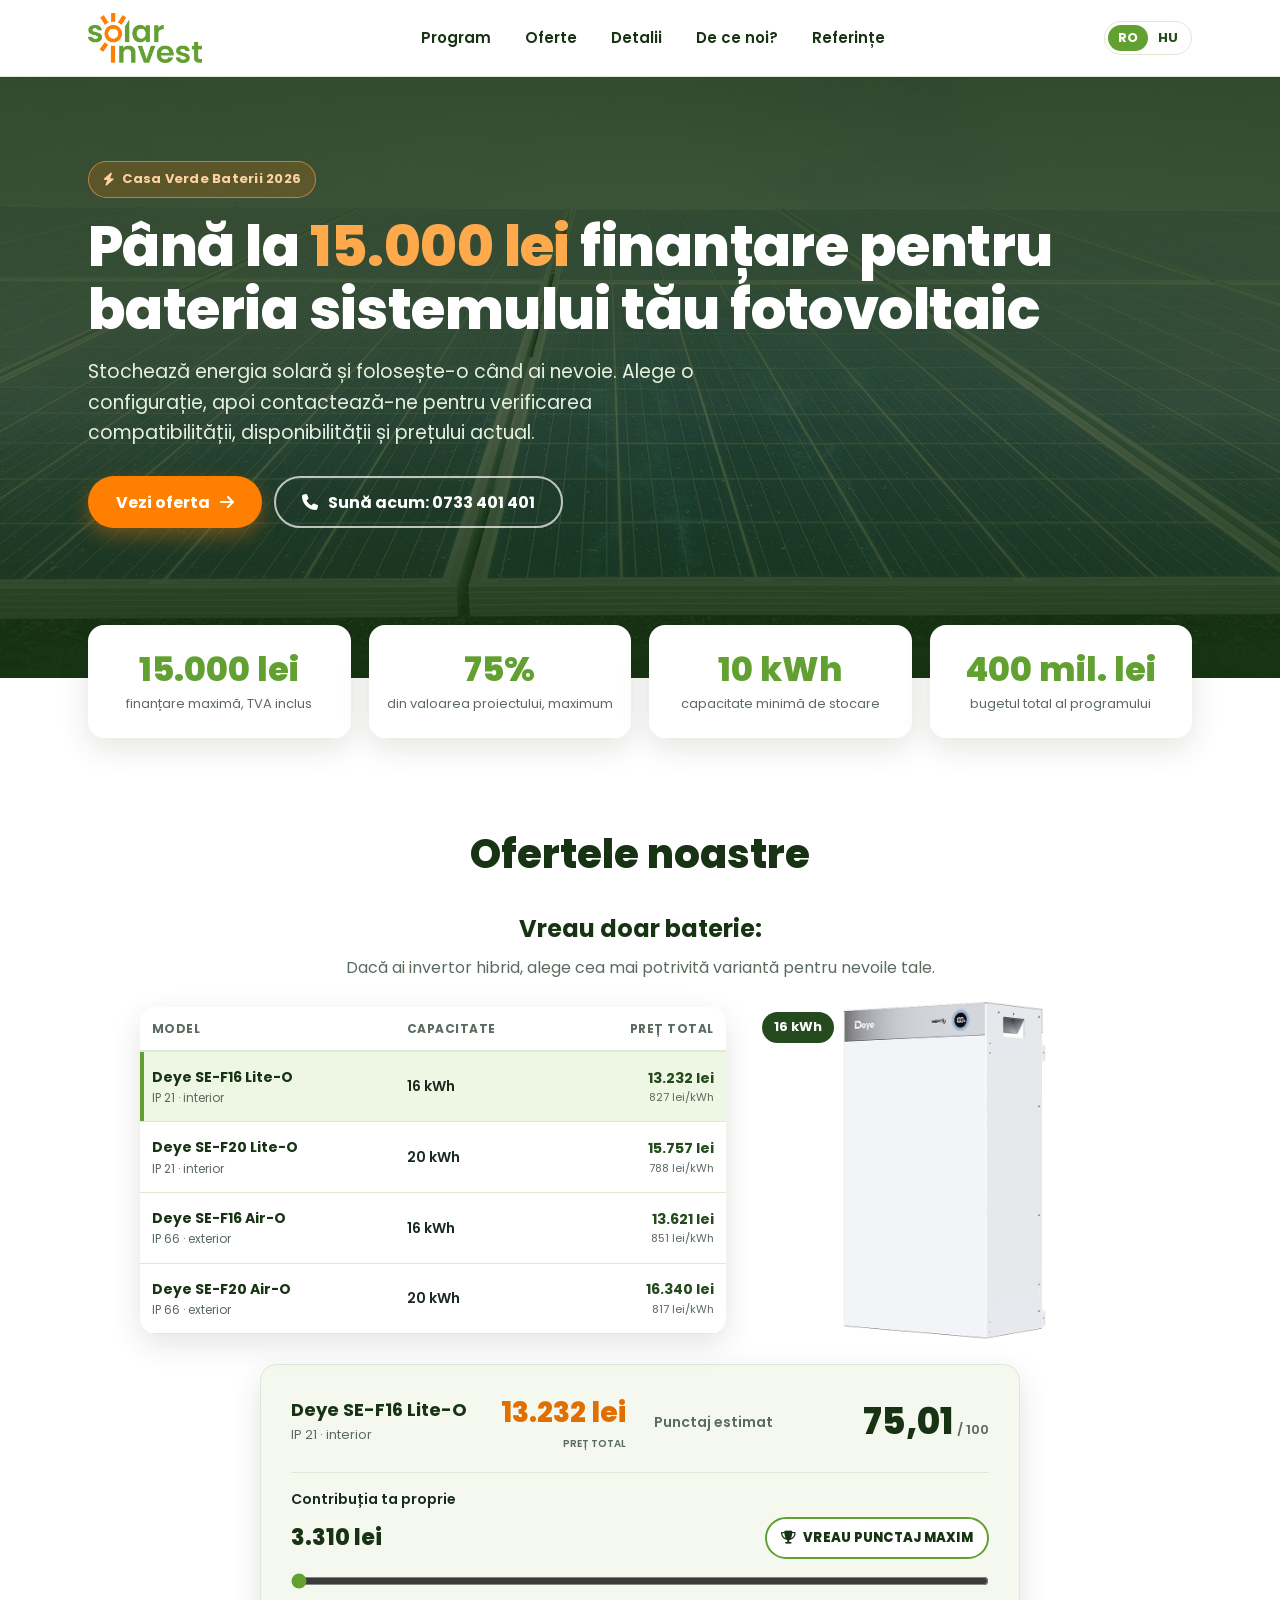
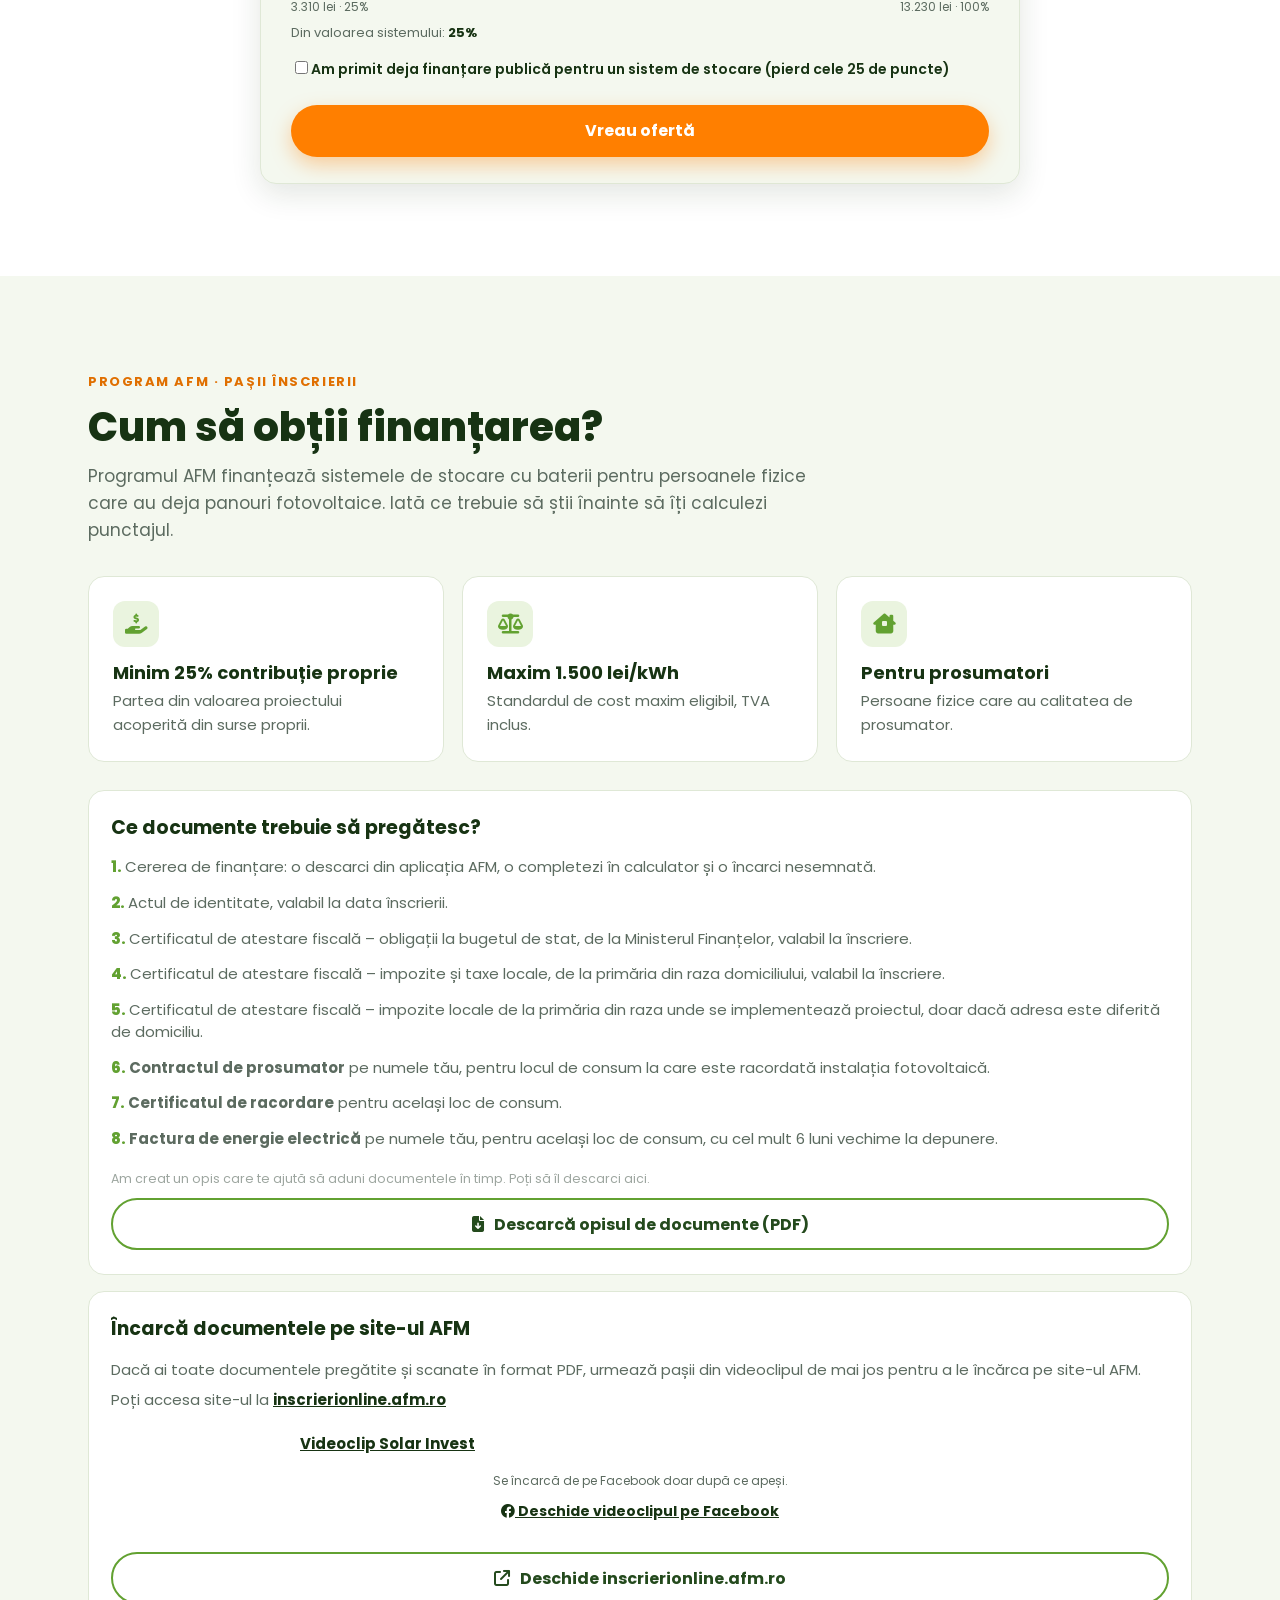
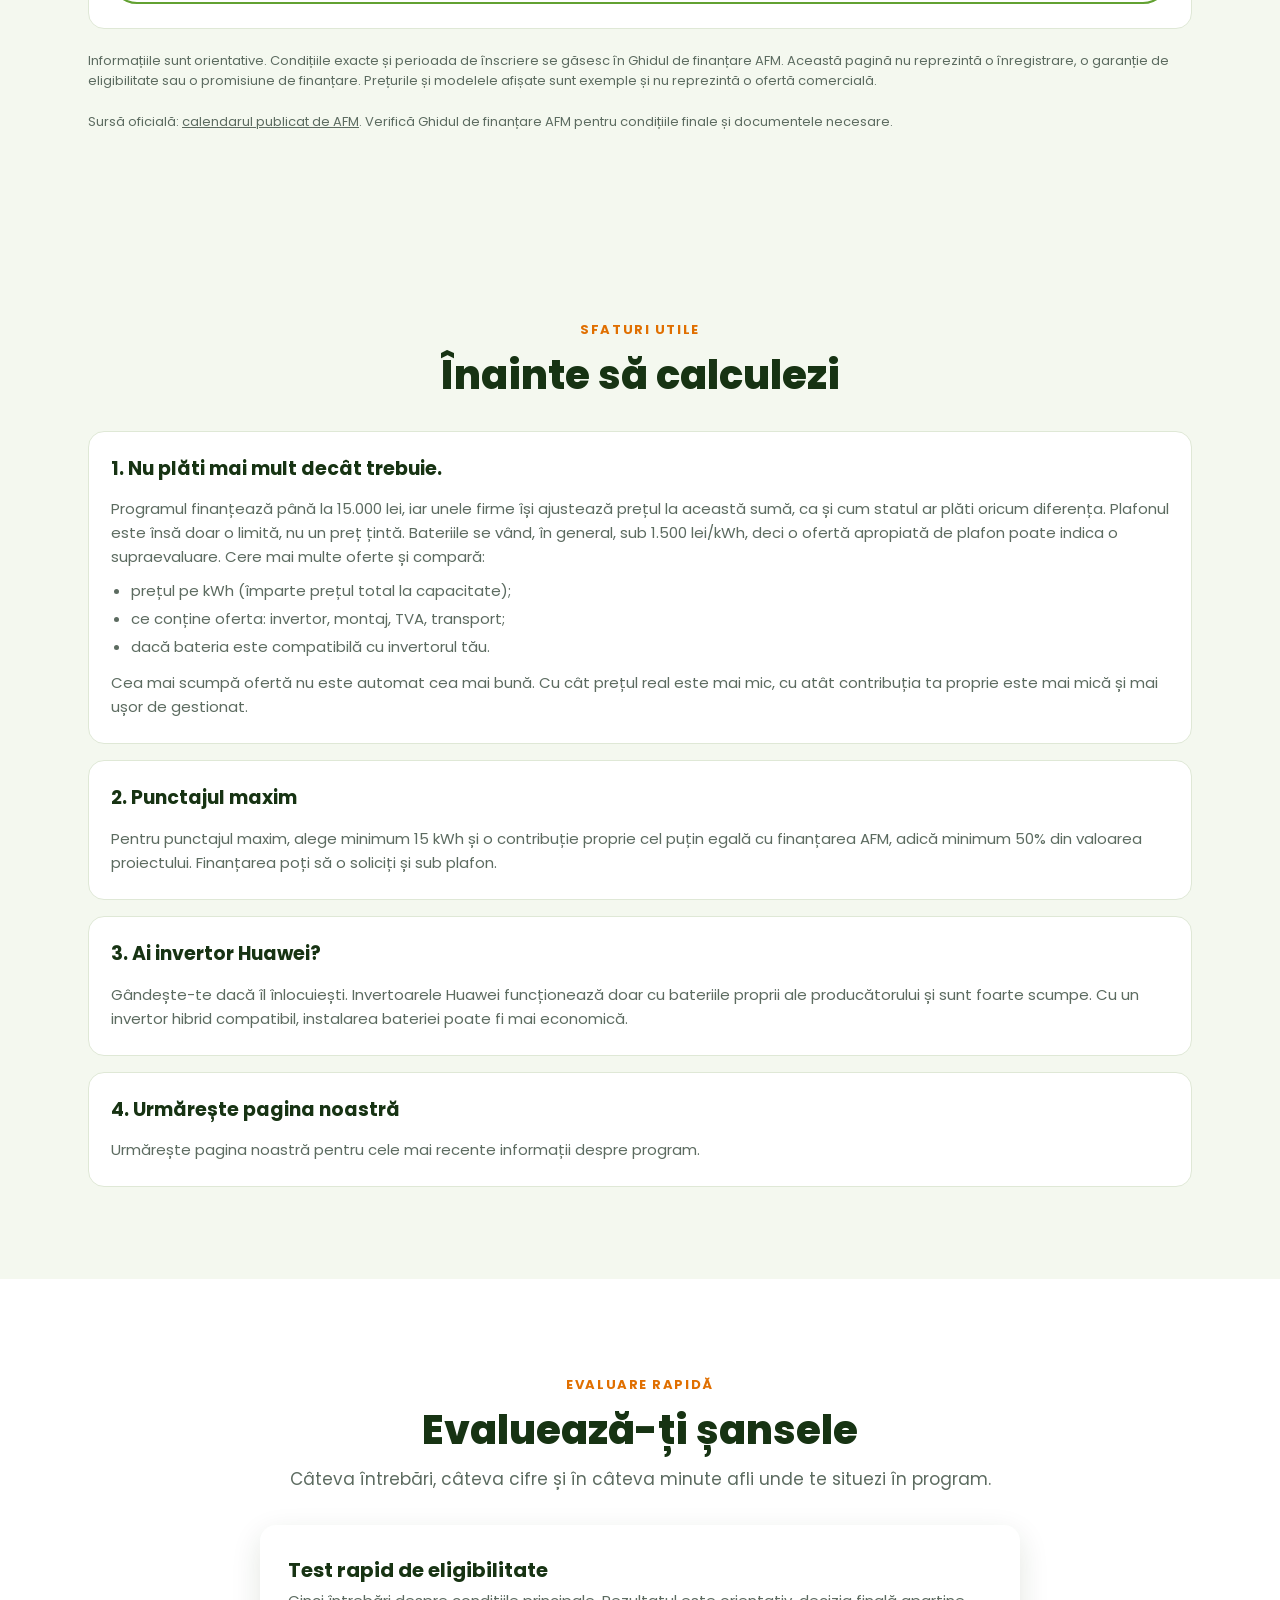
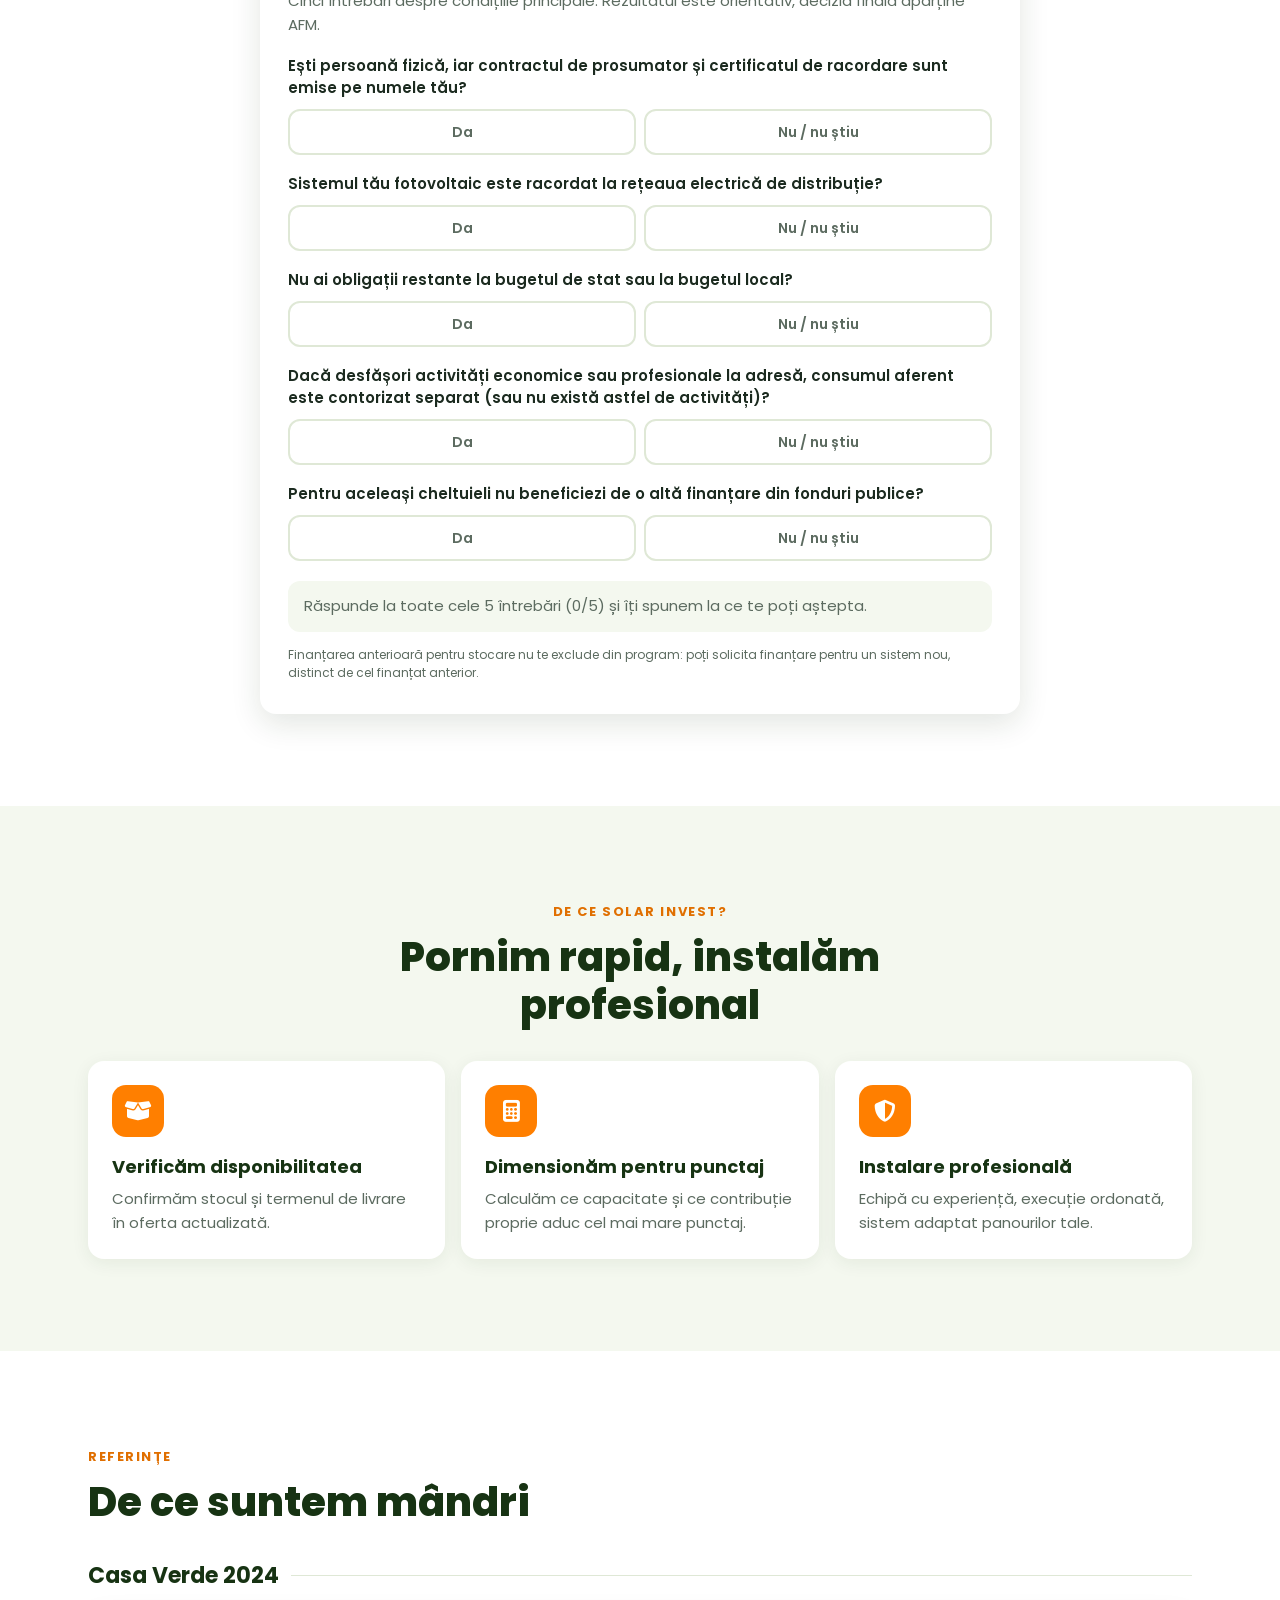
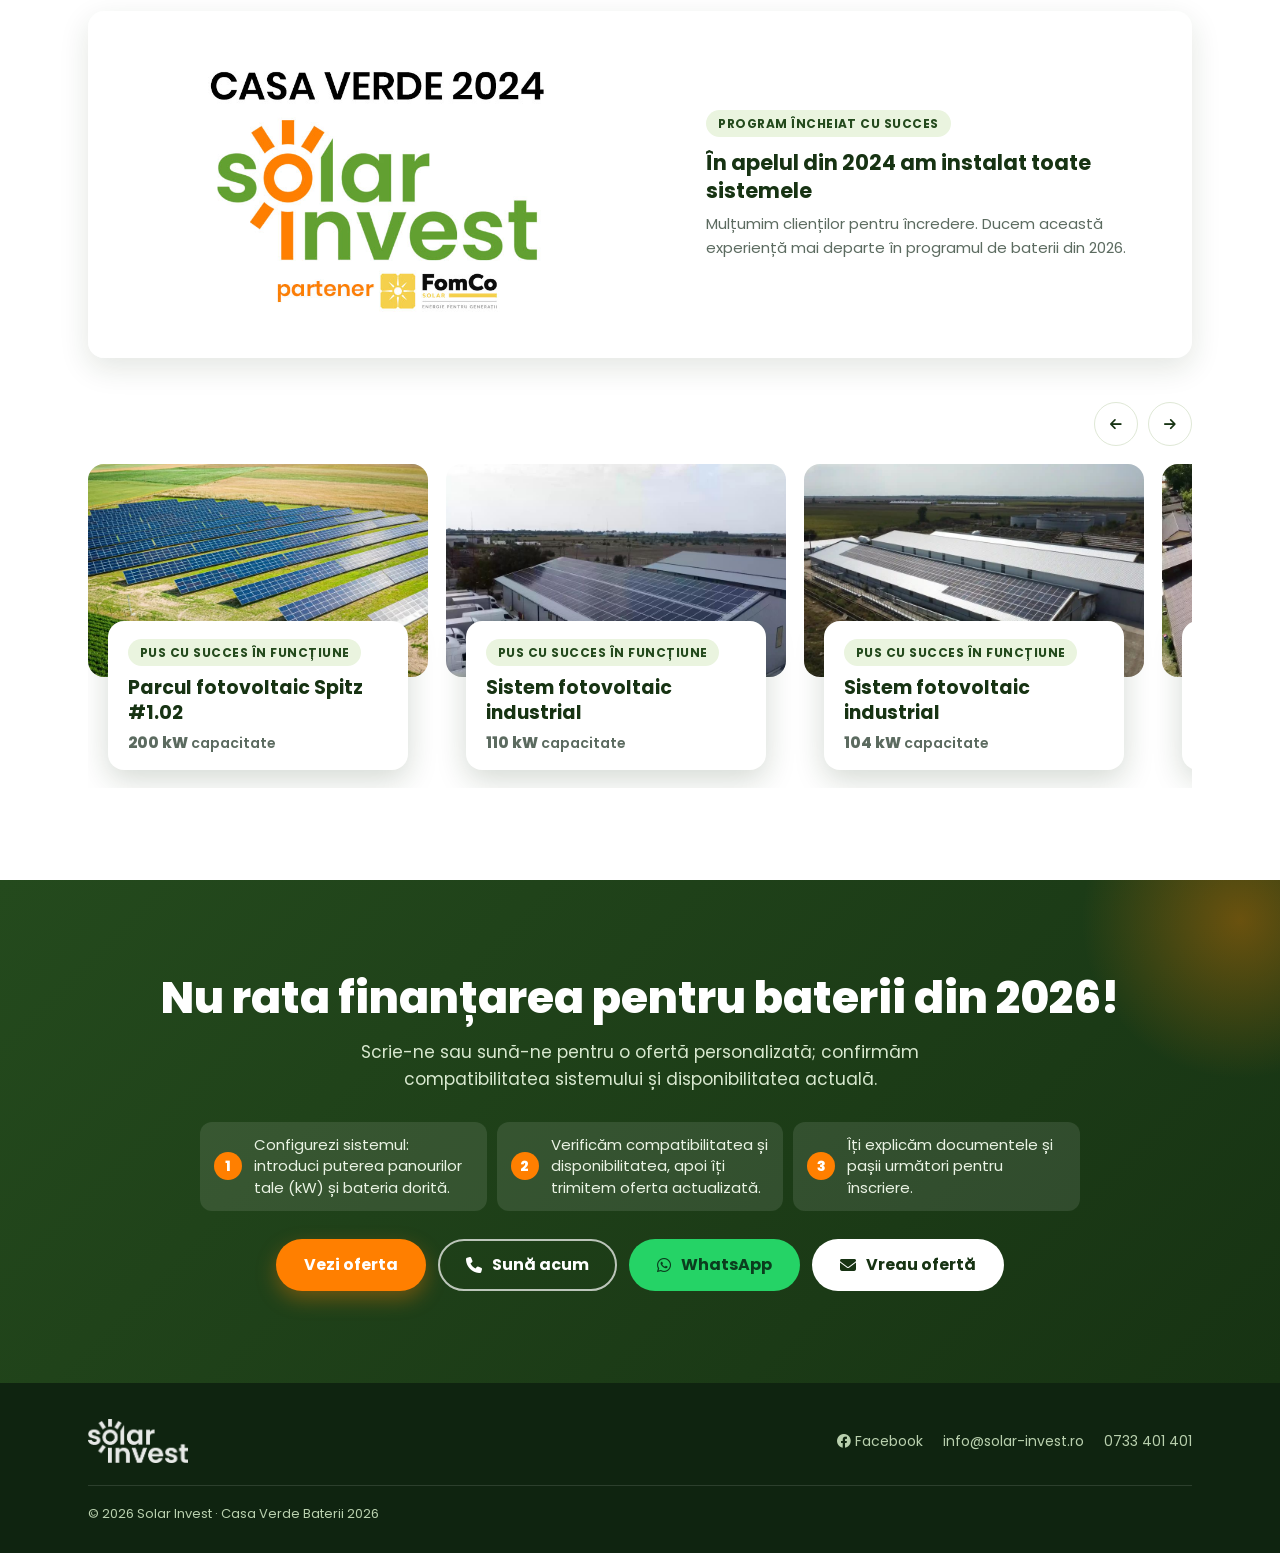
==== ro/index.html @ c075a21e "Revert "Casa Verde: state that battery prices include VAT and installation (#11)" This reverts commi" ====
<!DOCTYPE html>
<html lang="ro">
<head>
    <meta charset="utf-8">
    <meta name="viewport" content="width=device-width, initial-scale=1">
    <title>Casa Verde Baterii 2026 – finanțare până la 15.000 lei | Solar Invest</title>
    <meta name="description" content="Casa Verde Baterii 2026: informații despre finanțarea AFM de până la 15.000 lei, condiții și pașii de înscriere. Verifică ghidul oficial și solicită o ofertă actuală de la Solar Invest.">
    <meta property="og:type" content="website">
    <meta property="og:title" content="Casa Verde Baterii 2026 – finanțare până la 15.000 lei">
    <meta property="og:description" content="Află condițiile Casa Verde Baterii 2026 și discută cu Solar Invest despre o configurație compatibilă și disponibilitatea actuală.">
    <meta property="og:image" content="../assets/img/hero.jpg">
    <meta name="theme-color" content="#173313">
    <link rel="icon" href="../assets/img/logo/prlogo.png">
    <link rel="alternate" hreflang="hu" href="../hu/index.html">
    <link rel="stylesheet" href="../assets/css/fontawesome.min.css">
    <link rel="stylesheet" href="../assets/css/casa-verde-2026.css?v=20261119s">
    <script src="../assets/js/casa-verde-2026.js?v=20261117e" defer></script>
</head>
<!--
    FUNKCIÓK BE- ÉS KIKAPCSOLÁSA (mindkét nyelvi fájlban ugyanígy állítsd: hu/index.html és ro/index.html)

    A <body> data-features attribútuma a bekapcsolt funkciók szóközzel elválasztott listája.
    Kikapcsolás: töröld a funkció nevét a listából. Bekapcsolás: írd be a nevét.

      countdown    jelentkezési visszaszámláló a hero-ban (dátumok: .countdown data-start / data-end)
      eligibility  jogosultsági gyorsteszt
      calculator   pontszámkalkulátor
      flux         solar-flux konfigurátor gombok és a 3 lépéses leírás

    A solar-flux konfigurátor aktív. A JS az ajánlatkérő linkekhez automatikusan
    hozzáteszi a kiválasztott akkumulátor és a számítás adatait.
    Kikapcsolásához töröld a "flux" szót a data-features listából; ekkor a mobil sávban
    a "Cere o ofertă" gomb jelenik meg helyette.

    Ha az eligibility és a calculator is ki van kapcsolva, a Kalkulátor szekció és a menüpont is eltűnik.
    CSS vagy JS módosítása után növeld a ?v= értéket a fejlécben, hogy a böngésző az újat töltse be.
-->
<body data-features="countdown eligibility calculator flux">
    <a class="skip-link" href="#program">Mergi la conținut</a>

    <header class="site-header">
        <div class="container">
            <div class="header-inner">
                <a class="brand" href="index.html" aria-label="Solar Invest – pagina principală"><img src="../assets/img/logo/prlogo.png" width="92" height="42" alt="Solar Invest"></a>
                <nav class="main-nav" aria-label="Navigare principală">
                    <a href="#program">Program</a>
                    <a href="#oferte">Oferte</a>
                    <a href="#detalii">Detalii</a>
                    <a href="#miert-mi">De ce noi?</a>
                    <a href="#referenciak">Referințe</a>
                </nav>
                <div class="header-actions">
                    <div class="lang-switch" role="group" aria-label="Limbă">
                        <a href="index.html" lang="ro" hreflang="ro" aria-current="page">RO</a>
                        <a href="../hu/index.html" lang="hu" hreflang="hu">HU</a>
                    </div>
                </div>
            </div>
        </div>
    </header>

    <main>
        <section class="hero" id="program">
            <div class="container hero-inner">
                <span class="badge"><i class="fa-solid fa-bolt"></i> Casa Verde Baterii 2026</span>
                <h1>Până la <em>15.000 lei</em> finanțare pentru bateria sistemului tău fotovoltaic</h1>
                <p class="hero-lead">Stochează energia solară și folosește-o când ai nevoie. Alege o configurație, apoi contactează-ne pentru verificarea compatibilității, disponibilității și prețului actual.</p>
                <div class="countdown" data-feature="countdown" hidden data-start="2026-11-20T10:00:00+02:00" data-end="2026-11-25T23:59:00+02:00" data-t-before="Până la deschiderea înscrierilor" data-t-during="Până la închiderea înscrierilor">
                    <p class="countdown-title">Până la deschiderea înscrierilor</p>
                    <div class="countdown-grid">
                        <div><b data-cd="d">0</b><span>zile</span></div>
                        <div><b data-cd="h">00</b><span>ore</span></div>
                        <div><b data-cd="m">00</b><span>min</span></div>
                        <div><b data-cd="s">00</b><span>sec</span></div>
                    </div>
                    <p class="countdown-range">Înscrierea persoanelor fizice: 20 nov., 10:00 – 25 nov., 23:59</p>
                </div>
                <div class="hero-actions">
                    <a class="btn btn-primary" data-feature="flux" href="#oferte">Vezi oferta <i class="fa-solid fa-arrow-right"></i></a>
                    <a class="btn btn-ghost" href="tel:+40733401401"><i class="fa-solid fa-phone"></i> Sună acum: 0733 401 401</a>
                </div>
            </div>
            <section class="stats" aria-label="Programul în cifre">
                <div class="container">
                    <div class="stats-grid">
                        <div class="stat"><strong>15.000 lei</strong><span>finanțare maximă, TVA inclus</span></div>
                        <div class="stat"><strong>75%</strong><span>din valoarea proiectului, maximum</span></div>
                        <div class="stat"><strong>10 kWh</strong><span>capacitate minimă de stocare</span></div>
                        <div class="stat"><strong>400 mil. lei</strong><span>bugetul total al programului</span></div>
                    </div>
                </div>
            </section>
        </section>

        <section class="battery-showcase section section-alt" id="oferte">
            <div class="container">
                <div class="section-head center">
                    <h2>Ofertele noastre</h2>
                </div>
                <div class="battery-pick">
                    <div class="battery-pick-intro">
                        <h3>Vreau doar baterie:</h3>
                        <p>Dacă ai invertor hibrid, alege cea mai potrivită variantă pentru nevoile tale.</p>
                    </div>
                    <div class="battery-pick-grid">
                        <div class="battery-pick-table-wrap">
                            <table class="battery-pick-table" aria-label="Alege bateria">
                                <thead><tr><th>Model</th><th>Capacitate</th><th class="r">Preț total</th></tr></thead>
                                <tbody>
                                <tr class="battery-pick-row is-active" data-battery-option data-model="Deye SE-F16 Lite-O" data-type="IP 21 · interior" data-kwh="16" data-price="13232" aria-pressed="true" tabindex="0">
                                    <td><span class="battery-pick-name">Deye SE-F16 Lite-O</span><span class="battery-pick-type">IP 21 · interior</span></td>
                                    <td class="battery-pick-kwh">16 kWh</td>
                                    <td class="r"><strong>13.232 lei</strong><small>827 lei/kWh</small></td>
                                </tr>
                                <tr class="battery-pick-row" data-battery-option data-model="Deye SE-F20 Lite-O" data-type="IP 21 · interior" data-kwh="20" data-price="15757" aria-pressed="false" tabindex="0">
                                    <td><span class="battery-pick-name">Deye SE-F20 Lite-O</span><span class="battery-pick-type">IP 21 · interior</span></td>
                                    <td class="battery-pick-kwh">20 kWh</td>
                                    <td class="r"><strong>15.757 lei</strong><small>788 lei/kWh</small></td>
                                </tr>
                                <tr class="battery-pick-row" data-battery-option data-model="Deye SE-F16 Air-O" data-type="IP 66 · exterior" data-kwh="16" data-price="13621" aria-pressed="false" tabindex="0">
                                    <td><span class="battery-pick-name">Deye SE-F16 Air-O</span><span class="battery-pick-type">IP 66 · exterior</span></td>
                                    <td class="battery-pick-kwh">16 kWh</td>
                                    <td class="r"><strong>13.621 lei</strong><small>851 lei/kWh</small></td>
                                </tr>
                                <tr class="battery-pick-row" data-battery-option data-model="Deye SE-F20 Air-O" data-type="IP 66 · exterior" data-kwh="20" data-price="16340" aria-pressed="false" tabindex="0">
                                    <td><span class="battery-pick-name">Deye SE-F20 Air-O</span><span class="battery-pick-type">IP 66 · exterior</span></td>
                                    <td class="battery-pick-kwh">20 kWh</td>
                                    <td class="r"><strong>16.340 lei</strong><small>817 lei/kWh</small></td>
                                </tr>
                                </tbody>
                            </table>
                        </div>
                        <div class="battery-pick-art">
                            <span class="battery-art"><img src="../assets/img/casa-verde/deye-nept-side.png" width="482" height="799" alt="Baterie Deye, imagine demonstrativă"></span>
                            <span class="battery-pick-label" data-selected-kwh>16 kWh</span>
                        </div>
                    </div>
                </div>
                <div class="battery-offer-summary" aria-live="polite">
                    <div class="selected-battery">
                        <div><h3 data-selected-model>LFP Modular 20</h3><p data-selected-type>LFP · modular, podea</p></div>
                        <strong><span data-selected-price>13.600 lei</span><small>preț total</small></strong>
                    </div>
                    <div class="battery-score-summary">
                        <span>Punctaj estimat</span>
                        <strong><output data-battery-score>75</output><small>/ 100</small></strong>
                    </div>
                    <div class="battery-own-control field">
                        <label for="calc-own">Contribuția ta proprie</label>
                        <div class="own-range-head"><div class="own-range-value"><output for="calc-own" data-own-value>3.400 lei</output></div><button class="btn-max-score" type="button" data-own-max-score><i class="fa-solid fa-trophy" aria-hidden="true"></i> Vreau punctaj maxim</button></div>
                        <input id="calc-own" class="own-range" type="range" inputmode="numeric" min="3400" max="14090" step="10" value="3400" aria-label="Contribuția proprie în lei">
                        <div class="range-limits"><small data-own-min>3.400 lei · 25%</small><small data-own-max>13.232 lei · 100%</small></div>
                        <p class="own-share-label">Din valoarea sistemului: <strong data-own-share>25%</strong></p>
                        <label class="prior-funding"><input type="checkbox" data-prior-funding><span>Am primit deja finanțare publică pentru un sistem de stocare (pierd cele 25 de puncte)</span></label>
                    </div>
                    <a class="btn btn-primary battery-select-cta" data-feature="flux" data-flux href="https://solarflux.solar-invest.ro/green-house-configurator">Vreau ofertă</a>
                </div>
            </div>
        </section>

        <section class="section" id="detalii">
            <div class="container">
                <div class="section-head">
                    <span class="eyebrow">Program AFM · pașii înscrierii</span>
                    <h2>Cum să obții finanțarea?</h2>
                    <p>Programul AFM finanțează sistemele de stocare cu baterii pentru persoanele fizice care au deja panouri fotovoltaice. Iată ce trebuie să știi înainte să îți calculezi punctajul.</p>
                </div>


                <div class="facts">
                    <article class="fact"><div class="fact-icon"><i class="fa-solid fa-hand-holding-dollar"></i></div><div><h3>Minim 25% contribuție proprie</h3><p>Partea din valoarea proiectului acoperită din surse proprii.</p></div></article>
                    <article class="fact"><div class="fact-icon"><i class="fa-solid fa-scale-balanced"></i></div><div><h3>Maxim 1.500 lei/kWh</h3><p>Standardul de cost maxim eligibil, TVA inclus.</p></div></article>
                    <article class="fact"><div class="fact-icon"><i class="fa-solid fa-house-chimney-window"></i></div><div><h3>Pentru prosumatori</h3><p>Persoane fizice care au calitatea de prosumator.</p></div></article>
                </div>

                <div class="points points--ui-hidden">
                    <h3>Punctaj: maximum 100 de puncte</h3>
                    <p>Conform Ordinului nr. 2.314/2026 (Monitorul Oficial nr. 953 din 16.11.2026). Atenție: punctajul pentru contribuție se calculează din raportul dintre contribuția ta și finanțarea AFM, deci crește și dacă soliciți mai puțin.</p>
                    <div class="points-grid">
                        <div class="point"><b>40 <small>puncte</small></b><span><strong>Capacitate de stocare.</strong> 4 × kWh − 20: 10 kWh aduc 20 de puncte, iar de la 15 kWh primești maximum 40 de puncte.</span></div>
                        <div class="point"><b>35 <small>puncte</small></b><span><strong>Contribuție proprie.</strong> 37,5 × (contribuție ÷ finanțare AFM) − 2,5, între 10 și 35 de puncte. La contribuția minimă de 25% primești 10 puncte, iar maximul se atinge când contribuția ta este cel puțin egală cu finanțarea AFM.</span></div>
                        <div class="point"><b>25 <small>puncte</small></b><span><strong>Fără finanțare anterioară.</strong> Dacă nu ai primit până acum fonduri publice pentru un sistem de stocare. Cine a primit rămâne eligibil, dar ia 0 puncte aici.</span></div>
                    </div>
                    <p class="points-tip"><strong>La punctaj egal,</strong> departajarea se face în această ordine: contribuția proprie, capacitatea sistemului, finanțările publice anterioare pentru stocare și apoi data și ora înscrierii.</p>
                </div>


                <div class="info-grid" id="dokumentumok">
                    <article class="info-card">
                        <h3>Ce documente trebuie să pregătesc?</h3>
                        <ol class="doc-list">
                            <li>Cererea de finanțare: o descarci din aplicația AFM, o completezi în calculator și o încarci nesemnată.</li>
                            <li>Actul de identitate, valabil la data înscrierii.</li>
                            <li>Certificatul de atestare fiscală – obligații la bugetul de stat, de la Ministerul Finanțelor, valabil la înscriere.</li>
                            <li>Certificatul de atestare fiscală – impozite și taxe locale, de la primăria din raza domiciliului, valabil la înscriere.</li>
                            <li>Certificatul de atestare fiscală – impozite locale de la primăria din raza unde se implementează proiectul, doar dacă adresa este diferită de domiciliu.</li>
                            <li><strong>Contractul de prosumator</strong> pe numele tău, pentru locul de consum la care este racordată instalația fotovoltaică.</li>
                            <li><strong>Certificatul de racordare</strong> pentru același loc de consum.</li>
                            <li><strong>Factura de energie electrică</strong> pe numele tău, pentru același loc de consum, cu cel mult 6 luni vechime la depunere.</li>
                        </ol>
                        <p class="doc-note">Am creat un opis care te ajută să aduni documentele în timp. Poți să îl descarci aici.</p>
                        <a class="btn btn-outline doc-download" href="../assets/docs/Lista_documente_inscriere_Solar_Invest.pdf" download><i class="fa-solid fa-file-arrow-down"></i> Descarcă opisul de documente (PDF)</a>
                    </article>
                    <article class="info-card afm-upload">
                        <h3>Încarcă documentele pe site-ul AFM</h3>
                        <p>Dacă ai toate documentele pregătite și scanate în format PDF, urmează pașii din videoclipul de mai jos pentru a le încărca pe site-ul AFM.</p>
                        <p>Poți accesa site-ul la <a href="https://inscrierionline.afm.ro/" target="_blank" rel="noopener noreferrer">inscrierionline.afm.ro</a></p>
                        <figure class="explainer-video" data-fb-video data-href="https://www.facebook.com/reel/2097213150929730" data-ratio="16:9">
                            <div class="fb-video" data-href="https://www.facebook.com/reel/2097213150929730" data-width="auto" data-show-text="false"><div class="fb-xfbml-parse-ignore"><blockquote cite="https://www.facebook.com/reel/2097213150929730"><a href="https://www.facebook.com/reel/2097213150929730">Videoclip Solar Invest</a></blockquote></div></div>
                            <figcaption>Se încarcă de pe Facebook doar după ce apeși.</figcaption>
                                                    <p class="explainer-video__fallback"><a href="https://www.facebook.com/reel/2097213150929730" target="_blank" rel="noopener noreferrer"><i class="fa-brands fa-facebook"></i> Deschide videoclipul pe Facebook</a></p>
                        </figure>
                        <a class="btn btn-outline doc-download" href="https://inscrierionline.afm.ro/" target="_blank" rel="noopener noreferrer"><i class="fa-solid fa-arrow-up-right-from-square"></i> Deschide inscrierionline.afm.ro</a>
                    </article>
                </div>
                <p class="disclaimer">Informațiile sunt orientative. Condițiile exacte și perioada de înscriere se găsesc în Ghidul de finanțare AFM. Această pagină nu reprezintă o înregistrare, o garanție de eligibilitate sau o promisiune de finanțare. Prețurile și modelele afișate sunt exemple și nu reprezintă o ofertă comercială.</p>
                <p class="disclaimer">Sursă oficială: <a href="https://www.afm.ro/media_comunicate_presa-2026_11_06.php" target="_blank" rel="noopener noreferrer">calendarul publicat de AFM</a>. Verifică Ghidul de finanțare AFM pentru condițiile finale și documentele necesare.</p>
            </div>
        </section>

        <section class="section" id="sfaturi">
            <div class="container">
                <div class="section-head center">
                    <span class="eyebrow">Sfaturi utile</span>
                    <h2>Înainte să calculezi</h2>
                </div>
                <div class="info-grid">
                    <article class="info-card">
                        <h3>1. Nu plăti mai mult decât trebuie.</h3>
                        <p>Programul finanțează până la 15.000 lei, iar unele firme își ajustează prețul la această sumă, ca și cum statul ar plăti oricum diferența. Plafonul este însă doar o limită, nu un preț țintă. Bateriile se vând, în general, sub 1.500 lei/kWh, deci o ofertă apropiată de plafon poate indica o supraevaluare. Cere mai multe oferte și compară:</p>
                        <ul class="tips-bullets">
                            <li>prețul pe kWh (împarte prețul total la capacitate);</li>
                            <li>ce conține oferta: invertor, montaj, TVA, transport;</li>
                            <li>dacă bateria este compatibilă cu invertorul tău.</li>
                        </ul>
                        <p>Cea mai scumpă ofertă nu este automat cea mai bună. Cu cât prețul real este mai mic, cu atât contribuția ta proprie este mai mică și mai ușor de gestionat.</p>
                    </article>
                    <article class="info-card">
                        <h3>2. Punctajul maxim</h3>
                        <p>Pentru punctajul maxim, alege minimum 15 kWh și o contribuție proprie cel puțin egală cu finanțarea AFM, adică minimum 50% din valoarea proiectului. Finanțarea poți să o soliciți și sub plafon.</p>
                    </article>
                    <article class="info-card">
                        <h3>3. Ai invertor Huawei?</h3>
                        <p>Gândește-te dacă îl înlocuiești. Invertoarele Huawei funcționează doar cu bateriile proprii ale producătorului și sunt foarte scumpe. Cu un invertor hibrid compatibil, instalarea bateriei poate fi mai economică.</p>
                    </article>
                    <article class="info-card">
                        <h3>4. Urmărește pagina noastră</h3>
                        <p>Urmărește pagina noastră pentru cele mai recente informații despre program.</p>
                    </article>
                </div>
            </div>
        </section>

        <section class="section section-alt" id="kalkulator" data-feature-any="tools">
            <div class="container">
                <div class="section-head center">
                    <span class="eyebrow">Evaluare rapidă</span>
                    <h2>Evaluează-ți șansele</h2>
                    <p>Câteva întrebări, câteva cifre și în câteva minute afli unde te situezi în program.</p>
                </div>

                <div class="tool-grid tool-grid--calculator-ui-hidden">
                    <form class="tool-card" id="eligibility" data-feature="eligibility" aria-labelledby="eligibility-title">
                        <h3 id="eligibility-title">Test rapid de eligibilitate</h3>
                        <p class="tool-lead">Cinci întrebări despre condițiile principale. Rezultatul este orientativ, decizia finală aparține AFM.</p>
                        <fieldset class="q">
                            <legend>Ești persoană fizică, iar contractul de prosumator și certificatul de racordare sunt emise pe numele tău?</legend>
                            <div class="q-options"><label class="pill"><input type="radio" name="q1" value="1"><span>Da</span></label><label class="pill"><input type="radio" name="q1" value="0"><span>Nu / nu știu</span></label></div>
                        </fieldset>
                        <fieldset class="q">
                            <legend>Sistemul tău fotovoltaic este racordat la rețeaua electrică de distribuție?</legend>
                            <div class="q-options"><label class="pill"><input type="radio" name="q2" value="1"><span>Da</span></label><label class="pill"><input type="radio" name="q2" value="0"><span>Nu / nu știu</span></label></div>
                        </fieldset>
                        <fieldset class="q">
                            <legend>Nu ai obligații restante la bugetul de stat sau la bugetul local?</legend>
                            <div class="q-options"><label class="pill"><input type="radio" name="q3" value="1"><span>Da</span></label><label class="pill"><input type="radio" name="q3" value="0"><span>Nu / nu știu</span></label></div>
                        </fieldset>
                        <fieldset class="q">
                            <legend>Dacă desfășori activități economice sau profesionale la adresă, consumul aferent este contorizat separat (sau nu există astfel de activități)?</legend>
                            <div class="q-options"><label class="pill"><input type="radio" name="q4" value="1"><span>Da</span></label><label class="pill"><input type="radio" name="q4" value="0"><span>Nu / nu știu</span></label></div>
                        </fieldset>
                        <fieldset class="q">
                            <legend>Pentru aceleași cheltuieli nu beneficiezi de o altă finanțare din fonduri publice?</legend>
                            <div class="q-options"><label class="pill"><input type="radio" name="q5" value="1"><span>Da</span></label><label class="pill"><input type="radio" name="q5" value="0"><span>Nu / nu știu</span></label></div>
                        </fieldset>
                        <p class="check-result" id="check-result" data-state="idle" role="status" aria-live="polite">Răspunde la toate cele 5 întrebări (0/5) și îți spunem la ce te poți aștepta.</p>
                        <p class="calc-note">Finanțarea anterioară pentru stocare nu te exclude din program: poți solicita finanțare pentru un sistem nou, distinct de cel finanțat anterior.</p>
                    </form>

                    <form class="tool-card tool-card--ui-hidden" id="calc" data-feature="calculator" aria-labelledby="calc-title" novalidate>
                        <h3 id="calc-title">Calculator de punctaj</h3>
                        <p class="tool-lead">Introdu planul tău sau pornește de la un exemplu (calculat cu finanțare maximă):</p>
                        <div class="presets">
                            <button class="chip" type="button" data-preset data-kwh="10" data-fin="11250" data-own="3750" aria-pressed="false">10 kWh</button>
                            <button class="chip" type="button" data-preset data-kwh="15" data-fin="15000" data-own="7500" aria-pressed="false">15 kWh</button>
                            <button class="chip" type="button" data-preset data-kwh="20" data-fin="15000" data-own="15000" aria-pressed="false">20 kWh</button>
                            <button class="chip" type="button" data-preset data-kwh="15" data-fin="11250" data-own="11250" aria-pressed="false">Plan de 100 de puncte</button>
                        </div>
                        <div class="calc-fields">
                            <div class="field">
                                <label for="calc-kwh">Capacitate de stocare</label>
                                <div class="field-box"><input id="calc-kwh" type="number" inputmode="decimal" min="0" step="0.5" value="20"><span class="field-unit">kWh</span></div>
                                <small>Minimum 10 kWh.</small>
                            </div>
                            <div class="field">
                                <label for="calc-fin">Finanțarea solicitată</label>
                                <div class="field-box"><input id="calc-fin" type="number" inputmode="numeric" min="0" step="1" value="15000" readonly><span class="field-unit">lei</span></div>
                                <small>Calculată automat, în funcție de prețul exemplu și contribuția proprie.</small>
                            </div>
                        </div>
                        <div class="score-box" aria-live="polite">
                            <div class="score-main"><strong data-out="score">0</strong><span>/ 100 puncte</span></div>
                            <div class="meter"><i data-bar="total"></i></div>
                            <div class="score-parts">
                                <div class="score-part"><p><span>Capacitate de stocare</span><span><b data-out="cap">0</b> / 40</span></p><div class="meter"><i data-bar="cap"></i></div></div>
                                <div class="score-part"><p><span>Contribuție proprie</span><span><b data-out="own">0</b> / 35</span></p><div class="meter"><i data-bar="own"></i></div></div>
                                <div class="score-part"><p><span>Fără finanțare anterioară pentru stocare</span><span><b data-out="prior">25</b> / 25</span></p><div class="meter"><i data-bar="prior"></i></div></div>
                            </div>
                        </div>
                        <label class="prior-funding"><input type="checkbox" data-prior-funding><span>Am primit deja finanțare publică pentru un sistem de stocare (pierd cele 25 de puncte)</span></label>
                        <ul class="calc-tips" id="calc-tips"></ul>
                        <dl class="calc-lines">
                            <div><dt>Valoarea totală a proiectului</dt><dd data-out="project"></dd></div>
                            <div><dt>Finanțare AFM</dt><dd data-out="fin"></dd></div>
                            <div><dt>Valoarea maximă eligibilă</dt><dd data-out="max"></dd></div>
                            <div><dt>Ponderea contribuției tale</dt><dd data-out="share"></dd></div>
                        </dl>
                        <p class="calc-note">Invertorul hibrid, dacă sistemul tău nu are unul, precum și sumele care depășesc standardul de cost de 1.500 lei/kWh nu sunt eligibile și se suportă integral din surse proprii. Ele intră în contribuția proprie. Contribuția proprie și capacitatea declarate sunt praguri minime, nu plafoane: la decontare pot fi mai mari, fără schimbarea punctajului; dacă sunt mai mici decât cele declarate și conduc la un punctaj inferior, AFM nu decontează cheltuielile. Calculul este orientativ, punctajul final este stabilit de AFM.</p>
                        <div class="calc-actions">
                            <a class="btn btn-primary" data-feature="flux" href="#oferte">Vezi oferta</a>
                            <a class="btn btn-outline" data-feature="flux" data-flux href="https://solarflux.solar-invest.ro/green-house-configurator">Vreau ofertă</a>
                        </div>
                    </form>
                </div>
            </div>
        </section>

        <section class="section" id="miert-mi">
            <div class="container">
                <div class="section-head center">
                    <span class="eyebrow">De ce Solar Invest?</span>
                    <h2>Pornim rapid, instalăm profesional</h2>
                </div>
                <div class="why-grid">
                    <article class="why"><i class="fa-solid fa-box-open"></i><h3>Verificăm disponibilitatea</h3><p>Confirmăm stocul și termenul de livrare în oferta actualizată.</p></article>
                    <article class="why"><i class="fa-solid fa-calculator"></i><h3>Dimensionăm pentru punctaj</h3><p>Calculăm ce capacitate și ce contribuție proprie aduc cel mai mare punctaj.</p></article>
                    <article class="why"><i class="fa-solid fa-shield-halved"></i><h3>Instalare profesională</h3><p>Echipă cu experiență, execuție ordonată, sistem adaptat panourilor tale.</p></article>
                </div>
            </div>
        </section>

        <section class="section section-alt" id="referenciak">
            <div class="container">
                <div class="section-head">
                    <span class="eyebrow">Referințe</span>
                    <h2>De ce suntem mândri</h2>
                </div>

                <div class="ref-block">
                    <h3 class="ref-title">Casa Verde 2024</h3>
                    <article class="ref-feature">
                        <img src="../uploads/references/casa-verde-2024.jpg" width="1000" height="600" loading="lazy" alt="Casa Verde 2024 – referința Solar Invest și Fomco Solar">
                        <div class="ref-body">
                            <span class="ref-tag">Program încheiat cu succes</span>
                            <h4>În apelul din 2024 am instalat toate sistemele</h4>
                            <p>Mulțumim clienților pentru încredere. Ducem această experiență mai departe în programul de baterii din 2026.</p>
                        </div>
                    </article>
                </div>

                <div class="ref-block" data-carousel>
                    <div class="ref-controls">
                        <button class="carousel-control" type="button" data-carousel-prev aria-label="Anterior"><i class="fa-solid fa-arrow-left"></i></button>
                        <button class="carousel-control" type="button" data-carousel-next aria-label="Următorul"><i class="fa-solid fa-arrow-right"></i></button>
                    </div>
                    <div class="ref-track" data-carousel-track tabindex="0">
                        <article class="ref-card">
                            <img src="../uploads/projects/spitz-1-02.jpg" width="1000" height="551" loading="lazy" alt="Parcul fotovoltaic Spitz 1.02">
                            <div class="ref-body">
                                <span class="ref-tag">Pus cu succes în funcțiune</span>
                                <h4>Parcul fotovoltaic Spitz #1.02</h4>
                                <p class="ref-kw">200 kW <small>capacitate</small></p>
                            </div>
                        </article>
                        <article class="ref-card">
                            <img src="../uploads/projects/ipari-110kw.jpg" width="1000" height="562" loading="lazy" alt="Sistem fotovoltaic de 110 kW pe acoperișul unei hale industriale">
                            <div class="ref-body">
                                <span class="ref-tag">Pus cu succes în funcțiune</span>
                                <h4>Sistem fotovoltaic industrial</h4>
                                <p class="ref-kw">110 kW <small>capacitate</small></p>
                            </div>
                        </article>
                        <article class="ref-card">
                            <img src="../uploads/projects/ipari-104kw.jpg" width="1000" height="562" loading="lazy" alt="Sistem fotovoltaic de 104 kW pe acoperișul unei hale industriale">
                            <div class="ref-body">
                                <span class="ref-tag">Pus cu succes în funcțiune</span>
                                <h4>Sistem fotovoltaic industrial</h4>
                                <p class="ref-kw">104 kW <small>capacitate</small></p>
                            </div>
                        </article>
                        <article class="ref-card">
                            <img src="../uploads/projects/hotel-68kw.jpg" width="1000" height="562" loading="lazy" alt="Sistem fotovoltaic de 68 kW pe acoperișul unui hotel">
                            <div class="ref-body">
                                <span class="ref-tag">Pus cu succes în funcțiune</span>
                                <h4>Sistem fotovoltaic pentru hotel</h4>
                                <p class="ref-kw">68 kW <small>capacitate</small></p>
                            </div>
                        </article>
                        <article class="ref-card">
                            <img src="../uploads/projects/hotel-16kw.jpg" width="1000" height="562" loading="lazy" alt="Sistem fotovoltaic de 16,4 kW pe acoperișul unui hotel">
                            <div class="ref-body">
                                <span class="ref-tag">Pus cu succes în funcțiune</span>
                                <h4>Sistem fotovoltaic pentru hotel</h4>
                                <p class="ref-kw">16,4 kW <small>capacitate</small></p>
                            </div>
                        </article>
                        <article class="ref-card">
                            <img src="../uploads/projects/panzio-5kw.jpg" width="1000" height="562" loading="lazy" alt="Sistem fotovoltaic de 5,6 kW pe acoperișul unei pensiuni">
                            <div class="ref-body">
                                <span class="ref-tag">Pus cu succes în funcțiune</span>
                                <h4>Sistem fotovoltaic pentru pensiune</h4>
                                <p class="ref-kw">5,6 kW <small>capacitate</small></p>
                            </div>
                        </article>
                    </div>
                </div>
            </div>
        </section>

        <section class="section cta" id="kapcsolat">
            <div class="container">
                <h2>Nu rata finanțarea pentru baterii din 2026!</h2>
                <p>Scrie-ne sau sună-ne pentru o ofertă personalizată; confirmăm compatibilitatea sistemului și disponibilitatea actuală.</p>
                <ol class="cta-steps" data-feature="flux">
                    <li>Configurezi sistemul: introduci puterea panourilor tale (kW) și bateria dorită.</li>
                    <li>Verificăm compatibilitatea și disponibilitatea, apoi îți trimitem oferta actualizată.</li>
                    <li>Îți explicăm documentele și pașii următori pentru înscriere.</li>
                </ol>
                <div class="cta-actions">
                    <a class="btn btn-primary" data-feature="flux" href="#oferte">Vezi oferta</a>
                    <a class="btn btn-ghost" href="tel:+40733401401"><i class="fa-solid fa-phone"></i> Sună acum</a>
                    <a class="btn btn-whatsapp" href="https://wa.me/40733401401?text=Bun%C4%83%20ziua!%20A%C8%99%20dori%20o%20ofert%C4%83%20pentru%20programul%20Casa%20Verde%20Baterii%202026." target="_blank" rel="noopener noreferrer"><i class="fa-brands fa-whatsapp"></i> WhatsApp</a>
                    <a class="btn btn-light" data-feature="flux" data-flux href="https://solarflux.solar-invest.ro/green-house-configurator"><i class="fa-solid fa-envelope"></i> Vreau ofertă</a>
                </div>
            </div>
        </section>
    </main>

    <footer class="site-footer">
        <div class="container">
            <div class="footer-inner">
                <a href="index.html" aria-label="Solar Invest"><img src="../assets/img/logo/prlogo.png" width="92" height="42" alt="Solar Invest"></a>
                <div class="footer-links">
                    <a href="https://www.facebook.com/solarinvest.ro" target="_blank" rel="noopener noreferrer"><i class="fa-brands fa-facebook"></i> Facebook</a>
                    <a href="mailto:info@solar-invest.ro">info@solar-invest.ro</a>
                    <a href="tel:+40733401401">0733 401 401</a>
                </div>
            </div>
            <p class="copyright">© 2026 Solar Invest · Casa Verde Baterii 2026</p>
        </div>
    </footer>

    <div class="mobile-bar">
        <a class="btn btn-call" href="tel:+40733401401"><i class="fa-solid fa-phone"></i> Sună</a>
        <a class="btn btn-primary" data-feature="flux" href="#oferte">Vezi oferta</a>
        <a class="btn btn-primary" data-feature="flux" data-flux href="https://solarflux.solar-invest.ro/green-house-configurator">Cere o ofertă</a>
        <a class="btn btn-primary" data-fallback="flux" href="mailto:info@solar-invest.ro?subject=Casa%20Verde%20Baterii%202026%20-%20cerere%20de%20ofert%C4%83">Cere o ofertă</a>
    </div>
<div id="fb-root"></div>
<script async defer crossorigin="anonymous" src="https://connect.facebook.net/ro_RO/sdk.js#xfbml=1&version=v19.0"></script>
</body>
</html>
---- assets/css/casa-verde-2026.css ----
@font-face{font-family:Poppins;src:url("../fonts/Poppins-Regular.ttf") format("truetype");font-weight:400;font-style:normal;font-display:swap}
@font-face{font-family:Poppins;src:url("../fonts/Poppins-Medium.ttf") format("truetype");font-weight:500;font-style:normal;font-display:swap}
@font-face{font-family:Poppins;src:url("../fonts/Poppins-SemiBold.ttf") format("truetype");font-weight:600;font-style:normal;font-display:swap}
@font-face{font-family:Poppins;src:url("../fonts/Poppins-Bold.ttf") format("truetype");font-weight:700;font-style:normal;font-display:swap}
@font-face{font-family:Poppins;src:url("../fonts/Poppins-ExtraBold.ttf") format("truetype");font-weight:800;font-style:normal;font-display:swap}

:root{
  --green:#62a131;
  --green-dark:#244a1d;
  --green-deep:#173313;
  --orange:#ff7f00;
  --orange-dark:#e06f00;
  --ink:#1b2a1f;
  --muted:#5c6b60;
  --line:#dfe8d6;
  --bg:#f4f8ef;
  --white:#fff;
  --radius:16px;
  --shadow:0 10px 30px rgba(23,51,19,.12);
  --header-h:64px;
}

*,*::before,*::after{box-sizing:border-box}
html{scroll-behavior:smooth;-webkit-text-size-adjust:100%}
body{margin:0;font-family:Poppins,system-ui,-apple-system,"Segoe UI",Roboto,sans-serif;font-size:16px;line-height:1.6;color:var(--ink);background:var(--white);padding-bottom:76px}
img{display:block;max-width:100%;height:auto}
a{color:inherit}
h1,h2,h3,h4,p,ul{margin:0}
ul{padding:0;list-style:none}
section[id]{scroll-margin-top:calc(var(--header-h) + 8px)}
.container{width:100%;max-width:1160px;margin:0 auto;padding:0 20px}
.skip-link{position:absolute;left:-999px;top:8px;z-index:200;background:var(--ink);color:#fff;padding:8px 14px;border-radius:8px}
.skip-link:focus{left:8px}
:focus-visible{outline:3px solid var(--orange);outline-offset:2px}

/* Buttons */
.btn{display:inline-flex;align-items:center;justify-content:center;gap:10px;min-height:52px;padding:12px 26px;border:2px solid transparent;border-radius:999px;font:inherit;font-size:16px;font-weight:700;line-height:1.2;text-align:center;text-decoration:none;cursor:pointer;transition:background .2s,color .2s,transform .2s,border-color .2s}
.btn:hover{transform:translateY(-2px)}
.btn-primary{background:var(--orange);color:#fff;box-shadow:0 8px 20px rgba(255,127,0,.35)}
.btn-primary:hover{background:var(--orange-dark)}
.btn-ghost{background:transparent;color:#fff;border-color:rgba(255,255,255,.7)}
.btn-ghost:hover{background:#fff;color:var(--green-deep)}
.btn-light{background:#fff;color:var(--green-deep)}
.btn-light:hover{background:var(--bg)}
.btn-whatsapp{background:#25d366;color:#0b3d1e}
.btn-whatsapp:hover{background:#1fbd5b}
.btn-sm{min-height:44px;padding:9px 20px;font-size:15px}

/* Announcement bar */
.topbar{background:var(--green-deep);color:#fff;font-size:13px;line-height:1.4}
.topbar .container{display:flex;align-items:center;justify-content:center;gap:10px;padding-top:8px;padding-bottom:8px;text-align:center}
.topbar strong{color:#ffc27a}
.topbar a{font-weight:700;text-decoration:none;white-space:nowrap}
.topbar a:hover{text-decoration:underline}
.topbar-phone{display:none}

/* Header */
.site-header{position:sticky;top:0;z-index:100;background:rgba(255,255,255,.97);backdrop-filter:blur(8px);border-bottom:1px solid var(--line)}
.header-inner{display:flex;align-items:center;justify-content:space-between;gap:12px;height:var(--header-h)}
.brand{display:flex;align-items:center;flex:0 0 auto}
.brand img{height:42px;width:auto}
.main-nav{display:none}
.header-actions{display:flex;align-items:center;gap:10px}
.header-cta{display:none}
.lang-switch{display:inline-flex;padding:3px;border:1px solid var(--line);border-radius:999px;background:#fff}
.lang-switch a{min-width:40px;padding:5px 10px;border-radius:999px;color:var(--green-dark);font-size:13px;font-weight:700;line-height:1.3;text-align:center;text-decoration:none}
.lang-switch a[aria-current]{background:var(--green);color:#fff}

/* Hero */
.hero{position:relative;margin-bottom:60px;color:#fff;background:var(--green-deep) url("../img/hero.jpg") center 35%/cover no-repeat;isolation:isolate}
.hero::before{content:"";position:absolute;inset:0;z-index:-1;background:linear-gradient(180deg,rgba(23,51,19,.88) 0%,rgba(23,51,19,.78) 55%,rgba(23,51,19,.92) 100%)}
.hero-inner{padding-top:44px;padding-bottom:0}
.badge{display:inline-flex;align-items:center;gap:8px;padding:7px 14px;border-radius:999px;background:rgba(255,127,0,.18);border:1px solid rgba(255,159,64,.6);color:#ffd2a1;font-size:13px;font-weight:700;letter-spacing:.02em}
.hero h1{margin:18px 0 16px;font-size:clamp(30px,8.4vw,56px);font-weight:800;line-height:1.12;letter-spacing:-.01em}
.hero h1 em{font-style:normal;color:#ffa94d}
.hero-lead{max-width:620px;font-size:17px;color:#e6f0df}
.hero-actions{display:grid;gap:12px;margin-top:28px}

/* Countdown */
.countdown{display:flex;flex-direction:column;gap:10px;width:100%;max-width:440px;margin-top:24px;padding:14px 16px;border:1px solid rgba(255,255,255,.28);border-radius:var(--radius);background:rgba(255,255,255,.08)}
.countdown[hidden]{display:none}
.countdown-title{font-size:14px;font-weight:700;color:#ffd2a1}
.countdown-grid{display:grid;grid-template-columns:repeat(4,1fr);gap:8px}
.countdown-grid div{padding:8px 4px;border-radius:10px;background:rgba(0,0,0,.3);text-align:center}
.countdown-grid b{display:block;font-size:24px;font-weight:800;line-height:1.1;font-variant-numeric:tabular-nums}
.countdown-grid span{font-size:11px;letter-spacing:.06em;text-transform:uppercase;color:#cfe0c6}
.countdown-range{font-size:13px;line-height:1.4;color:#cfe0c6}

/* Stats */
.stats{position:relative;z-index:2;margin:28px 0 0;padding:0;background:transparent}
.stats-grid{display:grid;grid-template-columns:1fr 1fr;gap:12px}
.stat{padding:18px 14px;border-radius:var(--radius);background:#fff;box-shadow:var(--shadow);text-align:center}
.stat strong{display:block;color:var(--green);font-size:clamp(22px,6.4vw,34px);font-weight:800;line-height:1.1}
.stat span{display:block;margin-top:6px;color:var(--muted);font-size:13px;line-height:1.35}

/* Rotating battery selector */
.battery-showcase{overflow:visible}
.demo-disclaimer{display:flex;align-items:center;justify-content:center;gap:10px;margin:0 auto 18px;padding:10px 14px;border:1px solid #f0c58f;border-radius:10px;background:#fff7eb;color:#71420d;font-size:13px;text-align:center}
.demo-disclaimer i{flex:0 0 auto;color:var(--orange-dark)}
.battery-stage{--ring-radius:180px;position:relative;height:510px;max-width:1080px;margin:0 auto 34px;overflow:visible;perspective:1100px;perspective-origin:50% 36%;touch-action:pan-y;cursor:grab;outline:0}
.battery-stage:active{cursor:grabbing}
.battery-stage,.battery-option,.battery-controls,.battery-controls *{-webkit-user-select:none;user-select:none;-webkit-user-drag:none}
.battery-platform{position:absolute;left:50%;bottom:1%;z-index:1;width:min(76%,780px);height:205px;border:2px solid #6f9558;border-radius:50%;background:radial-gradient(ellipse at 50% 44%,#e8f0e2 0 39%,#8eaf78 40% 43%,#f8fbf6 44% 55%,#7f9f68 56% 59%,#d5e3cd 60% 76%,#78985f 77% 80%,#cbdcc1 81% 100%);box-shadow:0 25px 28px rgba(23,51,19,.18),inset 0 5px 12px rgba(255,255,255,.9),inset 0 -10px 16px rgba(57,92,42,.14);transform:translateX(-50%) rotateX(68deg);transform-origin:center;pointer-events:none}
.battery-platform::before{position:absolute;inset:8%;border:2px solid rgba(93,126,77,.5);border-radius:50%;background:linear-gradient(180deg,rgba(255,255,255,.55),rgba(255,255,255,0) 48%);box-shadow:inset 0 4px 12px rgba(255,255,255,.72);content:""}
.battery-platform::after{position:absolute;inset:18% 20%;border:1px solid rgba(255,255,255,.9);border-radius:50%;content:""}
.battery-ring{position:absolute;inset:0;z-index:1;transform-style:preserve-3d}
.battery-option{position:absolute;top:50%;left:50%;z-index:var(--card-z,1);display:flex;width:230px;min-height:370px;flex-direction:column;align-items:stretch;gap:7px;padding:14px;border:1px solid var(--line);border-radius:16px;background:#fff;color:var(--ink);box-shadow:0 16px 38px rgba(23,51,19,.16);text-align:left;transform:translate(-50%,-50%) translate3d(var(--card-x,0px),var(--card-y,0px),var(--card-depth,0px)) scale(var(--card-scale,1)) rotateX(4deg);cursor:pointer;transition:transform .42s cubic-bezier(.2,.75,.25,1),border-color .2s,box-shadow .2s}
.battery-stage.is-dragging .battery-option{transition:none}
.battery-option.is-active{border:2px solid var(--green);box-shadow:0 20px 46px rgba(23,51,19,.28)}
.battery-art{position:relative;display:grid;height:190px;place-items:center;overflow:hidden;border-radius:11px;background:linear-gradient(145deg,#edf4e9,#dce8d4 52%,#f8faf5)}
.battery-art::before{position:absolute;inset:auto 18% 0;height:22px;border-radius:50%;background:rgba(23,51,19,.18);filter:blur(10px);content:""}
.battery-art::after{position:absolute;top:12%;left:30%;width:40%;height:76%;border:1px solid #d6ddd2;border-radius:12px;background:linear-gradient(90deg,#f9faf7,#fff 48%,#e6ebe2);box-shadow:8px 12px 18px rgba(23,51,19,.16);content:""}
.battery-art img{position:relative;z-index:1;width:100%;height:100%;object-fit:cover;opacity:.76;mix-blend-mode:multiply;pointer-events:none;-webkit-user-drag:none}
.battery-art img[hidden]{display:none}
.battery-art-label{position:absolute;z-index:2;right:9px;bottom:9px;padding:4px 8px;border-radius:6px;background:var(--green-deep);color:#fff;font-size:12px;font-weight:700}
.battery-option-name{margin-top:5px;color:var(--green-deep);font-size:16px;font-weight:700;line-height:1.3}
.battery-option-type{color:var(--muted);font-size:12px;line-height:1.35}
.battery-option-price{margin-top:auto;color:var(--orange-dark);font-size:18px;font-weight:800;line-height:1.3}
.battery-option-price small{display:block;color:var(--muted);font-size:10px;font-weight:600;text-transform:uppercase}
.battery-controls{display:flex;align-items:center;justify-content:center;gap:22px;margin-top:6px;color:var(--green-deep);font-size:13px;font-weight:700}
.battery-rotate-hint{min-width:170px;text-align:center}
.carousel-control{display:grid;width:44px;height:44px;place-items:center;border:1px solid var(--line);border-radius:50%;background:#fff;color:var(--green-deep);cursor:pointer}
.carousel-control:hover{border-color:var(--green);background:var(--green);color:#fff}
.battery-offer-summary{display:grid;gap:18px;max-width:760px;margin:22px auto 0;padding:20px;border:1px solid var(--line);border-radius:var(--radius);background:var(--bg);box-shadow:var(--shadow)}
.selected-battery{display:flex;align-items:center;justify-content:space-between;gap:16px}
.selected-battery h3{color:var(--green-deep);font-size:18px;font-weight:700;line-height:1.3}
.selected-battery p{margin-top:4px;color:var(--muted);font-size:13px}
.selected-battery>strong{flex:0 0 auto;color:var(--orange-dark);font-size:clamp(20px,5vw,28px);font-weight:800;white-space:nowrap}
.selected-battery>strong small{display:block;color:var(--muted);font-size:10px;font-weight:600;text-align:right;text-transform:uppercase}
.battery-score-summary{display:grid;grid-template-columns:1fr auto;align-items:center;gap:0 12px}
.battery-score-summary>span{color:var(--muted);font-size:14px;font-weight:600}
.battery-score-summary>strong{color:var(--green-deep);font-size:36px;font-weight:800;line-height:1}
.battery-score-summary>strong small{margin-left:4px;color:var(--muted);font-size:13px;font-weight:600}
.battery-score-summary p{grid-column:1/-1;margin-top:8px;color:var(--muted);font-size:13px}
.battery-score-summary p b{color:var(--green-deep)}
.battery-own-control{padding-top:15px;border-top:1px solid var(--line)}
.own-share-label{margin-top:7px;color:var(--muted);font-size:13px}
.own-share-label strong{color:var(--green-deep)}
.battery-offer-summary .battery-select-cta{width:100%;margin:0}
.battery-price-note{max-width:680px;margin:16px auto 0;color:var(--muted);font-size:12px;text-align:center}
.battery-select-cta{display:flex;width:max-content;max-width:100%;margin:16px auto 0}
.own-range-head{display:flex;align-items:center;justify-content:space-between;gap:12px;flex-wrap:wrap;margin:4px 0 8px}
.own-range-head .own-range-value{margin:0}
.btn-max-score{display:inline-flex;align-items:center;gap:7px;padding:9px 14px;border:2px solid var(--green);border-radius:999px;background:#fff;color:var(--green-deep);font:inherit;font-size:13px;font-weight:800;text-transform:uppercase;letter-spacing:.02em;cursor:pointer;transition:background .15s,color .15s}
.btn-max-score:hover,.btn-max-score.is-active{background:var(--green);color:#fff}
.own-range-value{margin:4px 0 8px;color:var(--green-deep);font-size:22px;font-weight:800;font-variant-numeric:tabular-nums}
.own-range{display:block;width:100%;height:28px;margin:0;accent-color:var(--green);cursor:pointer}
.range-limits{display:flex;justify-content:space-between;color:var(--muted);font-size:12px}

/* Sections */
.section{padding:56px 0;background:var(--bg)}
.section-alt{background:#fff}
.section-head{max-width:720px;margin-bottom:32px}
.section-head.center{margin-left:auto;margin-right:auto;text-align:center}
.eyebrow{display:inline-block;margin-bottom:10px;color:var(--orange-dark);font-size:13px;font-weight:700;letter-spacing:.12em;text-transform:uppercase}
.section-head h2{font-size:clamp(26px,6.6vw,40px);font-weight:800;line-height:1.2;color:var(--green-deep)}
.section-head p{margin-top:12px;color:var(--muted);font-size:17px}

/* Program */
.facts{display:grid;gap:14px}
.fact{display:flex;gap:16px;align-items:flex-start;padding:20px;border:1px solid var(--line);border-radius:var(--radius);background:#fff}
.fact-icon{flex:0 0 46px;display:grid;place-items:center;width:46px;height:46px;border-radius:12px;background:#eaf4df;color:var(--green);font-size:20px}
.fact h3{font-size:18px;font-weight:700;line-height:1.3;color:var(--green-deep)}
.fact p{margin-top:4px;color:var(--muted);font-size:15px}

.points{margin-top:36px;padding:24px 20px;border-radius:var(--radius);background:var(--green-deep);color:#fff}
.points--ui-hidden{display:none!important}
.points h3{font-size:21px;font-weight:700;line-height:1.3}
.points>p{margin-top:6px;color:#cfe0c6;font-size:15px}
.points-grid{display:grid;gap:12px;margin-top:20px}
.point{display:flex;align-items:center;gap:16px;padding:14px 16px;border-radius:12px;background:rgba(255,255,255,.08)}
.point b{flex:0 0 auto;min-width:64px;color:#ffa94d;font-size:34px;font-weight:800;line-height:1}
.point b small{font-size:13px;font-weight:600;color:#ffd2a1}
.point span{font-size:15px;line-height:1.4;color:#eaf3e4}
.points-tip+.points-tip{margin-top:12px}
.points-tip{margin-top:18px;padding:14px 16px;border-left:4px solid var(--orange);border-radius:0 12px 12px 0;background:rgba(255,127,0,.14);font-size:15px;line-height:1.5}

.info-grid{display:grid;gap:16px;margin-top:28px}
.info-card{padding:24px 22px;border:1px solid var(--line);border-radius:var(--radius);background:#fff;color:var(--muted);font-size:15px}
.info-card h3{margin-bottom:16px;font-size:19px;font-weight:700;line-height:1.35;color:var(--green-deep)}
.check-list{display:grid;gap:10px}
.check-list li{position:relative;padding-left:28px}
.check-list li::before{content:"\f00c";position:absolute;left:0;top:2px;font-family:"Font Awesome 6 Free";font-weight:900;font-size:14px;color:var(--green)}
.disclaimer{margin-top:22px;color:var(--muted);font-size:13px;line-height:1.5}

/* Tools: eligibility check + points calculator */
.tool-grid{display:grid;grid-template-columns:minmax(0,1fr);gap:20px}
.tool-card{padding:24px 20px;border-radius:var(--radius);background:#fff;box-shadow:var(--shadow)}
.tool-grid.tool-grid--calculator-ui-hidden{grid-template-columns:minmax(0,1fr);max-width:760px;margin-left:auto;margin-right:auto}
.tool-card--ui-hidden{display:none!important}
.tool-card h3{font-size:20px;font-weight:700;line-height:1.3;color:var(--green-deep)}
.tool-lead{margin-top:6px;color:var(--muted);font-size:15px}
.q{min-width:0;margin:18px 0 0;padding:0;border:0}
.q legend{padding:0;font-size:15px;font-weight:600;line-height:1.45}
.q-options{display:flex;gap:8px;margin-top:10px}
.pill{position:relative;flex:1}
.pill input{position:absolute;inset:0;width:100%;height:100%;margin:0;opacity:0;cursor:pointer}
.pill span{display:block;padding:10px 12px;border:2px solid var(--line);border-radius:12px;color:var(--muted);font-size:14px;font-weight:600;text-align:center;transition:border-color .2s,background .2s,color .2s}
.pill input:checked+span{border-color:var(--green);background:#eaf4df;color:var(--green-dark)}
.pill input[value="0"]:checked+span{border-color:var(--orange);background:#fff1de;color:#7a4300}
.pill input:focus-visible+span{outline:3px solid var(--orange);outline-offset:2px}
.check-result{margin-top:20px;padding:14px 16px;border-radius:12px;background:var(--bg);color:var(--muted);font-size:15px;line-height:1.5}
.prior-funding{display:flex;gap:10px;align-items:flex-start;margin:14px 0;color:var(--green-deep);font-size:14px;font-weight:600;line-height:1.35;cursor:pointer}
.prior-funding input{margin-top:3px;flex:0 0 auto;accent-color:var(--green)}
.check-result[data-state="ok"]{background:#e3f4d4;color:var(--green-deep)}
.check-result[data-state="maybe"]{background:#fff1de;color:#7a4300}

.presets{display:flex;flex-wrap:wrap;gap:8px;margin-top:14px}
.chip{min-height:40px;padding:8px 14px;border:2px solid var(--line);border-radius:999px;background:#fff;color:var(--green-dark);font:inherit;font-size:14px;font-weight:600;cursor:pointer;transition:border-color .2s,background .2s}
.chip:hover,.chip[aria-pressed="true"]{border-color:var(--green);background:#eaf4df}
.calc-fields{display:grid;grid-template-columns:minmax(0,1fr);gap:14px;margin-top:18px}
.field{min-width:0}
.field label{display:block;margin-bottom:6px;font-size:14px;font-weight:600}
.field-box{display:flex;align-items:center;border:2px solid var(--line);border-radius:12px;background:#fff;overflow:hidden}
.field-box:focus-within{border-color:var(--green)}
.field-box input{flex:1;min-width:0;padding:12px 14px;border:0;background:transparent;color:var(--green-deep);font:inherit;font-size:18px;font-weight:700;outline:0}
.field-unit{padding:0 14px;color:var(--muted);font-size:14px;font-weight:600;white-space:nowrap}
.field small{display:block;margin-top:4px;color:var(--muted);font-size:12px;line-height:1.4}
.score-box{margin-top:22px;padding:20px;border-radius:var(--radius);background:var(--green-deep);color:#fff}
.score-main{display:flex;align-items:baseline;gap:8px}
.score-main strong{color:#ffa94d;font-size:48px;font-weight:800;line-height:1}
.score-main span{color:#cfe0c6;font-size:16px}
.meter{height:10px;margin-top:12px;border-radius:999px;background:rgba(255,255,255,.15);overflow:hidden}
.meter i{display:block;width:0;height:100%;border-radius:inherit;background:linear-gradient(90deg,var(--green),#ffa94d);transition:width .3s}
.score-parts{display:grid;gap:14px;margin-top:16px}
.score-part{color:#eaf3e4;font-size:14px}
.score-part p{display:flex;justify-content:space-between;gap:8px}
.score-part .meter{height:8px;margin-top:6px}
.calc-lines{display:grid;margin:18px 0 0}
.calc-lines div{display:flex;justify-content:space-between;gap:16px;padding:10px 0;border-bottom:1px solid var(--line);font-size:14px}
.calc-lines dt{color:var(--muted)}
.calc-lines dd{margin:0;color:var(--green-deep);font-weight:700;text-align:right}
.calc-tips{display:grid;gap:8px;margin-top:16px}
.calc-tips:empty{display:none}
.calc-tips li{padding:10px 14px;border-left:4px solid var(--green);border-radius:0 10px 10px 0;background:var(--bg);font-size:14px;line-height:1.5}
.calc-tips li.is-warn{border-color:var(--orange);background:#fff1de;color:#7a4300}
.calc-tips li.is-good{border-color:var(--green);background:#e3f4d4;color:var(--green-dark);font-weight:600}
.calc-note{margin-top:14px;color:var(--muted);font-size:12px;line-height:1.5}
.calc-actions{display:grid;gap:10px;margin-top:18px}
.btn-outline{background:#fff;color:var(--green-dark);border-color:var(--green)}
.btn-outline:hover{background:var(--bg)}

/* Why us */
.why-grid{display:grid;gap:16px}
.why{padding:24px;border-radius:var(--radius);background:#fff;box-shadow:0 4px 18px rgba(23,51,19,.07)}
.why i{display:grid;place-items:center;width:52px;height:52px;margin-bottom:16px;border-radius:14px;background:var(--orange);color:#fff;font-size:22px}
.why h3{font-size:18px;font-weight:700;color:var(--green-deep)}
.why p{margin-top:6px;color:var(--muted);font-size:15px}

/* References */
.ref-title{display:flex;align-items:center;gap:12px;margin:0 0 18px;font-size:22px;font-weight:700;color:var(--green-deep)}
.ref-title::after{content:"";flex:1;height:1px;background:var(--line)}
.ref-block+.ref-block{margin-top:44px}
.ref-feature{display:grid;overflow:hidden;border-radius:var(--radius);background:#fff;box-shadow:var(--shadow)}
.ref-feature img{width:100%;height:auto}
.ref-feature .ref-body{padding:24px 22px}
.ref-tag{display:inline-block;padding:4px 12px;border-radius:999px;background:#eaf4df;color:var(--green-dark);font-size:12px;font-weight:700;letter-spacing:.04em;text-transform:uppercase}
.ref-body h4{margin:12px 0 8px;font-size:21px;font-weight:700;line-height:1.3;color:var(--green-deep)}
.ref-body p{color:var(--muted);font-size:15px}
.ref-grid{display:grid;gap:28px 20px}
.ref-card{position:relative}
.ref-card img{width:100%;aspect-ratio:16/10;object-fit:cover;border-radius:var(--radius)}
.ref-card .ref-body{position:relative;z-index:1;width:calc(100% - 40px);margin:-56px 0 0 20px;padding:18px 20px 20px;border-radius:var(--radius);background:#fff;box-shadow:0 10px 30px rgba(23,51,19,.18)}
.ref-card .ref-body h4{margin:10px 0 0;font-size:19px}
.ref-grid-3 .ref-card img{aspect-ratio:4/3}
.ref-kw{margin-top:10px;color:var(--green);font-size:30px;font-weight:800;line-height:1}
.ref-kw small{font-size:14px;font-weight:600;color:var(--muted)}

/* CTA */
.cta{position:relative;color:#fff;background:linear-gradient(135deg,var(--green-dark),var(--green-deep));text-align:center;overflow:hidden}
.cta::before{content:"";position:absolute;top:-120px;right:-120px;width:320px;height:320px;border-radius:50%;background:radial-gradient(circle,rgba(255,127,0,.35),transparent 70%)}
.cta .container{position:relative}
.cta h2{font-size:clamp(28px,7vw,44px);font-weight:800;line-height:1.2}
.cta p{max-width:560px;margin:14px auto 0;color:#d8e8cf;font-size:17px}
.cta-actions{display:grid;gap:12px;max-width:420px;margin:28px auto 0}
.cta-steps{display:grid;gap:10px;max-width:880px;margin:28px auto 0;text-align:left;counter-reset:step;list-style:none;padding:0}
.cta-steps li{position:relative;padding:12px 14px 12px 54px;border-radius:12px;background:rgba(255,255,255,.1);color:#eaf3e4;font-size:15px;line-height:1.45;counter-increment:step}
.cta-steps li::before{content:counter(step);position:absolute;left:14px;top:50%;display:grid;place-items:center;width:28px;height:28px;border-radius:50%;background:var(--orange);color:#fff;font-size:14px;font-weight:800;transform:translateY(-50%)}
.cta-note{margin-top:18px!important;font-size:14px!important;color:#b9d0ae!important}

/* Footer */
.site-footer{padding:36px 0 28px;background:#0f2410;color:#b9d0ae;font-size:14px}
.footer-inner{display:grid;gap:20px}
.site-footer img{height:44px;width:auto;filter:brightness(0) invert(1);opacity:.9}
.footer-links{display:flex;flex-wrap:wrap;gap:8px 20px}
.footer-links a{text-decoration:none}
.footer-links a:hover{color:#fff;text-decoration:underline}
.copyright{margin-top:22px;padding-top:18px;border-top:1px solid rgba(255,255,255,.12);font-size:13px}

/* Mobile sticky action bar, currently disabled */
.mobile-bar{position:fixed;left:0;right:0;bottom:0;z-index:90;display:grid;grid-template-columns:1fr 1.4fr;gap:10px;padding:10px 14px calc(10px + env(safe-area-inset-bottom));background:#fff;border-top:1px solid var(--line);box-shadow:0 -6px 20px rgba(23,51,19,.12)}
.mobile-bar .btn{min-height:48px;padding:10px 14px;font-size:15px}
.mobile-bar .btn-call{background:var(--green);color:#fff}

@media (max-width:959px){
  .mobile-bar{display:none!important}
}

@media (min-width:600px){
  .hero-actions{display:flex;flex-wrap:wrap}
  .ref-grid:not(.ref-grid-3){grid-template-columns:1fr 1fr}
  .points-grid{grid-template-columns:repeat(3,1fr)}
  .point{flex-direction:column;align-items:flex-start;gap:8px}
  .cta-steps{grid-template-columns:repeat(3,1fr)}
  .calc-fields{grid-template-columns:repeat(2,minmax(0,1fr))}
  .calc-actions{grid-template-columns:1fr 1fr}
  .cta-actions{display:flex;flex-wrap:wrap;justify-content:center;max-width:none}
  .topbar-phone{display:inline}
  .battery-stage{height:560px;--ring-radius:265px}
  .battery-option{width:260px;min-height:405px;padding:16px}
  .battery-art{height:225px}
  .battery-option-name{font-size:17px}
}

@media (max-width:599px){
  .battery-option{width:158px;min-height:272px;padding:9px;gap:5px}
  .battery-stage{height:400px;--ring-radius:120px;overflow:hidden;max-width:100%;width:100%}
  .battery-option-price{display:flex;flex-wrap:wrap;align-items:center;gap:6px}
  .battery-option .battery-option-kwh{margin-left:0;padding:2px 8px;font-size:11px}
  .battery-option .battery-art{aspect-ratio:1/1}
  .battery-option-name{font-size:14px}
  .battery-option-type{font-size:12px}
  .battery-option-price{font-size:17px}
  .battery-art{height:170px}
  .battery-option-name{font-size:14px}
  .battery-option-price{font-size:16px}
}

@media (min-width:960px){
  body{padding-bottom:0}
  :root{--header-h:76px}
  .container{padding:0 28px}
  .brand img{height:50px}
  .main-nav{display:flex;align-items:center;gap:6px}
  .main-nav a{padding:10px 14px;border-radius:999px;color:var(--green-deep);font-size:15px;font-weight:600;text-decoration:none;transition:background .2s,color .2s}
  .main-nav a:hover{background:var(--bg);color:var(--green)}
  .header-cta{display:inline-flex}
  .mobile-bar{display:none!important}
  .hero-inner{padding-top:84px;padding-bottom:150px}
  .hero-lead{font-size:19px}
  .stats{position:absolute;right:0;bottom:-60px;left:0;margin:0}
  .stats-grid{grid-template-columns:repeat(4,1fr);gap:18px}
  .stat{padding:26px 18px}
  .section{padding:92px 0}
  .battery-stage{height:620px;perspective:1400px;perspective-origin:50% 33%;--ring-radius:350px}
  .battery-option{width:280px;min-height:435px;padding:18px}
  .battery-art{height:245px}
  .battery-option-price{font-size:20px}
  .battery-offer-summary{grid-template-columns:1fr 1fr;gap:20px 28px;padding:26px 30px}
  .battery-own-control,.battery-offer-summary .battery-select-cta{grid-column:1/-1}
  .facts{grid-template-columns:repeat(3,1fr);gap:18px}
  .fact{flex-direction:column;gap:14px;padding:24px}
  .points{padding:36px 40px}
  .why-grid{grid-template-columns:repeat(3,1fr)}
  .tool-grid{grid-template-columns:minmax(0,5fr) minmax(0,7fr);align-items:start;gap:24px}
  .tool-card{padding:32px 28px}
  .info-card .check-list{grid-template-columns:1fr 1fr;gap:12px 32px}
  .ref-grid-3{grid-template-columns:repeat(3,1fr)}
  .ref-feature{grid-template-columns:minmax(0,1.1fr) minmax(0,1fr);align-items:center}
  .ref-feature .ref-body{padding:36px 40px}
  .footer-inner{grid-template-columns:auto 1fr;align-items:center}
  .footer-links{justify-content:flex-end}
}

@media (prefers-reduced-motion:reduce){
  html{scroll-behavior:auto}
  .btn,.btn:hover{transition:none;transform:none}
}

/* Feature flags: <body data-features="countdown eligibility calculator flux"> */
[data-fallback]{display:none!important}
body:not([data-features~="countdown"]) [data-feature~="countdown"],
body:not([data-features~="eligibility"]) [data-feature~="eligibility"],
body:not([data-features~="calculator"]) [data-feature~="calculator"],
body:not([data-features~="flux"]) [data-feature~="flux"],
body:not([data-features~="eligibility"]):not([data-features~="calculator"]) [data-feature-any~="tools"]{display:none!important}
body:not([data-features~="flux"]) [data-fallback~="flux"]{display:inline-flex!important}
body:not([data-features~="flux"]) .cta-actions .btn-ghost{border-color:transparent;background:var(--orange);color:#fff;box-shadow:0 8px 20px rgba(255,127,0,.35)}
body:not([data-features~="flux"]) .cta-actions .btn-ghost:hover{background:var(--orange-dark);color:#fff}
@media (min-width:960px){
  body:not([data-features~="eligibility"]) .tool-grid,
  body:not([data-features~="calculator"]) .tool-grid{grid-template-columns:minmax(0,1fr);max-width:760px;margin-left:auto;margin-right:auto}
}
.doc-download{margin-top:18px;width:100%;justify-content:center}
.doc-list{list-style:none;margin:0;padding:0;display:grid;gap:14px;counter-reset:doc;text-align:center}
.doc-list li{counter-increment:doc;padding:0;text-align:center;line-height:1.45}
.doc-list li::before{content:counter(doc) ". ";font-weight:800;color:var(--green)}
.doc-list{text-align:left}
.doc-list li{text-align:left}
.doc-note{margin:20px 0 0;font-size:12.5px;line-height:1.45;color:var(--muted);opacity:.6}
.doc-download{margin-top:10px}
.info-card ul.tips-bullets{list-style:disc;padding-left:20px;margin:10px 0 12px}
.info-card ul.tips-bullets li{margin:4px 0;padding:0}
.ref-controls{display:flex;justify-content:flex-end;gap:10px;margin-bottom:14px}
.ref-track{display:flex;gap:18px;overflow-x:auto;scroll-snap-type:x mandatory;padding:4px 2px 18px;scrollbar-width:none;-webkit-overflow-scrolling:touch}
.ref-track::-webkit-scrollbar{display:none}
.ref-track .ref-card{flex:0 0 min(80vw,340px);scroll-snap-align:start}
.product-feature{margin:0 auto 28px;max-width:560px;border-radius:var(--radius);overflow:hidden;box-shadow:var(--shadow)}
.product-feature img{width:100%;height:auto;display:block}
.product-grid{display:grid;gap:20px;grid-template-columns:1fr}
@media (min-width:760px){.product-grid{grid-template-columns:1fr 1fr}}
.product-card{background:#fff;border:1px solid var(--line);border-radius:var(--radius);padding:24px;box-shadow:var(--shadow);text-align:center}
.product-card img{width:100%;max-width:200px;height:auto;display:block;margin:0 auto 14px}
.product-card h3{font-size:21px;font-weight:700;line-height:1.3;color:var(--green-deep)}
.product-card ul{list-style:none;margin:12px 0;padding:0;display:grid;gap:4px;color:var(--muted);font-size:15px}
.product-card .price{font-size:30px;font-weight:800;line-height:1.1;color:var(--green)}
.product-card .price small{display:block;margin-top:4px;font-size:13px;font-weight:600;color:var(--muted)}
.battery-option-kwh{display:inline-block;margin-left:8px;padding:3px 10px;border-radius:999px;background:#eaf4df;color:var(--green-dark);font-size:12px;font-weight:700;vertical-align:middle}

/* Mobile offers: flat, swipeable row instead of the 3D ring (no overlap, no clipping) */
@media (max-width:599px){
  .battery-stage{height:auto!important;max-width:100%;margin:0 0 18px;overflow:hidden;perspective:none;cursor:default;touch-action:pan-x}
  .battery-ring{position:relative;inset:auto;display:flex;gap:12px;overflow-x:auto;scroll-snap-type:x mandatory;padding:10px calc(50% - 84px) 16px;-webkit-overflow-scrolling:touch;scrollbar-width:none}
  .battery-ring::-webkit-scrollbar{display:none}
  .battery-platform{display:none}
  .battery-option{position:relative!important;top:auto!important;left:auto!important;flex:0 0 168px;width:168px;min-height:0;transform:none!important;scroll-snap-align:center;z-index:1!important;opacity:1!important;box-shadow:0 10px 24px rgba(23,51,19,.14)}
  .battery-option.is-active{border-color:var(--green);border-width:2px}
  .battery-controls{display:none!important}
  .battery-offer-summary{margin-top:6px}
}

/* Explainer video (Facebook, loaded only on click) */
.explainer-video{max-width:760px;margin:36px auto}
.explainer-video__poster,.explainer-video__frame{position:relative;display:block;width:100%;aspect-ratio:16/9;overflow:hidden;border-radius:var(--radius);box-shadow:var(--shadow)}
.explainer-video[data-ratio="9:16"] .explainer-video__poster,.explainer-video[data-ratio="9:16"] .explainer-video__frame{max-width:360px;margin:0 auto;aspect-ratio:9/16}
.explainer-video__poster{display:flex;align-items:flex-end;padding:22px;border:0;background:radial-gradient(circle at 75% 20%,rgba(98,161,49,.55),transparent 55%),linear-gradient(135deg,var(--green-deep),#2c5a1f);color:#fff;font:inherit;text-align:left;cursor:pointer}
.explainer-video__play{position:absolute;top:50%;left:50%;display:grid;width:78px;height:78px;place-items:center;border-radius:50%;background:#fff;color:var(--green-deep);font-size:26px;transform:translate(-50%,-50%);box-shadow:0 0 0 12px rgba(255,255,255,.18);transition:transform .2s,box-shadow .2s}
.explainer-video__play i{margin-left:5px}
.explainer-video__poster:hover .explainer-video__play,.explainer-video__poster:focus-visible .explainer-video__play{transform:translate(-50%,-50%) scale(1.08);box-shadow:0 0 0 18px rgba(255,255,255,.22)}
.explainer-video__text{display:grid;gap:4px;max-width:75%}
.explainer-video__text strong{font-size:clamp(17px,2.4vw,22px);line-height:1.25}
.explainer-video__text span{opacity:.85;font-size:14px}
.explainer-video__brand{position:absolute;right:20px;bottom:20px;font-size:26px;opacity:.85}
.explainer-video__frame iframe{position:absolute;inset:0;width:100%;height:100%;border:0}
.explainer-video figcaption{margin-top:8px;color:var(--muted);font-size:12px;text-align:center}

.afm-upload p{margin-bottom:6px}
.afm-upload a:not(.btn){color:var(--green-deep);font-weight:700}
.afm-upload .explainer-video{margin:20px auto}
.explainer-video__fallback{margin:10px 0 0;text-align:center;font-size:14px}
.explainer-video__fallback a{color:var(--green-dark);font-weight:700}
/* Battery picker: image left, clickable variant table right (replaces the rotating carousel) */
.battery-pick{max-width:1000px;margin:0 auto 24px}
.battery-pick-intro{margin-bottom:20px;text-align:center}
.battery-pick-intro h3{margin:0 0 6px;font-size:24px;color:var(--green-deep)}
.battery-pick-intro p{margin:0;color:var(--muted)}
.battery-pick-grid{display:grid;grid-template-columns:minmax(0,6fr) minmax(0,4fr);gap:24px;align-items:center}
.battery-pick-art{position:relative;display:flex;align-items:center;justify-content:center;min-height:320px;padding:16px;border-radius:var(--radius);background:linear-gradient(180deg,#f7fbf2,#eaf3e1);box-shadow:var(--shadow)}
.battery-pick-art img{max-height:300px;width:auto;max-width:100%;object-fit:contain}
.battery-pick-label{position:absolute;top:12px;left:12px;padding:5px 12px;border-radius:999px;background:var(--green-dark);color:#fff;font-size:13px;font-weight:700}
.battery-pick-table-wrap{background:var(--white);border-radius:var(--radius);box-shadow:var(--shadow);overflow:hidden}
.battery-pick-table{width:100%;border-collapse:collapse;font-size:14px}
.battery-pick-table th{padding:12px;text-align:left;font-size:12px;text-transform:uppercase;letter-spacing:.04em;color:var(--muted);border-bottom:2px solid var(--line)}
.battery-pick-table th.r{text-align:right}
.battery-pick-row{cursor:pointer;transition:background .15s}
.battery-pick-row td{padding:14px 12px;border-bottom:1px solid var(--line);vertical-align:middle}
.battery-pick-row:hover{background:#f3f9ec}
.battery-pick-row.is-active{background:#eef7e4;box-shadow:inset 4px 0 0 var(--green)}
.battery-pick-row:focus-visible{outline:2px solid var(--green);outline-offset:-2px}
.battery-pick-name{display:block;font-weight:700;color:var(--green-deep)}
.battery-pick-type{display:block;font-size:12px;color:var(--muted)}
.battery-pick-kwh{font-weight:600;white-space:nowrap}
.battery-pick-row td.r{text-align:right}
.battery-pick-row strong{display:block;color:var(--green-dark);white-space:nowrap}
.battery-pick-row small{display:block;font-size:11px;color:var(--muted)}
@media (max-width:760px){.battery-pick-grid{grid-template-columns:1fr}.battery-pick-art{min-height:240px}}

/* Battery picker image: remove the carousel's card/shadow styling so the transparent PNG sits clean */
.battery-pick-art{background:none;box-shadow:none;border-radius:0;padding:0;min-height:300px}
.battery-pick-art .battery-art{display:block;height:auto;background:none;border-radius:0;overflow:visible}
.battery-pick-art .battery-art::before,.battery-pick-art .battery-art::after{content:none;display:none}
.battery-pick-art .battery-art img{width:auto;height:auto;max-width:100%;max-height:340px;object-fit:contain;opacity:1;mix-blend-mode:normal;display:block;margin:0 auto}
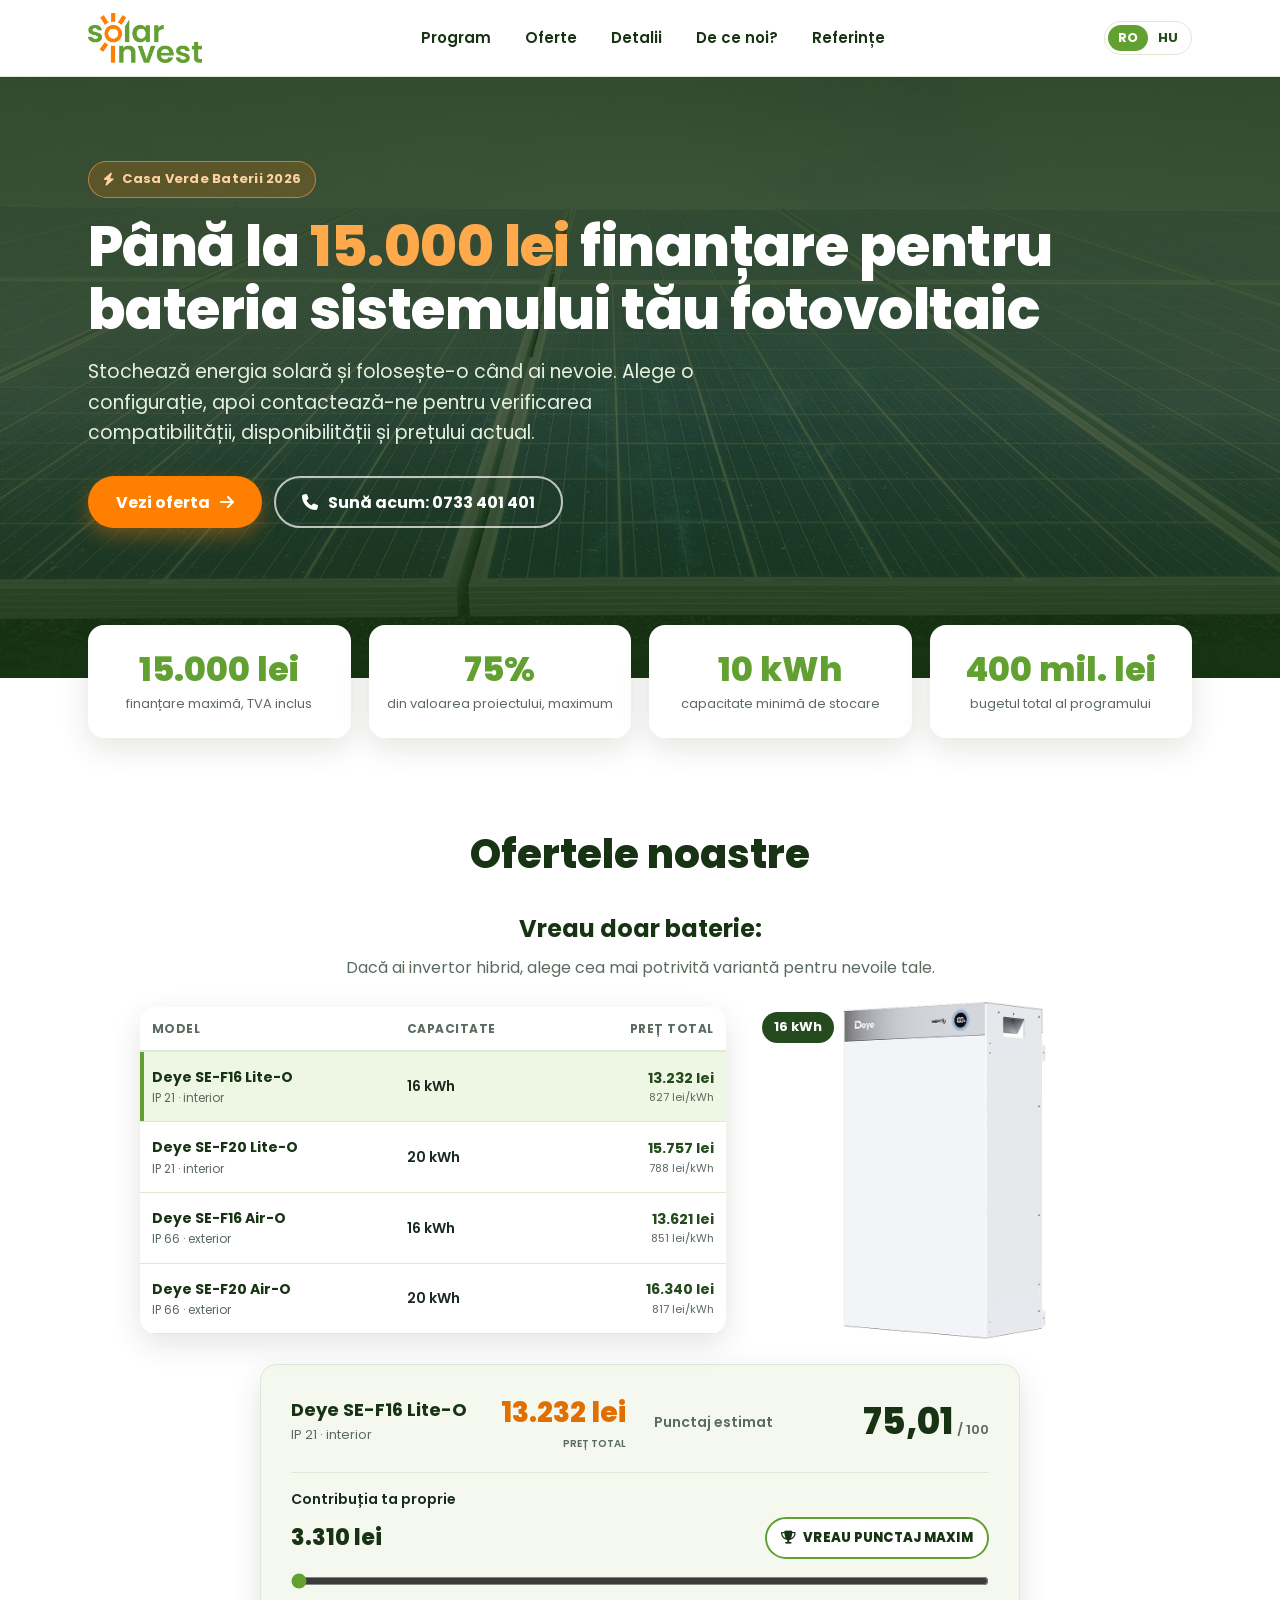
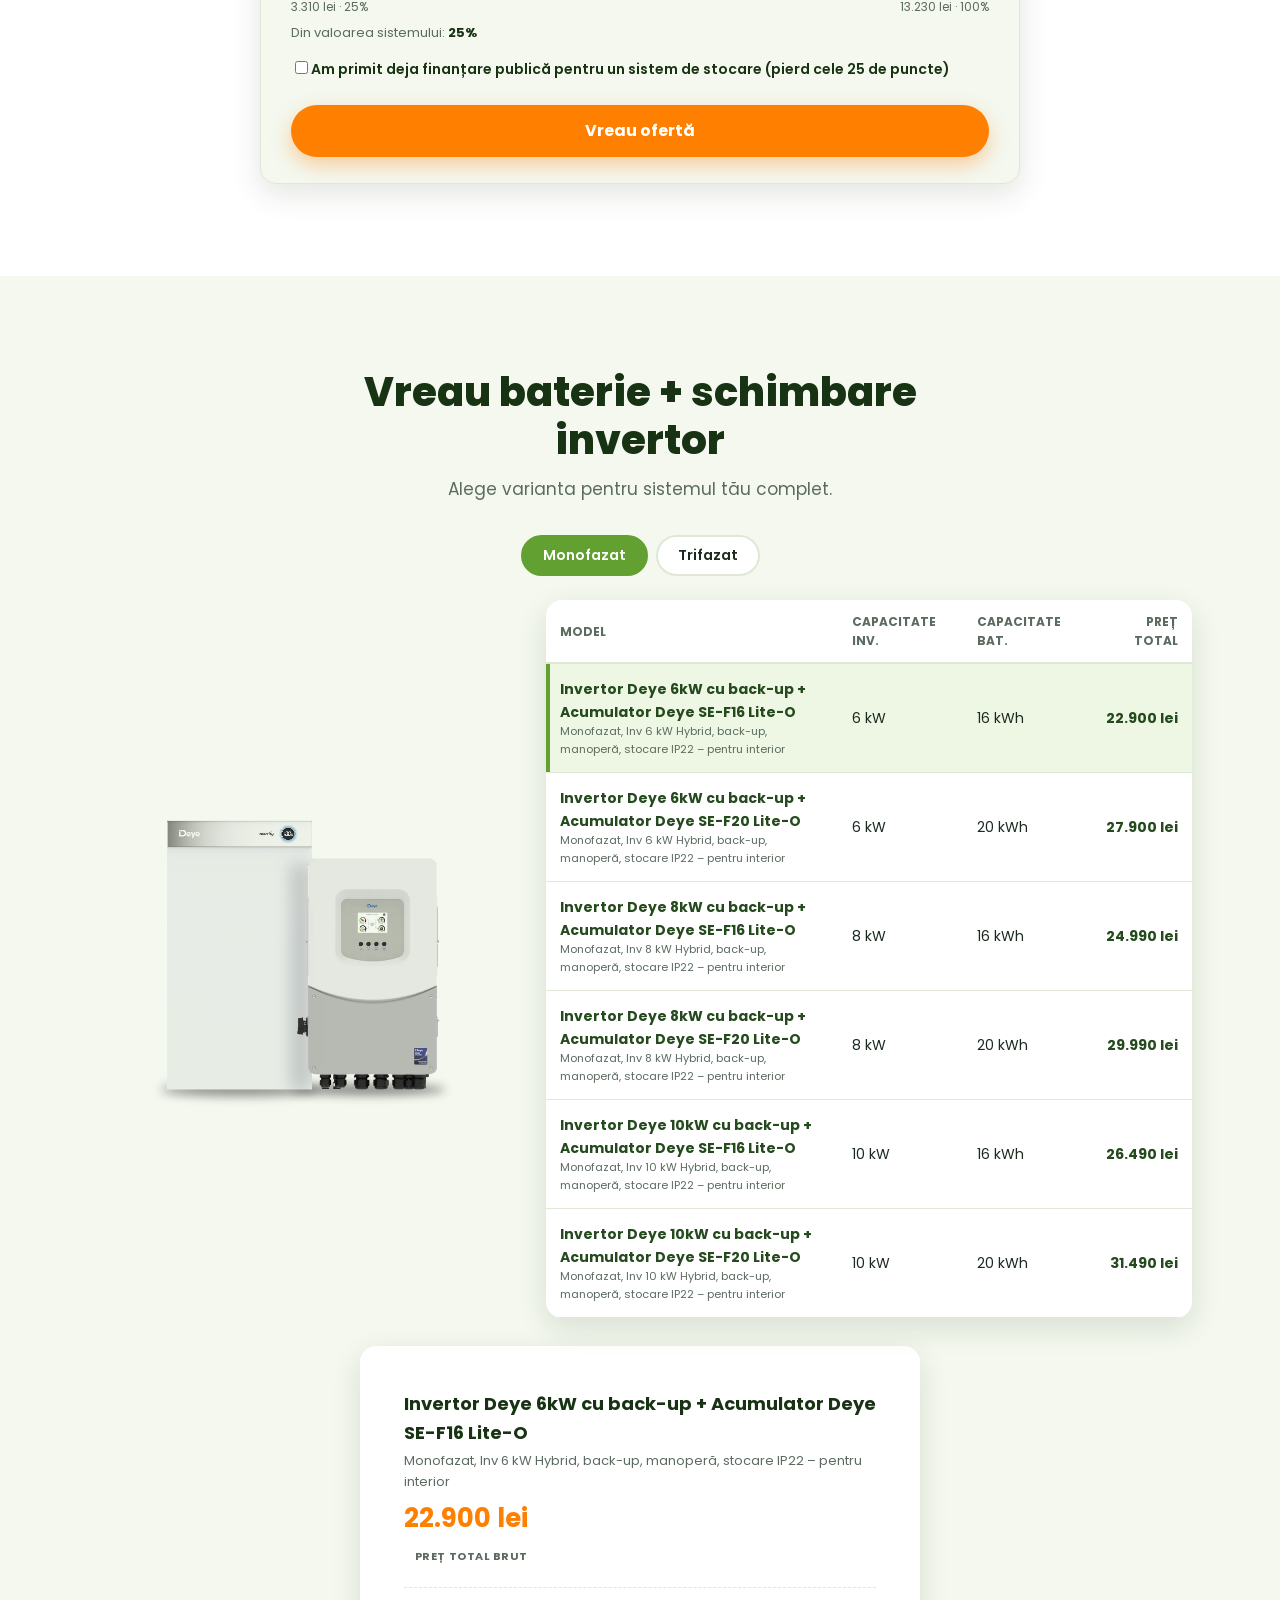
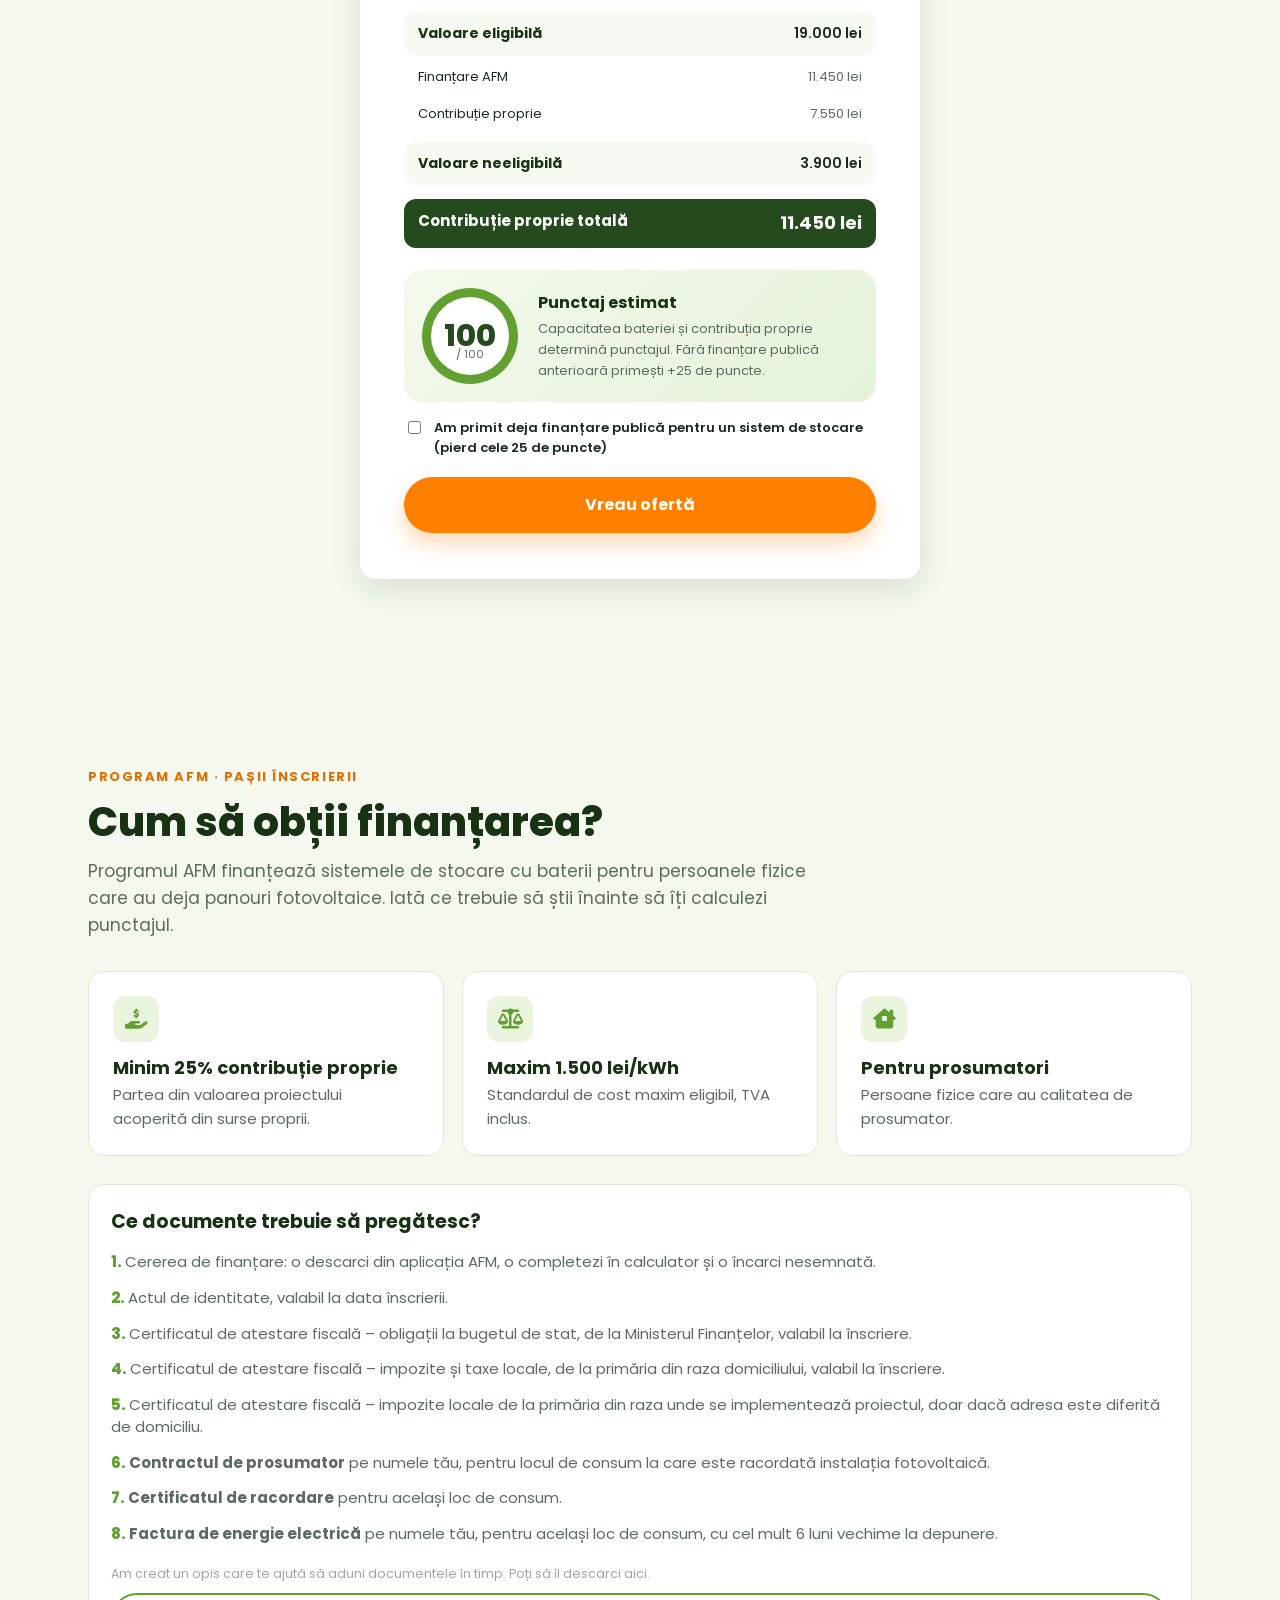
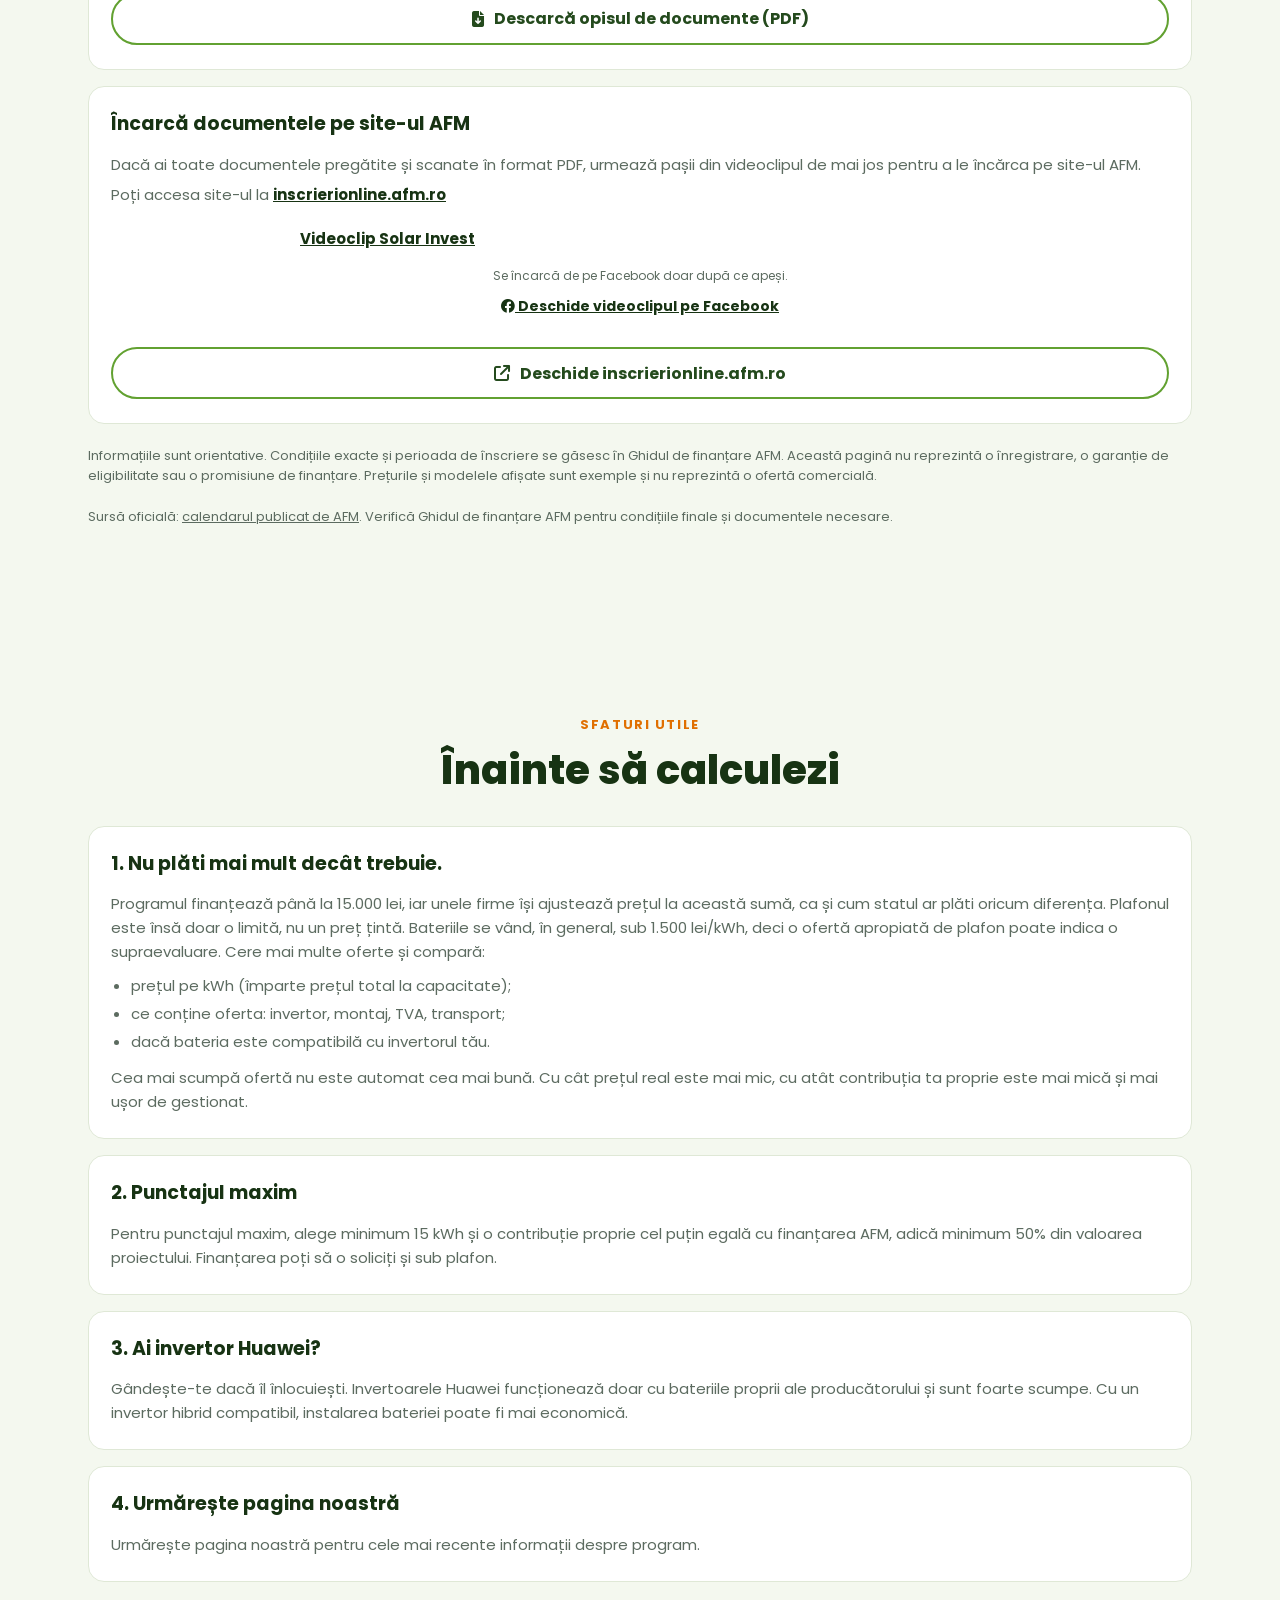
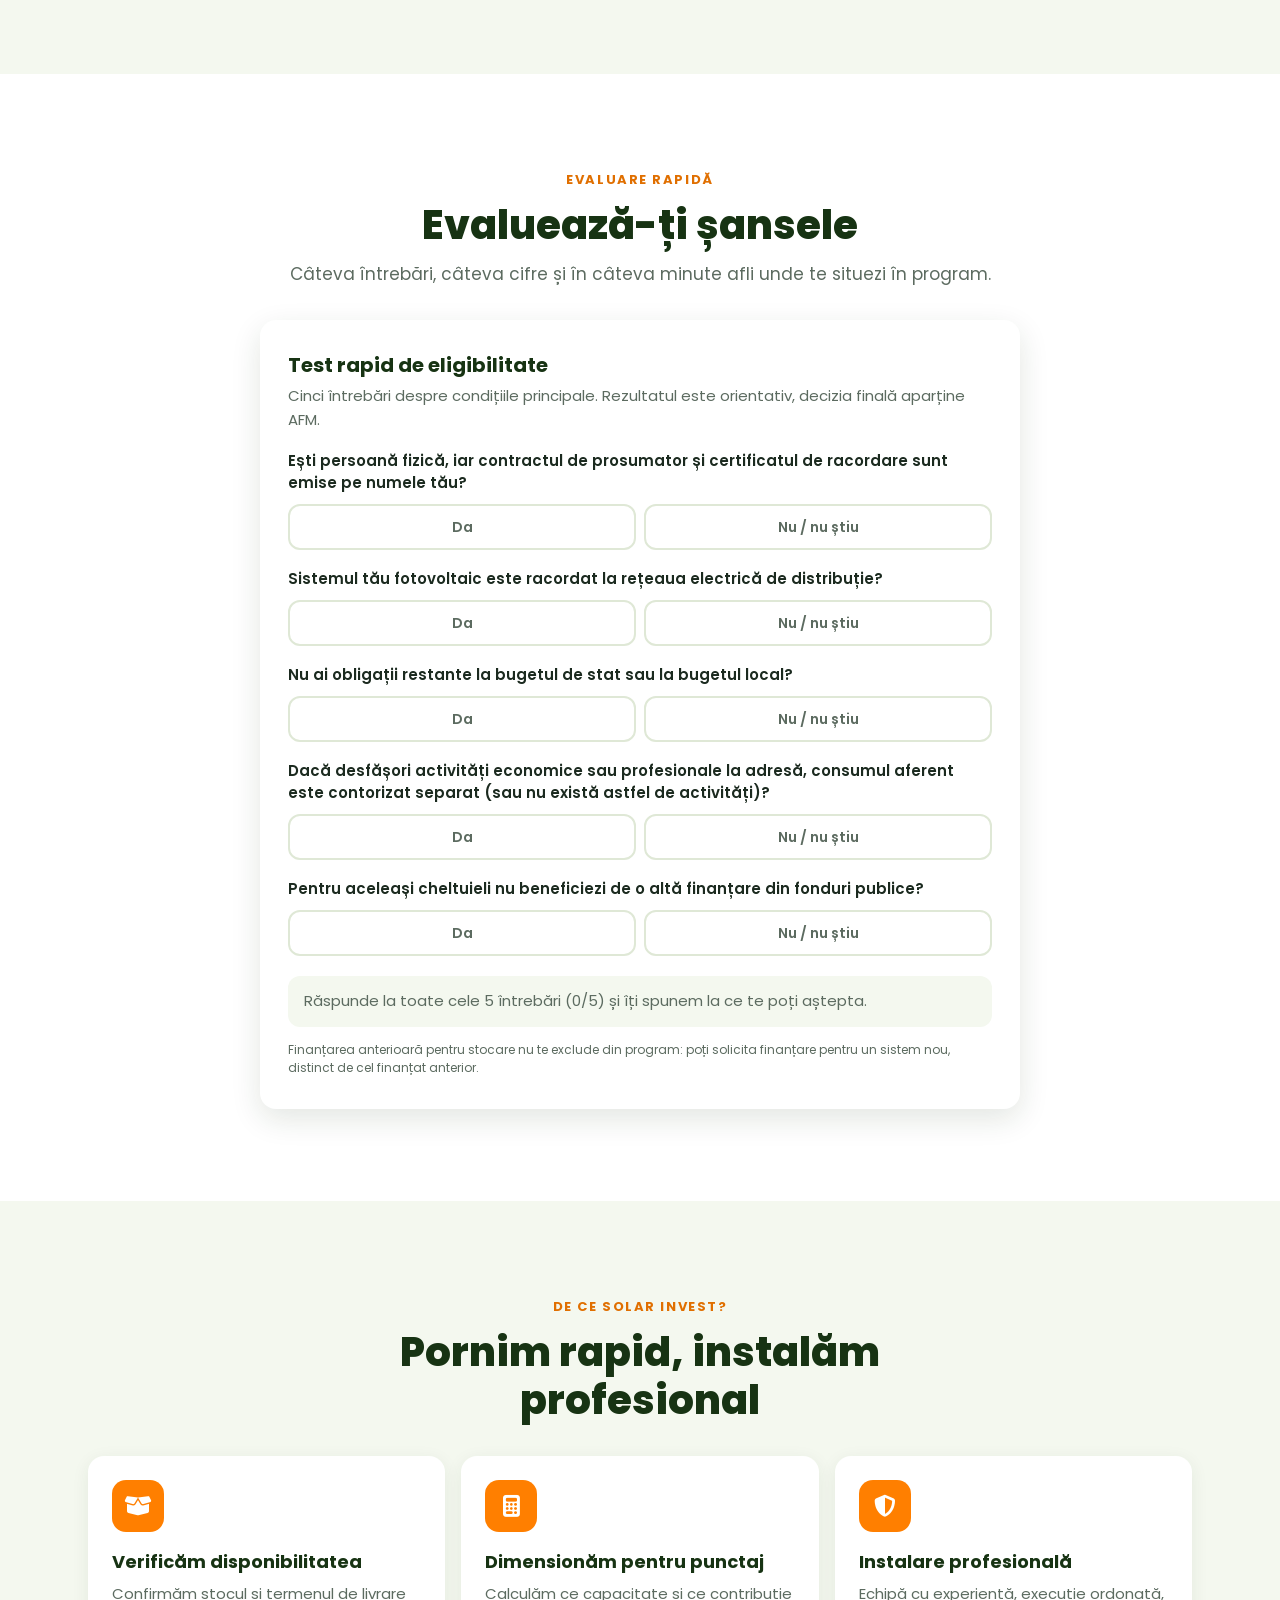
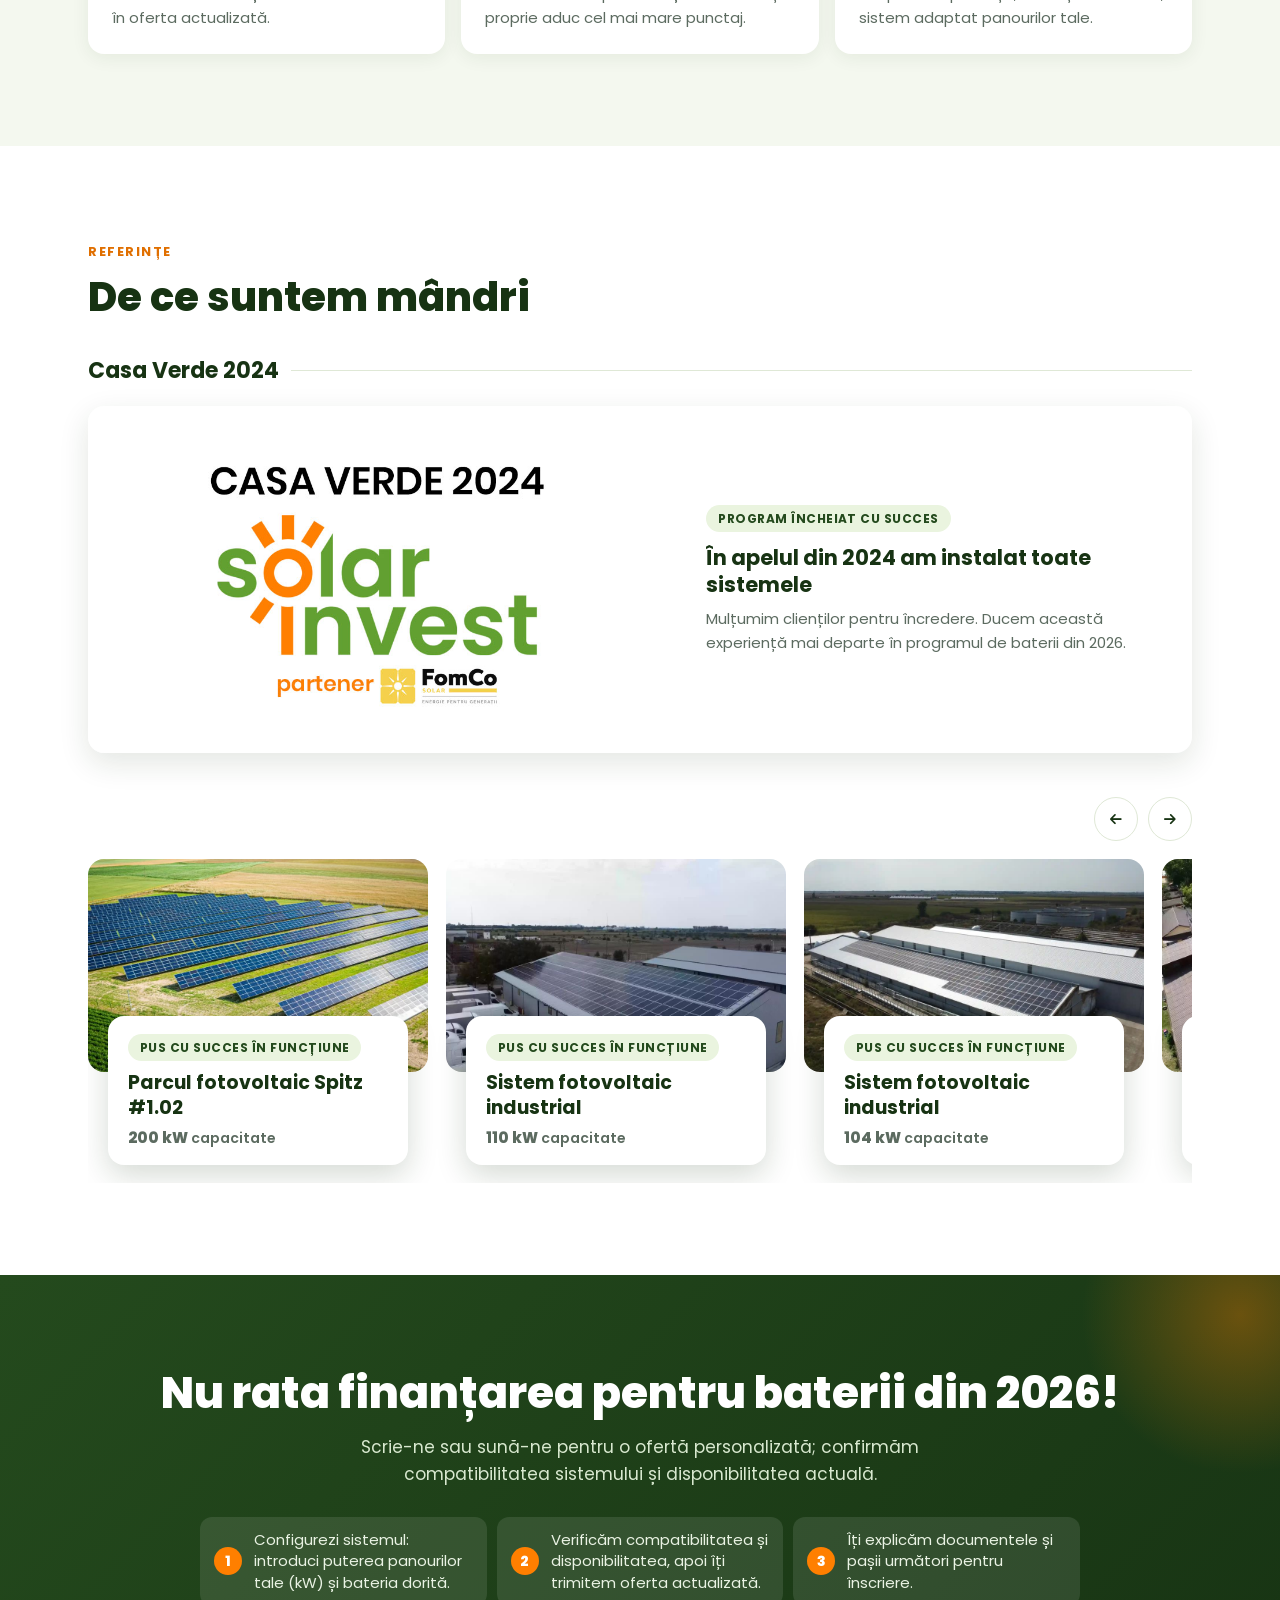
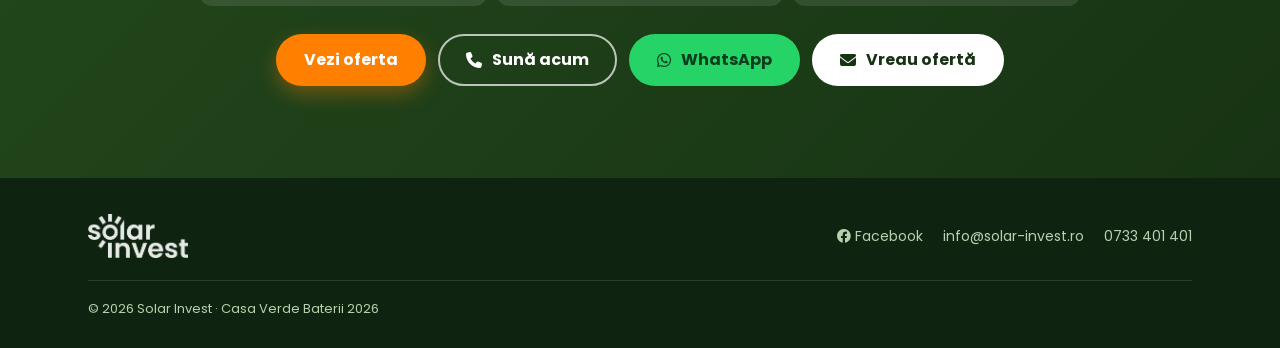
==== commit 898700ff: "Casa Verde: add battery + inverter replacement package section under 'Vreau doar baterie' (RO+HU) Co" ====
--- a/ro/index.html
+++ b/ro/index.html
@@ -15,6 +15,7 @@
     <link rel="stylesheet" href="../assets/css/fontawesome.min.css">
     <link rel="stylesheet" href="../assets/css/casa-verde-2026.css?v=20261119s">
     <script src="../assets/js/casa-verde-2026.js?v=20261117e" defer></script>
+    <script src="../assets/js/pachet.js?v=1" defer></script>
 </head>
 <!--
     FUNKCIÓK BE- ÉS KIKAPCSOLÁSA (mindkét nyelvi fájlban ugyanígy állítsd: hu/index.html és ro/index.html)
@@ -158,6 +159,66 @@
             </div>
         </section>
 
+        <section class="section" id="pachet" data-pachet>
+            <div class="container">
+                <div class="section-head center">
+                    <h2>Vreau baterie + schimbare invertor</h2>
+                    <p>Alege varianta pentru sistemul tău complet.</p>
+                </div>
+                <div class="pk-phase" role="group">
+                    <button class="on" data-phase="mono" type="button" aria-pressed="true">Monofazat</button>
+                    <button data-phase="tri" type="button" aria-pressed="false">Trifazat</button>
+                </div>
+                <div class="pk-top">
+                    <div class="pk-art"><img src="../assets/img/casa-verde/pachet-deye-invertor-baterie.png" width="1523" height="1419" loading="lazy" alt="Invertor și baterie Deye"></div>
+                    <div class="pk-tbl"><table>
+                        <thead><tr><th>Model</th><th>Capacitate inv.</th><th>Capacitate bat.</th><th class="r">Preț total</th></tr></thead>
+                        <tbody>
+                                <tr class="is-active" data-phase="mono" data-total="22900" data-batt="19000" data-kwh="16" data-inv="6" data-name="Invertor Deye 6kW cu back-up + Acumulator Deye SE-F16 Lite-O" data-type="Monofazat, Inv 6 kW Hybrid, back-up, manoperă, stocare IP22 – pentru interior" tabindex="0"><td><strong>Invertor Deye 6kW cu back-up + Acumulator Deye SE-F16 Lite-O</strong><small>Monofazat, Inv 6 kW Hybrid, back-up, manoperă, stocare IP22 – pentru interior</small></td><td>6 kW</td><td>16 kWh</td><td class="r"><strong>22.900 lei</strong></td></tr>
+                                <tr data-phase="mono" data-total="27900" data-batt="24000" data-kwh="20" data-inv="6" data-name="Invertor Deye 6kW cu back-up + Acumulator Deye SE-F20 Lite-O" data-type="Monofazat, Inv 6 kW Hybrid, back-up, manoperă, stocare IP22 – pentru interior" tabindex="0"><td><strong>Invertor Deye 6kW cu back-up + Acumulator Deye SE-F20 Lite-O</strong><small>Monofazat, Inv 6 kW Hybrid, back-up, manoperă, stocare IP22 – pentru interior</small></td><td>6 kW</td><td>20 kWh</td><td class="r"><strong>27.900 lei</strong></td></tr>
+                                <tr data-phase="mono" data-total="24990" data-batt="19000" data-kwh="16" data-inv="8" data-name="Invertor Deye 8kW cu back-up + Acumulator Deye SE-F16 Lite-O" data-type="Monofazat, Inv 8 kW Hybrid, back-up, manoperă, stocare IP22 – pentru interior" tabindex="0"><td><strong>Invertor Deye 8kW cu back-up + Acumulator Deye SE-F16 Lite-O</strong><small>Monofazat, Inv 8 kW Hybrid, back-up, manoperă, stocare IP22 – pentru interior</small></td><td>8 kW</td><td>16 kWh</td><td class="r"><strong>24.990 lei</strong></td></tr>
+                                <tr data-phase="mono" data-total="29990" data-batt="24000" data-kwh="20" data-inv="8" data-name="Invertor Deye 8kW cu back-up + Acumulator Deye SE-F20 Lite-O" data-type="Monofazat, Inv 8 kW Hybrid, back-up, manoperă, stocare IP22 – pentru interior" tabindex="0"><td><strong>Invertor Deye 8kW cu back-up + Acumulator Deye SE-F20 Lite-O</strong><small>Monofazat, Inv 8 kW Hybrid, back-up, manoperă, stocare IP22 – pentru interior</small></td><td>8 kW</td><td>20 kWh</td><td class="r"><strong>29.990 lei</strong></td></tr>
+                                <tr data-phase="mono" data-total="26490" data-batt="19000" data-kwh="16" data-inv="10" data-name="Invertor Deye 10kW cu back-up + Acumulator Deye SE-F16 Lite-O" data-type="Monofazat, Inv 10 kW Hybrid, back-up, manoperă, stocare IP22 – pentru interior" tabindex="0"><td><strong>Invertor Deye 10kW cu back-up + Acumulator Deye SE-F16 Lite-O</strong><small>Monofazat, Inv 10 kW Hybrid, back-up, manoperă, stocare IP22 – pentru interior</small></td><td>10 kW</td><td>16 kWh</td><td class="r"><strong>26.490 lei</strong></td></tr>
+                                <tr data-phase="mono" data-total="31490" data-batt="24000" data-kwh="20" data-inv="10" data-name="Invertor Deye 10kW cu back-up + Acumulator Deye SE-F20 Lite-O" data-type="Monofazat, Inv 10 kW Hybrid, back-up, manoperă, stocare IP22 – pentru interior" tabindex="0"><td><strong>Invertor Deye 10kW cu back-up + Acumulator Deye SE-F20 Lite-O</strong><small>Monofazat, Inv 10 kW Hybrid, back-up, manoperă, stocare IP22 – pentru interior</small></td><td>10 kW</td><td>20 kWh</td><td class="r"><strong>31.490 lei</strong></td></tr>
+                                <tr hidden data-phase="tri" data-total="26290" data-batt="19000" data-kwh="16" data-inv="6" data-name="Invertor Deye 6kW trifazat cu back-up + Acumulator Deye SE-F16 Lite-O" data-type="Trifazat, Inv 6 kW Hybrid, back-up, manoperă, stocare IP22 – pentru interior" tabindex="0"><td><strong>Invertor Deye 6kW trifazat cu back-up + Acumulator Deye SE-F16 Lite-O</strong><small>Trifazat, Inv 6 kW Hybrid, back-up, manoperă, stocare IP22 – pentru interior</small></td><td>6 kW</td><td>16 kWh</td><td class="r"><strong>26.290 lei</strong></td></tr>
+                                <tr hidden data-phase="tri" data-total="31290" data-batt="24000" data-kwh="20" data-inv="6" data-name="Invertor Deye 6kW trifazat cu back-up + Acumulator Deye SE-F20 Lite-O" data-type="Trifazat, Inv 6 kW Hybrid, back-up, manoperă, stocare IP22 – pentru interior" tabindex="0"><td><strong>Invertor Deye 6kW trifazat cu back-up + Acumulator Deye SE-F20 Lite-O</strong><small>Trifazat, Inv 6 kW Hybrid, back-up, manoperă, stocare IP22 – pentru interior</small></td><td>6 kW</td><td>20 kWh</td><td class="r"><strong>31.290 lei</strong></td></tr>
+                                <tr hidden data-phase="tri" data-total="26650" data-batt="19000" data-kwh="16" data-inv="8" data-name="Invertor Deye 8kW trifazat cu back-up + Acumulator Deye SE-F16 Lite-O" data-type="Trifazat, Inv 8 kW Hybrid, back-up, manoperă, stocare IP22 – pentru interior" tabindex="0"><td><strong>Invertor Deye 8kW trifazat cu back-up + Acumulator Deye SE-F16 Lite-O</strong><small>Trifazat, Inv 8 kW Hybrid, back-up, manoperă, stocare IP22 – pentru interior</small></td><td>8 kW</td><td>16 kWh</td><td class="r"><strong>26.650 lei</strong></td></tr>
+                                <tr hidden data-phase="tri" data-total="31650" data-batt="24000" data-kwh="20" data-inv="8" data-name="Invertor Deye 8kW trifazat cu back-up + Acumulator Deye SE-F20 Lite-O" data-type="Trifazat, Inv 8 kW Hybrid, back-up, manoperă, stocare IP22 – pentru interior" tabindex="0"><td><strong>Invertor Deye 8kW trifazat cu back-up + Acumulator Deye SE-F20 Lite-O</strong><small>Trifazat, Inv 8 kW Hybrid, back-up, manoperă, stocare IP22 – pentru interior</small></td><td>8 kW</td><td>20 kWh</td><td class="r"><strong>31.650 lei</strong></td></tr>
+                                <tr hidden data-phase="tri" data-total="27040" data-batt="19000" data-kwh="16" data-inv="10" data-name="Invertor Deye 10kW trifazat cu back-up + Acumulator Deye SE-F16 Lite-O" data-type="Trifazat, Inv 10 kW Hybrid, back-up, manoperă, stocare IP22 – pentru interior" tabindex="0"><td><strong>Invertor Deye 10kW trifazat cu back-up + Acumulator Deye SE-F16 Lite-O</strong><small>Trifazat, Inv 10 kW Hybrid, back-up, manoperă, stocare IP22 – pentru interior</small></td><td>10 kW</td><td>16 kWh</td><td class="r"><strong>27.040 lei</strong></td></tr>
+                                <tr hidden data-phase="tri" data-total="32040" data-batt="24000" data-kwh="20" data-inv="10" data-name="Invertor Deye 10kW trifazat cu back-up + Acumulator Deye SE-F20 Lite-O" data-type="Trifazat, Inv 10 kW Hybrid, back-up, manoperă, stocare IP22 – pentru interior" tabindex="0"><td><strong>Invertor Deye 10kW trifazat cu back-up + Acumulator Deye SE-F20 Lite-O</strong><small>Trifazat, Inv 10 kW Hybrid, back-up, manoperă, stocare IP22 – pentru interior</small></td><td>10 kW</td><td>20 kWh</td><td class="r"><strong>32.040 lei</strong></td></tr>
+                                <tr hidden data-phase="tri" data-total="27590" data-batt="19000" data-kwh="16" data-inv="12" data-name="Invertor Deye 12kW trifazat cu back-up + Acumulator Deye SE-F16 Lite-O" data-type="Trifazat, Inv 12 kW Hybrid, back-up, manoperă, stocare IP22 – pentru interior" tabindex="0"><td><strong>Invertor Deye 12kW trifazat cu back-up + Acumulator Deye SE-F16 Lite-O</strong><small>Trifazat, Inv 12 kW Hybrid, back-up, manoperă, stocare IP22 – pentru interior</small></td><td>12 kW</td><td>16 kWh</td><td class="r"><strong>27.590 lei</strong></td></tr>
+                                <tr hidden data-phase="tri" data-total="32590" data-batt="24000" data-kwh="20" data-inv="12" data-name="Invertor Deye 12kW trifazat cu back-up + Acumulator Deye SE-F20 Lite-O" data-type="Trifazat, Inv 12 kW Hybrid, back-up, manoperă, stocare IP22 – pentru interior" tabindex="0"><td><strong>Invertor Deye 12kW trifazat cu back-up + Acumulator Deye SE-F20 Lite-O</strong><small>Trifazat, Inv 12 kW Hybrid, back-up, manoperă, stocare IP22 – pentru interior</small></td><td>12 kW</td><td>20 kWh</td><td class="r"><strong>32.590 lei</strong></td></tr>
+                                <tr hidden data-phase="tri" data-total="28690" data-batt="19000" data-kwh="16" data-inv="15" data-name="Invertor Deye 15kW trifazat cu back-up + Acumulator Deye SE-F16 Lite-O" data-type="Trifazat, Inv 15 kW Hybrid, back-up, manoperă, stocare IP22 – pentru interior" tabindex="0"><td><strong>Invertor Deye 15kW trifazat cu back-up + Acumulator Deye SE-F16 Lite-O</strong><small>Trifazat, Inv 15 kW Hybrid, back-up, manoperă, stocare IP22 – pentru interior</small></td><td>15 kW</td><td>16 kWh</td><td class="r"><strong>28.690 lei</strong></td></tr>
+                                <tr hidden data-phase="tri" data-total="33690" data-batt="24000" data-kwh="20" data-inv="15" data-name="Invertor Deye 15kW trifazat cu back-up + Acumulator Deye SE-F20 Lite-O" data-type="Trifazat, Inv 15 kW Hybrid, back-up, manoperă, stocare IP22 – pentru interior" tabindex="0"><td><strong>Invertor Deye 15kW trifazat cu back-up + Acumulator Deye SE-F20 Lite-O</strong><small>Trifazat, Inv 15 kW Hybrid, back-up, manoperă, stocare IP22 – pentru interior</small></td><td>15 kW</td><td>20 kWh</td><td class="r"><strong>33.690 lei</strong></td></tr>
+                                <tr hidden data-phase="tri" data-total="31190" data-batt="19000" data-kwh="16" data-inv="20" data-name="Invertor Deye 20kW trifazat cu back-up + Acumulator Deye SE-F16 Lite-O" data-type="Trifazat, Inv 20 kW Hybrid, back-up, manoperă, stocare IP22 – pentru interior" tabindex="0"><td><strong>Invertor Deye 20kW trifazat cu back-up + Acumulator Deye SE-F16 Lite-O</strong><small>Trifazat, Inv 20 kW Hybrid, back-up, manoperă, stocare IP22 – pentru interior</small></td><td>20 kW</td><td>16 kWh</td><td class="r"><strong>31.190 lei</strong></td></tr>
+                                <tr hidden data-phase="tri" data-total="36190" data-batt="24000" data-kwh="20" data-inv="20" data-name="Invertor Deye 20kW trifazat cu back-up + Acumulator Deye SE-F20 Lite-O" data-type="Trifazat, Inv 20 kW Hybrid, back-up, manoperă, stocare IP22 – pentru interior" tabindex="0"><td><strong>Invertor Deye 20kW trifazat cu back-up + Acumulator Deye SE-F20 Lite-O</strong><small>Trifazat, Inv 20 kW Hybrid, back-up, manoperă, stocare IP22 – pentru interior</small></td><td>20 kW</td><td>20 kWh</td><td class="r"><strong>36.190 lei</strong></td></tr>
+                        </tbody>
+                    </table></div>
+                </div>
+                <div class="pk-card" aria-live="polite">
+                    <div class="pk-sum">
+                        <div class="pk-head">
+                            <div><h3 data-pk="name"></h3><p data-pk="type"></p></div>
+                            <div class="pk-price"><b data-pk="price"></b><small>preț total brut</small></div>
+                        </div>
+                        <div class="pk-brk">
+                            <div class="pk-grp">Valoare eligibilă <span class="pk-grp-v" data-pk="elig"></span></div>
+                            <div class="sub"><span>Finanțare AFM</span><span data-pk="sup"></span></div>
+                            <div class="sub"><span>Contribuție proprie</span><span data-pk="battown"></span></div>
+                            <div class="pk-grp">Valoare neeligibilă <span class="pk-grp-v" data-pk="nonelig"></span></div>
+                            <div class="own"><span>Contribuție proprie totală</span><span data-pk="own"></span></div>
+                        </div>
+                        <div class="pk-score">
+                            <div class="pk-ring"><span data-pk="score">100</span><em>/ 100</em></div>
+                            <div><h4>Punctaj estimat</h4><p>Capacitatea bateriei și contribuția proprie determină punctajul. Fără finanțare publică anterioară primești +25 de puncte.</p></div>
+                        </div>
+                        <label class="pk-prior"><input type="checkbox" data-pk="prior"><span>Am primit deja finanțare publică pentru un sistem de stocare (pierd cele 25 de puncte)</span></label>
+                        <a class="pk-cta" data-pk="cta" href="https://solarflux.solar-invest.ro/green-house-configurator">Vreau ofertă</a>
+                    </div>
+                </div>
+            </div>
+        </section>
+
         <section class="section" id="detalii">
             <div class="container">
                 <div class="section-head">
--- a/assets/css/casa-verde-2026.css
+++ b/assets/css/casa-verde-2026.css
@@ -470,3 +470,41 @@
 .battery-pick-art .battery-art{display:block;height:auto;background:none;border-radius:0;overflow:visible}
 .battery-pick-art .battery-art::before,.battery-pick-art .battery-art::after{content:none;display:none}
 .battery-pick-art .battery-art img{width:auto;height:auto;max-width:100%;max-height:340px;object-fit:contain;opacity:1;mix-blend-mode:normal;display:block;margin:0 auto}
+
+/* Pachet: baterie + schimbare invertor (#pachet) */
+
+.pk-phase{display:flex;justify-content:center;gap:8px;margin:0 0 24px}.pk-phase button{border:2px solid var(--line);background:#fff;border-radius:999px;padding:8px 20px;font:600 14px Poppins,sans-serif;color:var(--ink);cursor:pointer}.pk-phase button.on{background:var(--green);border-color:var(--green);color:#fff}
+.pk-title{text-align:center;margin:0 0 6px;font-size:24px;color:var(--green-deep)}
+.pk-sub{text-align:center;margin:0 0 28px;color:var(--muted)}
+.pk-top{display:grid;grid-template-columns:minmax(0,4fr) minmax(0,6fr);gap:28px;align-items:center}
+.pk-art{display:flex;align-items:center;justify-content:center;min-height:320px}
+.pk-art img{max-width:100%;max-height:360px;mix-blend-mode:multiply;object-fit:contain}
+.pk-tbl{background:#fff;border-radius:var(--radius);box-shadow:var(--shadow);overflow:hidden}
+.pk-tbl table{width:100%;border-collapse:collapse;font-size:14px}
+.pk-tbl th{padding:12px 14px;text-align:left;font-size:12px;text-transform:uppercase;color:var(--muted);border-bottom:2px solid var(--line)}
+.pk-tbl th.r,.pk-tbl td.r{text-align:right}
+.pk-tbl td{padding:14px;border-bottom:1px solid var(--line);vertical-align:middle;cursor:pointer}
+.pk-tbl tr.is-active td{background:#eef7e4;box-shadow:inset 4px 0 0 var(--green)}
+.pk-tbl small{display:block;color:var(--muted);font-size:11px}
+.pk-tbl strong{color:var(--green-dark)}
+.pk-card{max-width:560px;margin:28px auto 0;background:#fff;border-radius:var(--radius);box-shadow:var(--shadow);padding:22px}
+.pk-head{display:flex;justify-content:space-between;align-items:flex-start;gap:12px}
+.pk-head h3{margin:0;font-size:18px;color:var(--green-deep)}
+.pk-head p{margin:2px 0 0;font-size:13px;color:var(--muted)}
+.pk-price{font-size:24px;font-weight:700;color:var(--orange)}
+.pk-score{display:flex;justify-content:space-between;align-items:center;margin-top:18px;padding:14px 16px;border-radius:12px;background:#f3f9ec}
+.pk-score b{font-size:30px;color:var(--green-dark)}
+.pk-own{margin-top:16px;display:flex;justify-content:space-between;align-items:center;font-weight:600}
+.pk-own strong{font-size:20px}
+.pk-prior{display:flex;gap:8px;margin-top:14px;font-size:13px;font-weight:600}
+.pk-cta{display:block;text-align:center;margin-top:18px;background:var(--orange);color:#fff;font-weight:700;border-radius:999px;padding:14px;text-decoration:none}
+@media(max-width:820px){.pk-top{grid-template-columns:1fr}}
+.pk-sum{padding:22px 22px 24px}.pk-head{display:flex;justify-content:space-between;align-items:flex-start;gap:12px;flex-wrap:wrap;padding-bottom:16px;border-bottom:1px dashed var(--line)}.pk-head h3{margin:0;font-size:18px;color:var(--green-deep)}.pk-head p{margin:3px 0 0;font-size:13px;color:var(--muted)}.pk-price{text-align:right}.pk-price b{display:block;font-size:26px;color:var(--orange);line-height:1.1}.pk-price small{font-size:11px;color:var(--muted);text-transform:uppercase;letter-spacing:.05em}.pk-brk{margin:18px 0 0;display:grid;gap:8px}.pk-brk div{display:flex;justify-content:space-between;gap:10px;font-size:14px;padding:10px 14px;border-radius:12px;background:#f7faf3}.pk-brk div span:first-child{color:var(--ink)}.pk-brk div.sub{background:transparent;padding:4px 14px;font-size:13px;color:var(--muted)}.pk-brk div.own{background:var(--green-dark);color:#fff;margin-top:6px;font-weight:700;font-size:15px}.pk-brk div.own span:last-child{font-size:18px}.pk-brk div.own span:first-child{color:#fff}.pk-grp{display:flex;justify-content:space-between;font-weight:700;color:var(--green-deep);margin-top:6px;font-size:14px;padding:4px 14px}.pk-grp-v{color:var(--muted);font-weight:600}.pk-score{display:flex;align-items:center;gap:20px;margin-top:22px;padding:18px;border-radius:18px;background:linear-gradient(135deg,#f3f9ec,#e6f2d9)}.pk-ring{width:96px;height:96px;border-radius:50%;background:conic-gradient(var(--green) 0 100%,#dfe8d6 0);display:flex;align-items:center;justify-content:center;flex:0 0 auto;position:relative}.pk-ring::after{content:"";position:absolute;inset:9px;border-radius:50%;background:#fff}.pk-ring span{position:relative;z-index:1;font-size:30px;font-weight:800;color:var(--green-dark)}.pk-ring em{position:absolute;bottom:20px;left:0;right:0;text-align:center;font-size:11px;font-style:normal;color:var(--muted);z-index:1}.pk-score h4{margin:0 0 4px;font-size:16px;color:var(--green-deep)}.pk-score p{margin:0;font-size:13px;color:var(--muted)}.pk-prior{display:flex;gap:10px;align-items:flex-start;margin-top:16px;font-size:13px;color:var(--ink);cursor:pointer}.pk-prior input{margin-top:3px;accent-color:var(--green)}.pk-cta{display:block;text-align:center;margin-top:18px;background:var(--orange);color:#fff;font-weight:700;border-radius:999px;padding:15px;text-decoration:none;box-shadow:0 10px 22px rgba(255,127,0,.3)}
+.pk-brk div.sub{background:transparent;padding:4px 14px;font-size:13px;color:var(--muted)}
+.pk-brk div.own{background:var(--green-dark);color:#fff;margin-top:6px;font-weight:700}
+.pk-brk div.own span:first-child{color:#fff}
+.pk-brk div{display:flex;justify-content:space-between;gap:10px;font-size:14px;padding:10px 14px;border-radius:12px;background:#f7faf3}
+.pk-card{max-width:560px}#pachet .pk-tbl tr.is-active td{box-shadow:none}
+#pachet .pk-tbl tr.is-active td:first-child{box-shadow:inset 4px 0 0 var(--green)}
+#pachet .pk-tbl td.r{white-space:nowrap}
+#pachet .pk-tbl tr[tabindex]:focus-visible{outline-offset:-3px}
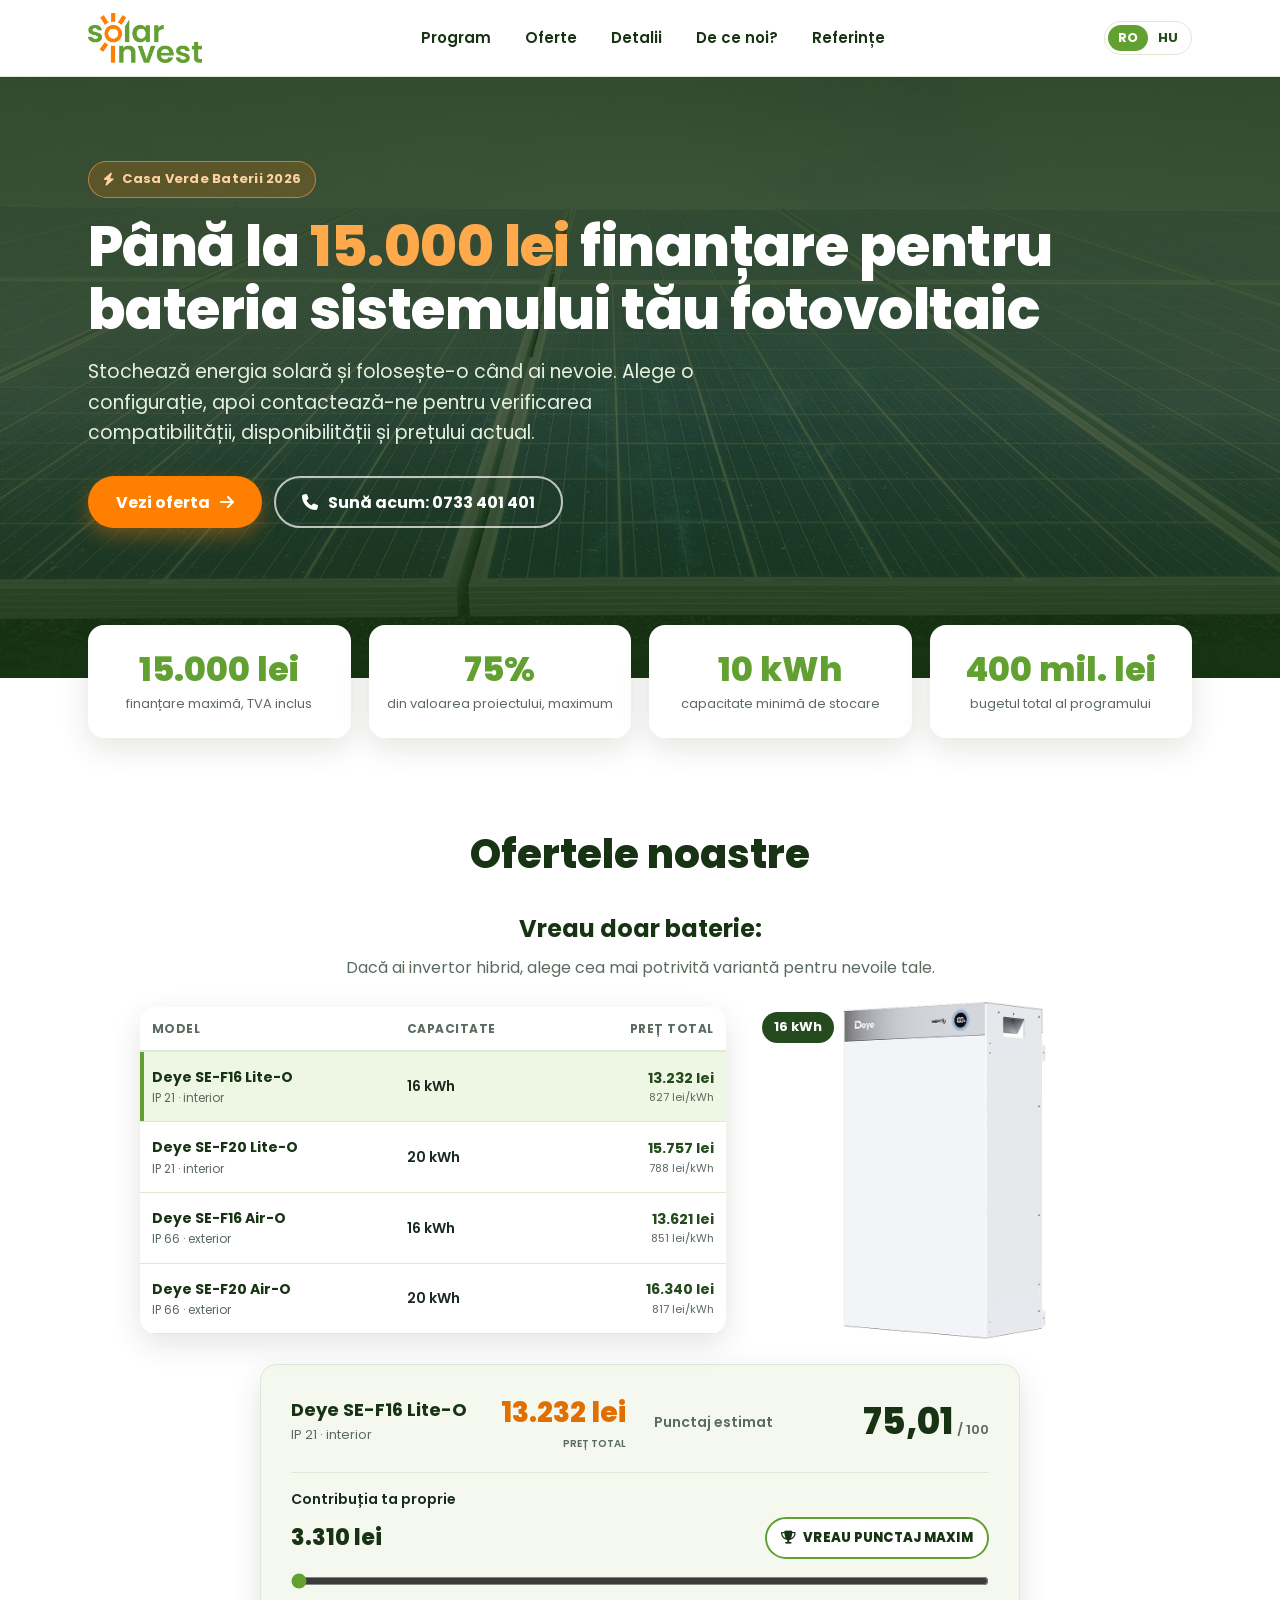
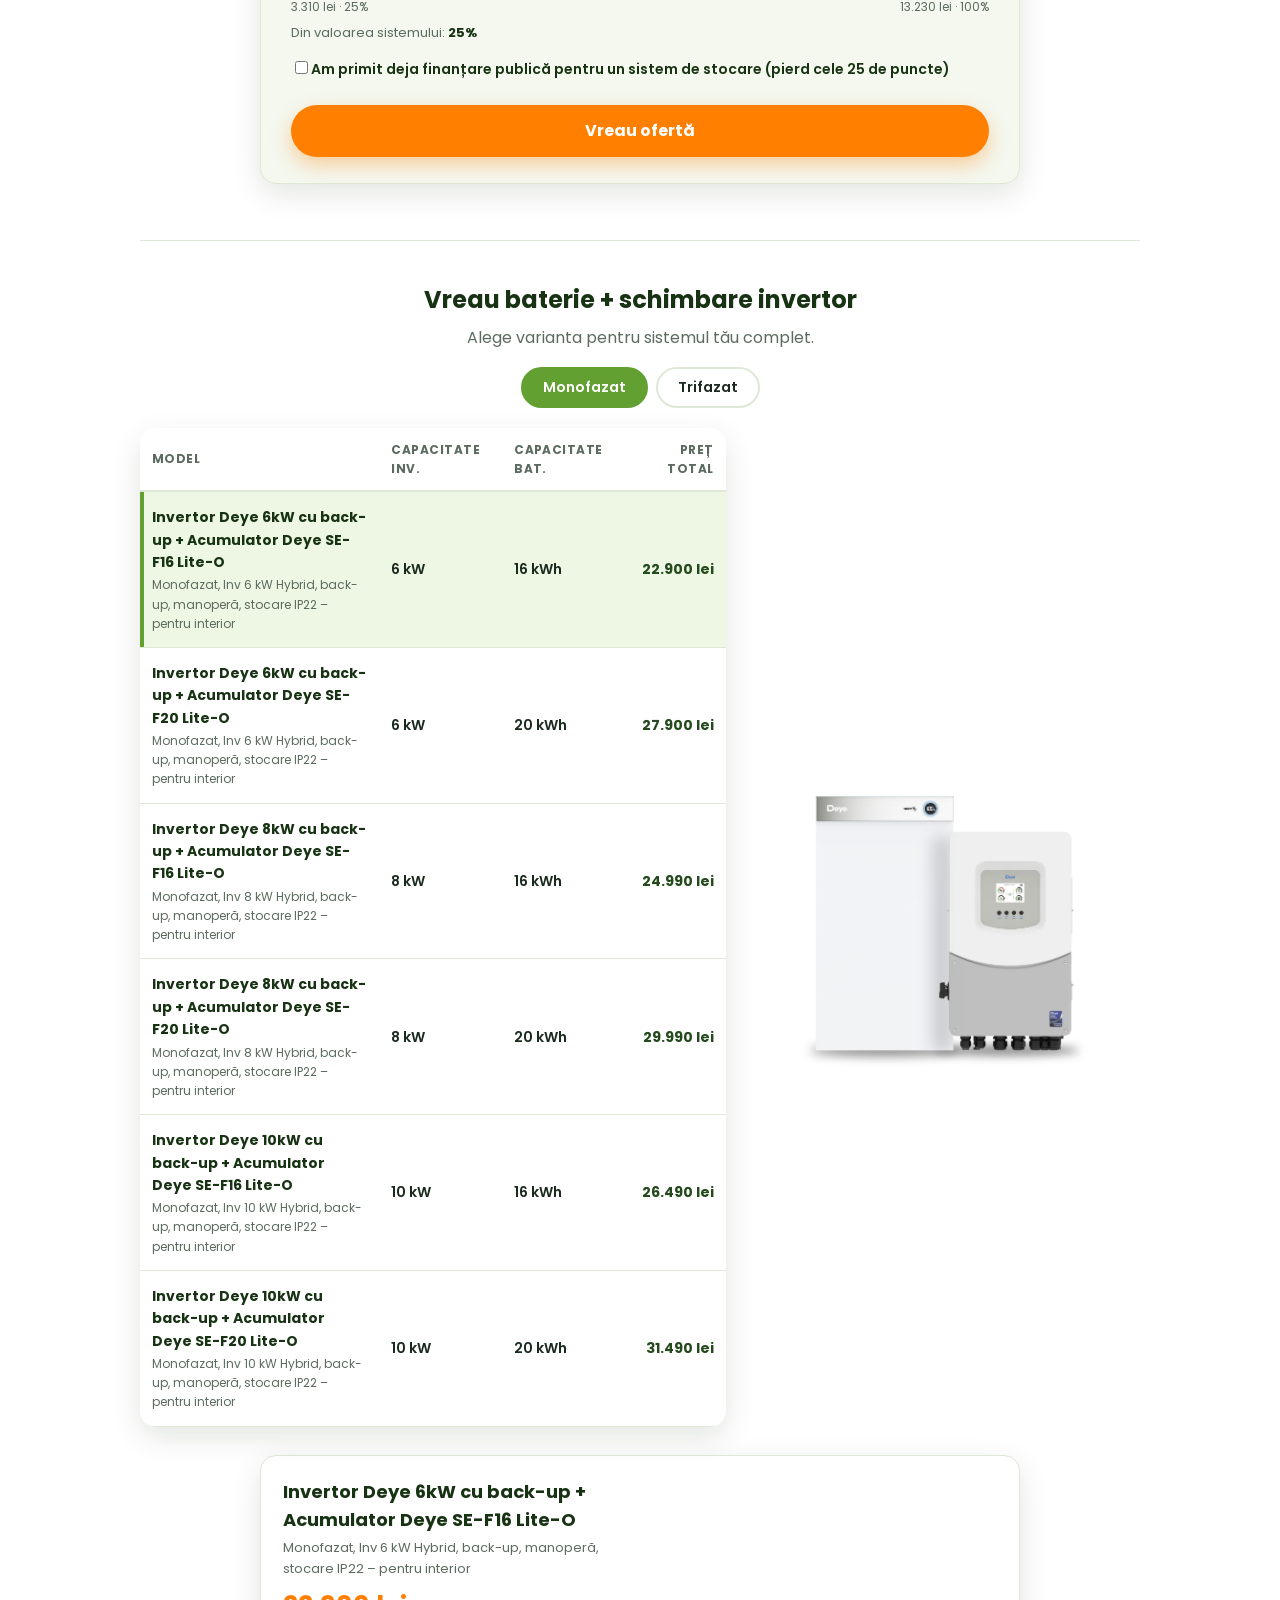
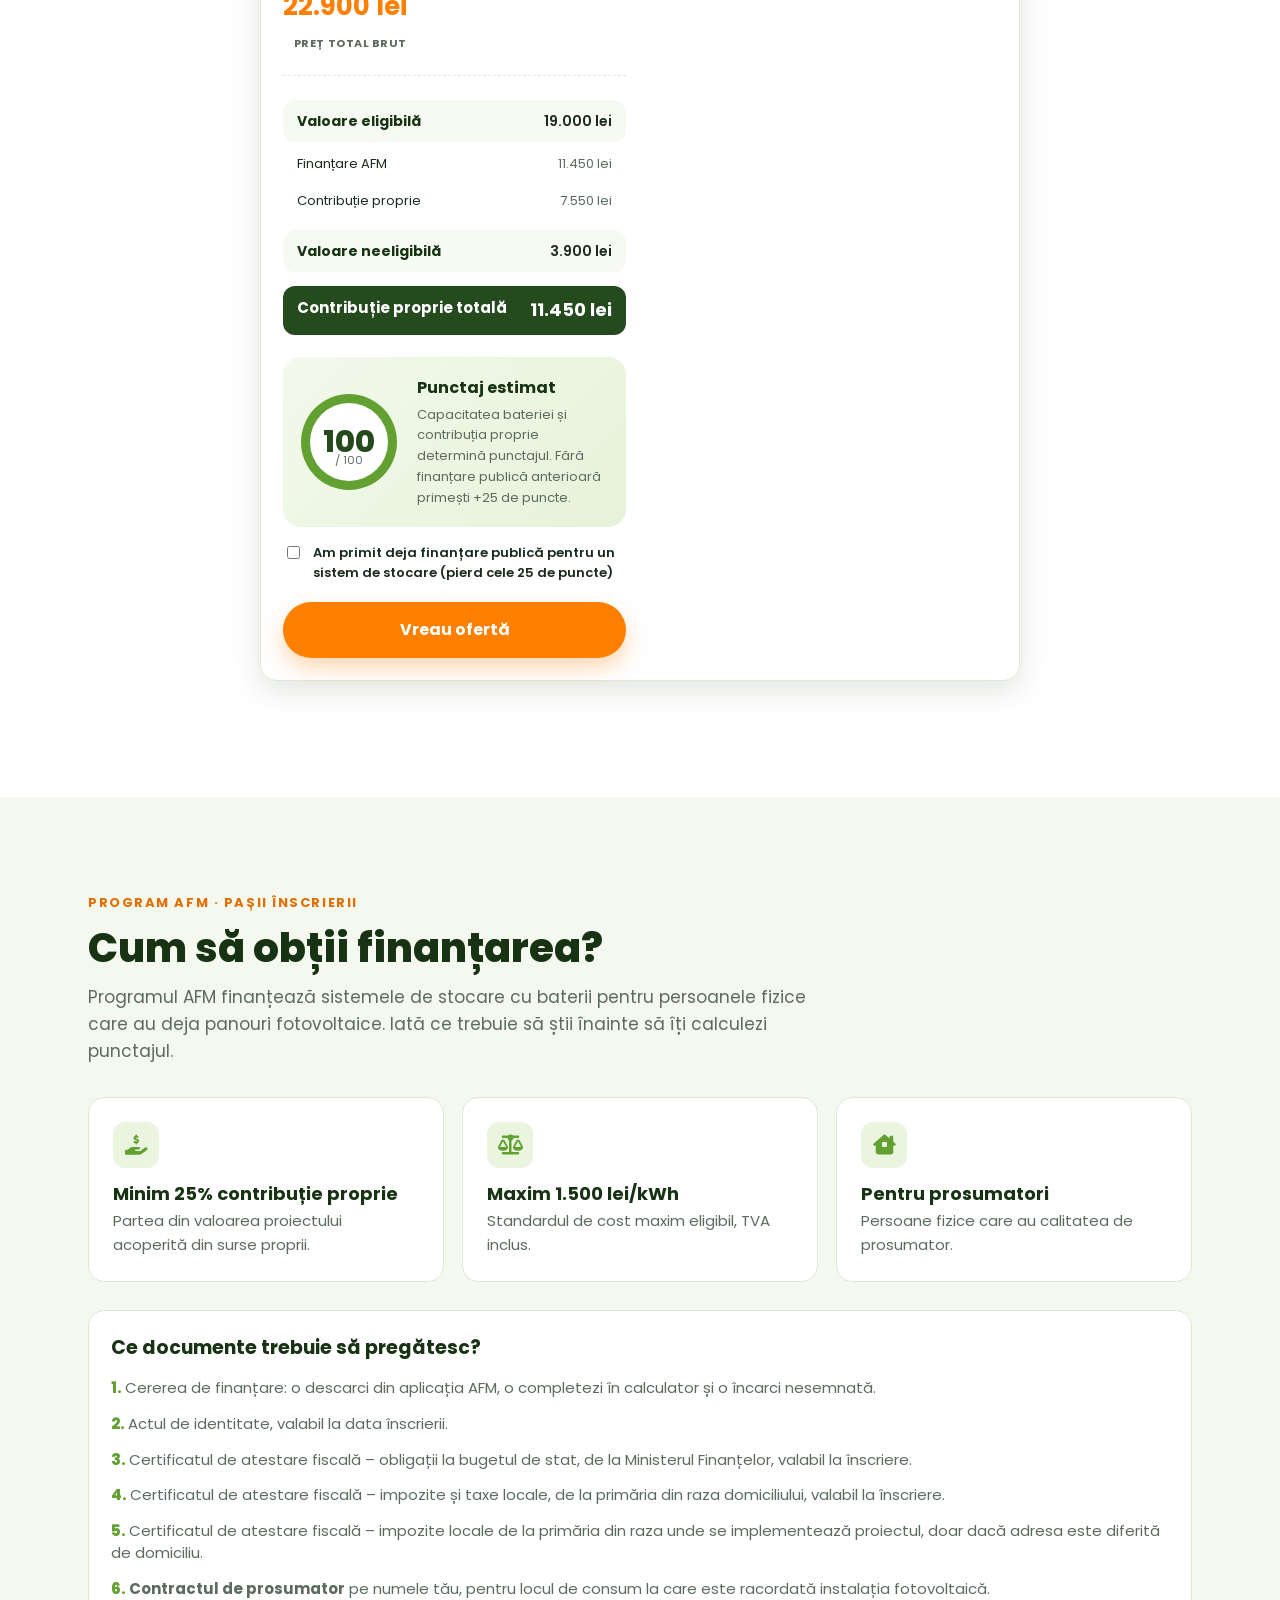
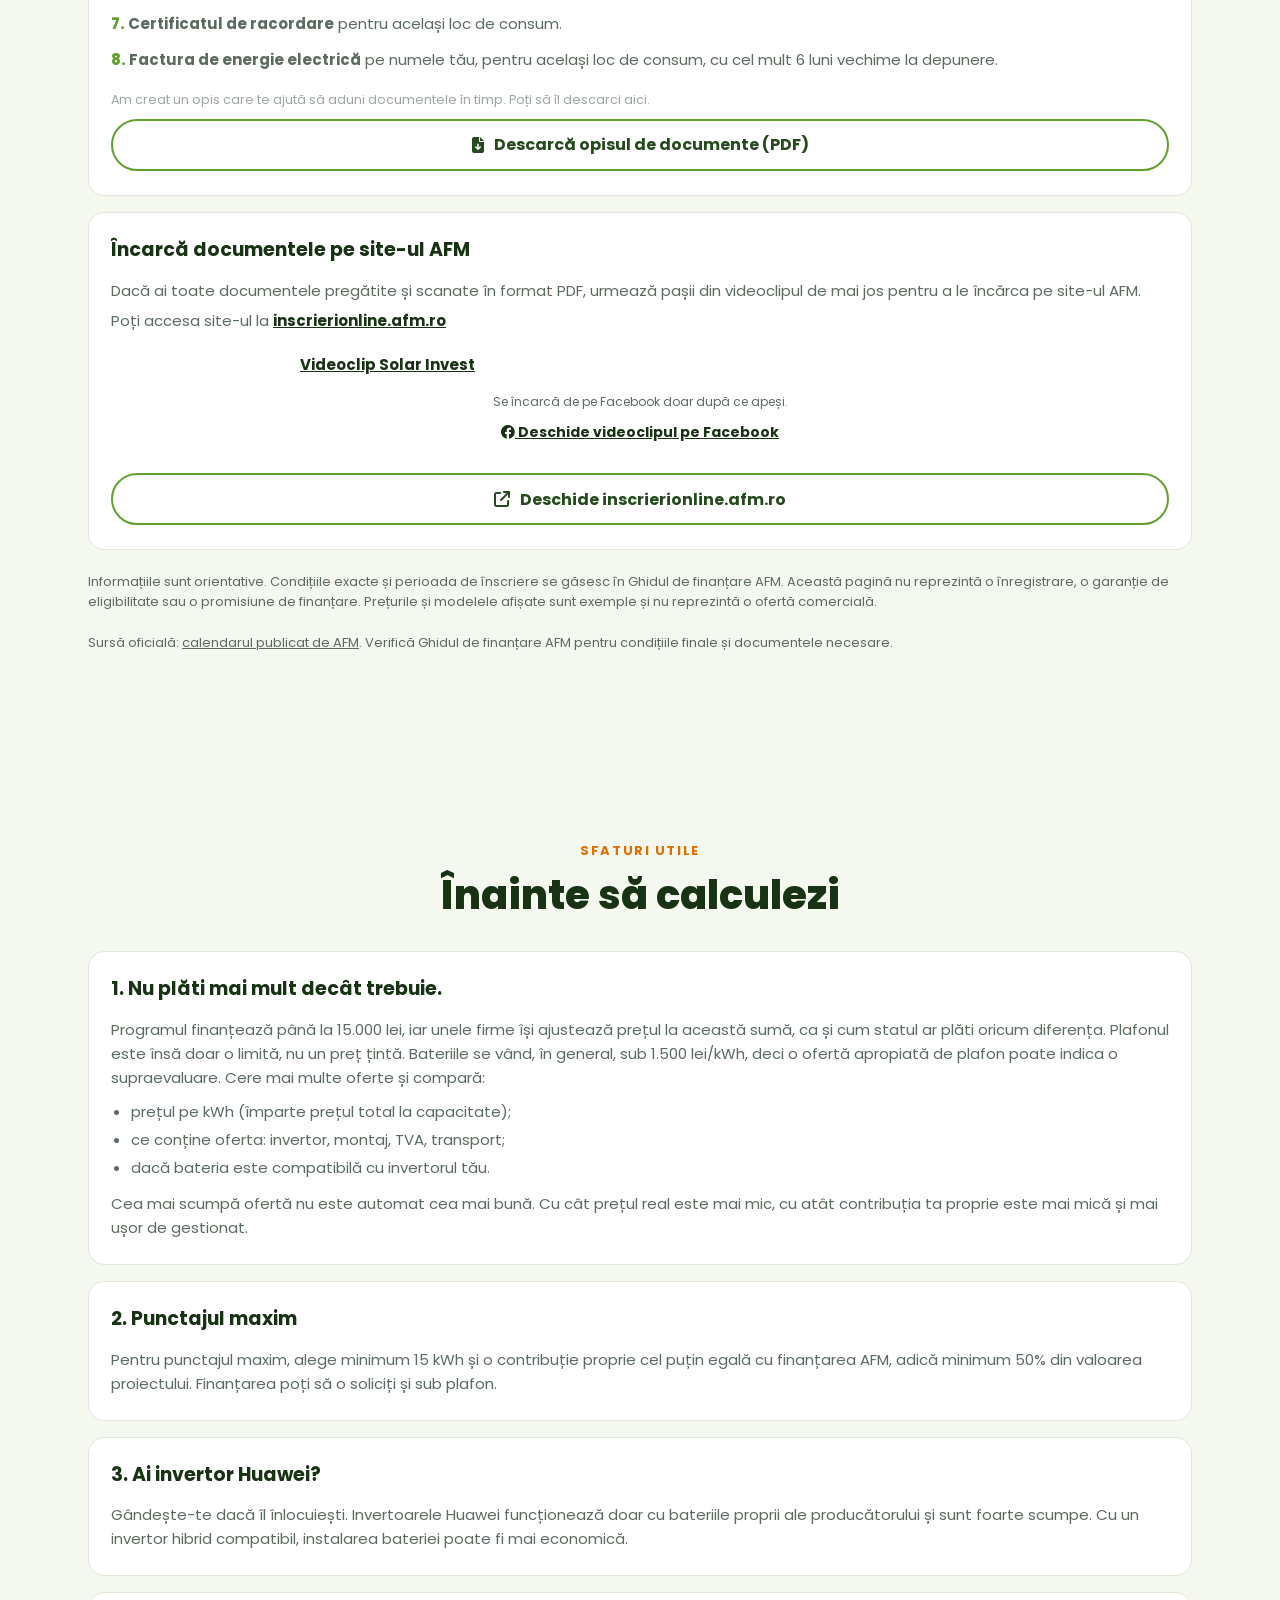
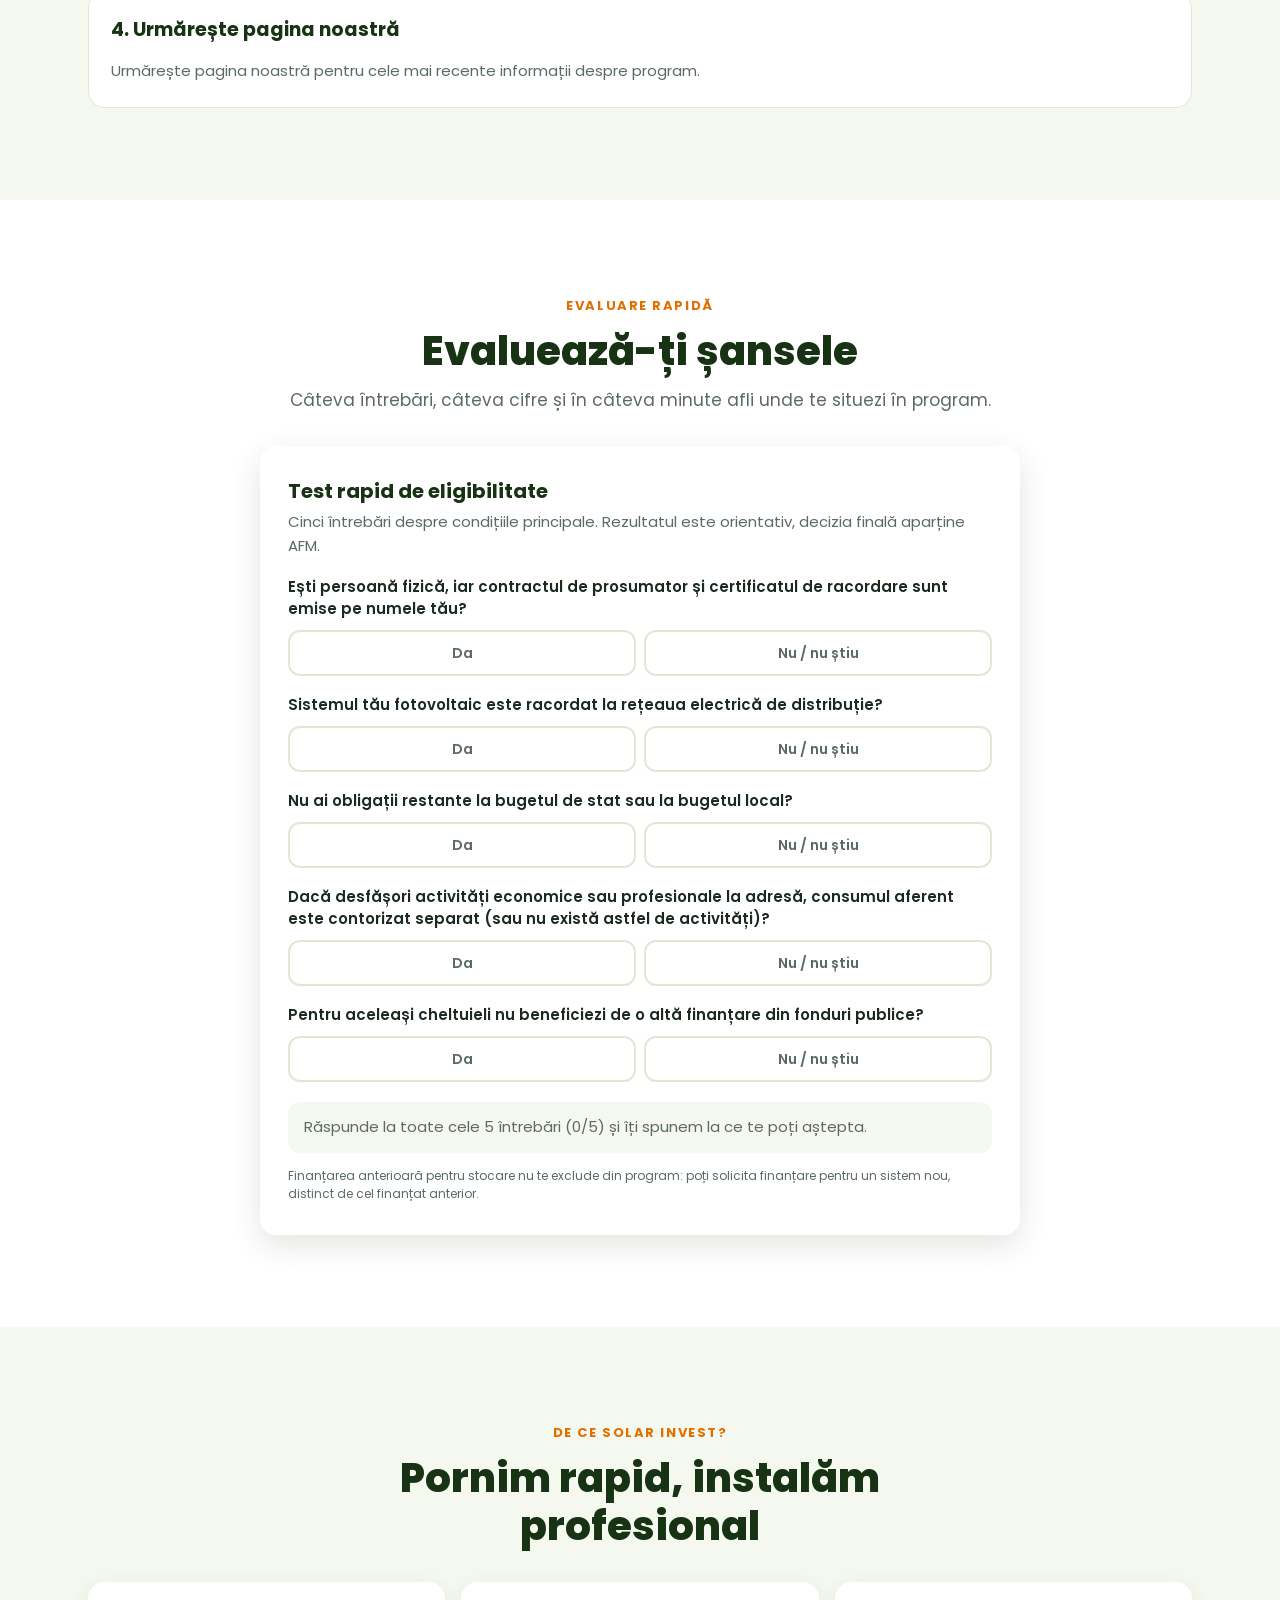
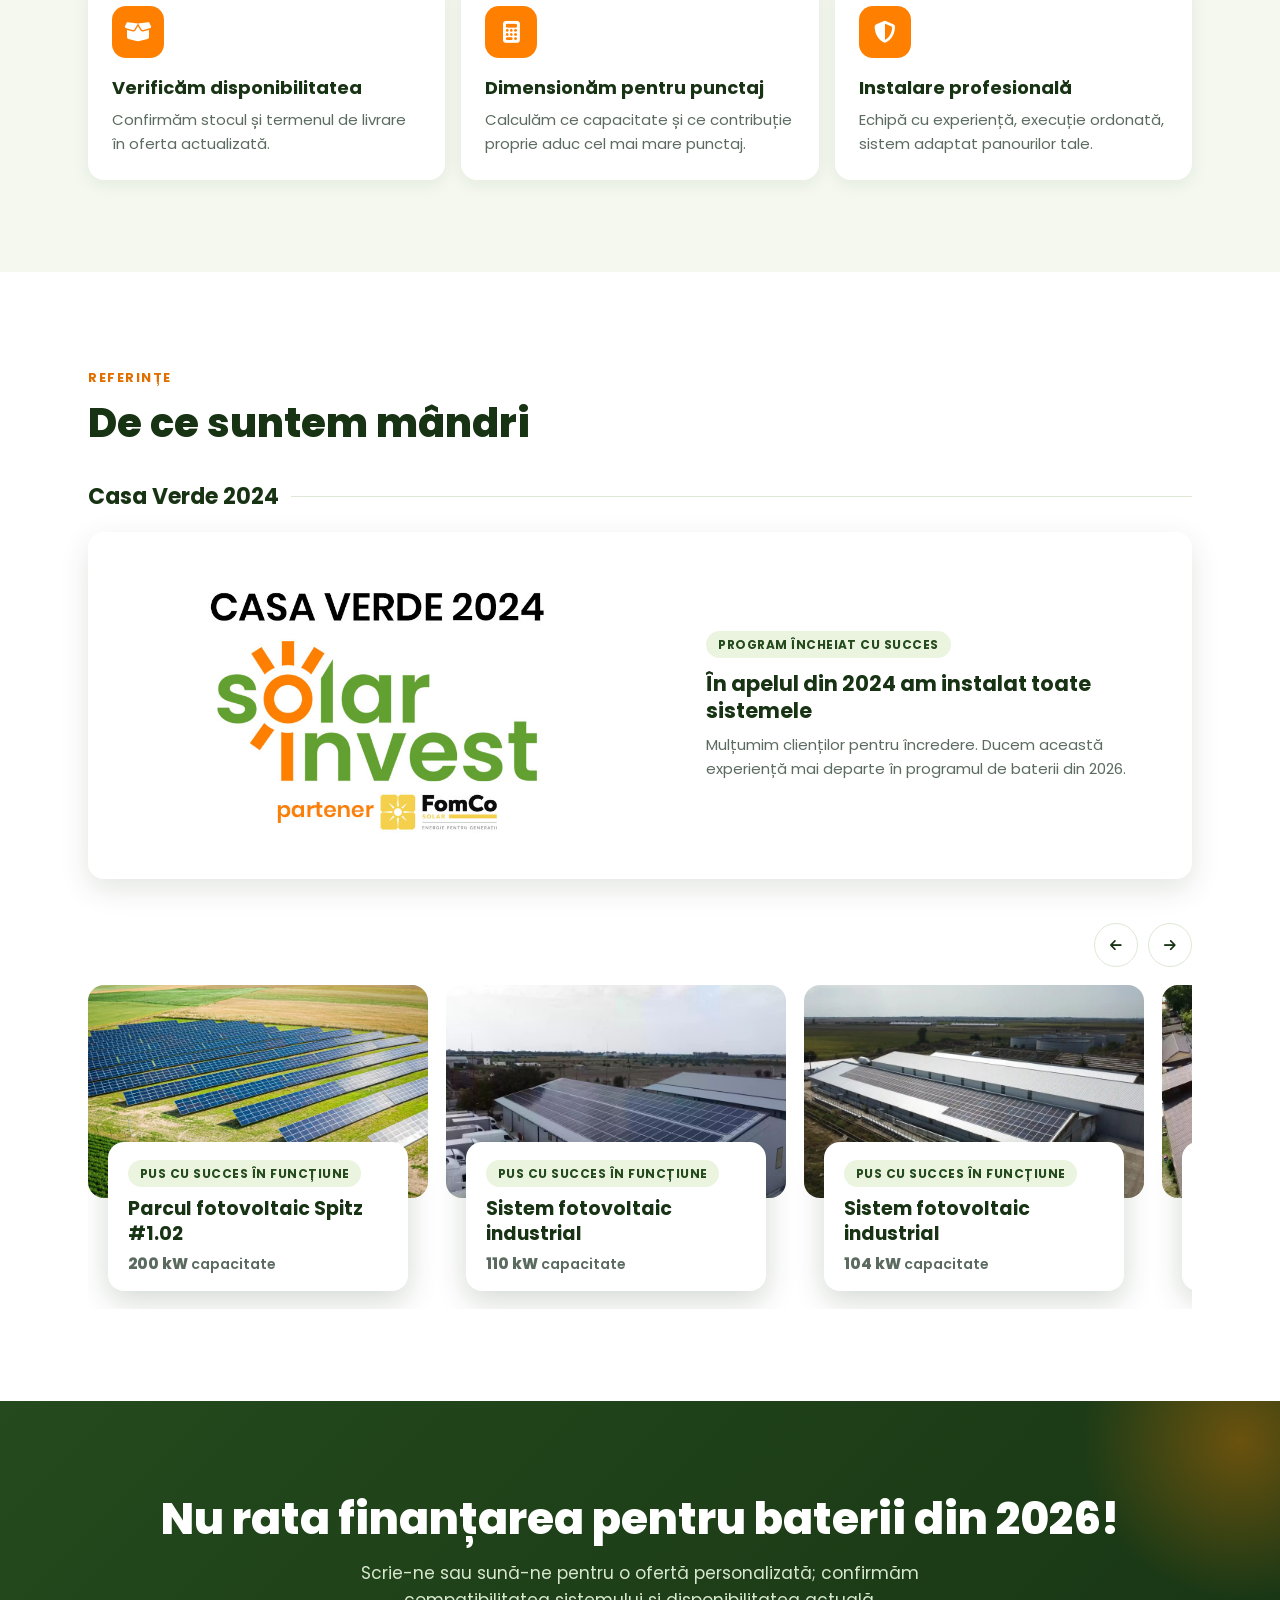
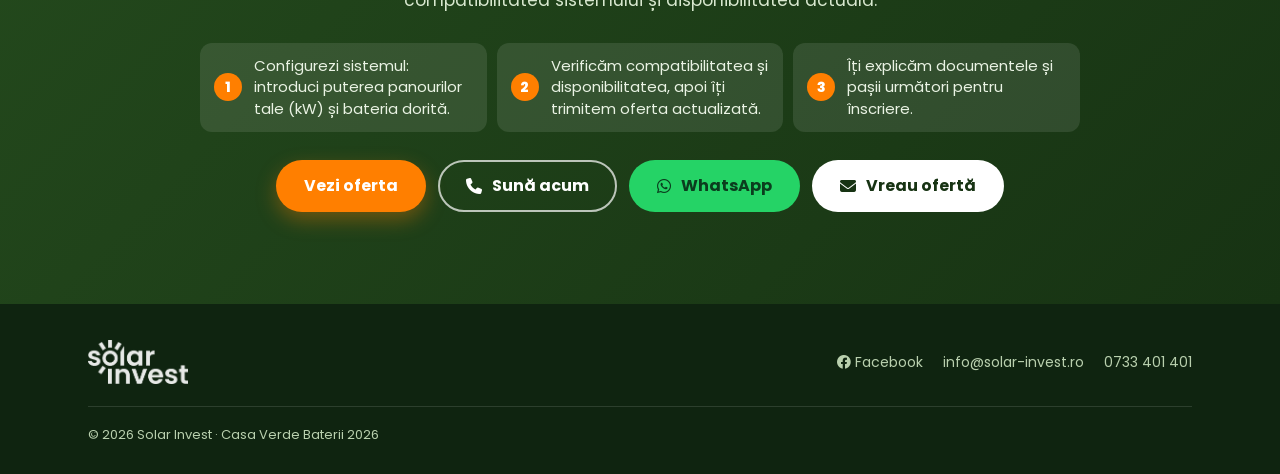
==== commit 966c4fb2: "Casa Verde: move package section into Ofertele noastre, styled like battery picker Co-Authored-By: C" ====
--- a/ro/index.html
+++ b/ro/index.html
@@ -13,7 +13,7 @@
     <link rel="icon" href="../assets/img/logo/prlogo.png">
     <link rel="alternate" hreflang="hu" href="../hu/index.html">
     <link rel="stylesheet" href="../assets/css/fontawesome.min.css">
-    <link rel="stylesheet" href="../assets/css/casa-verde-2026.css?v=20261119s">
+    <link rel="stylesheet" href="../assets/css/casa-verde-2026.css?v=20261119w">
     <script src="../assets/js/casa-verde-2026.js?v=20261117e" defer></script>
     <script src="../assets/js/pachet.js?v=1" defer></script>
 </head>
@@ -156,46 +156,46 @@
                     </div>
                     <a class="btn btn-primary battery-select-cta" data-feature="flux" data-flux href="https://solarflux.solar-invest.ro/green-house-configurator">Vreau ofertă</a>
                 </div>
-            </div>
-        </section>
-
-        <section class="section" id="pachet" data-pachet>
-            <div class="container">
-                <div class="section-head center">
-                    <h2>Vreau baterie + schimbare invertor</h2>
-                    <p>Alege varianta pentru sistemul tău complet.</p>
-                </div>
-                <div class="pk-phase" role="group">
+                <div class="battery-pick pachet-pick" id="pachet">
+                    <div class="battery-pick-intro">
+                        <h3>Vreau baterie + schimbare invertor</h3>
+                        <p>Alege varianta pentru sistemul tău complet.</p>
+                        <div class="pk-phase" role="group">
                     <button class="on" data-phase="mono" type="button" aria-pressed="true">Monofazat</button>
                     <button data-phase="tri" type="button" aria-pressed="false">Trifazat</button>
                 </div>
-                <div class="pk-top">
-                    <div class="pk-art"><img src="../assets/img/casa-verde/pachet-deye-invertor-baterie.png" width="1523" height="1419" loading="lazy" alt="Invertor și baterie Deye"></div>
-                    <div class="pk-tbl"><table>
-                        <thead><tr><th>Model</th><th>Capacitate inv.</th><th>Capacitate bat.</th><th class="r">Preț total</th></tr></thead>
-                        <tbody>
-                                <tr class="is-active" data-phase="mono" data-total="22900" data-batt="19000" data-kwh="16" data-inv="6" data-name="Invertor Deye 6kW cu back-up + Acumulator Deye SE-F16 Lite-O" data-type="Monofazat, Inv 6 kW Hybrid, back-up, manoperă, stocare IP22 – pentru interior" tabindex="0"><td><strong>Invertor Deye 6kW cu back-up + Acumulator Deye SE-F16 Lite-O</strong><small>Monofazat, Inv 6 kW Hybrid, back-up, manoperă, stocare IP22 – pentru interior</small></td><td>6 kW</td><td>16 kWh</td><td class="r"><strong>22.900 lei</strong></td></tr>
-                                <tr data-phase="mono" data-total="27900" data-batt="24000" data-kwh="20" data-inv="6" data-name="Invertor Deye 6kW cu back-up + Acumulator Deye SE-F20 Lite-O" data-type="Monofazat, Inv 6 kW Hybrid, back-up, manoperă, stocare IP22 – pentru interior" tabindex="0"><td><strong>Invertor Deye 6kW cu back-up + Acumulator Deye SE-F20 Lite-O</strong><small>Monofazat, Inv 6 kW Hybrid, back-up, manoperă, stocare IP22 – pentru interior</small></td><td>6 kW</td><td>20 kWh</td><td class="r"><strong>27.900 lei</strong></td></tr>
-                                <tr data-phase="mono" data-total="24990" data-batt="19000" data-kwh="16" data-inv="8" data-name="Invertor Deye 8kW cu back-up + Acumulator Deye SE-F16 Lite-O" data-type="Monofazat, Inv 8 kW Hybrid, back-up, manoperă, stocare IP22 – pentru interior" tabindex="0"><td><strong>Invertor Deye 8kW cu back-up + Acumulator Deye SE-F16 Lite-O</strong><small>Monofazat, Inv 8 kW Hybrid, back-up, manoperă, stocare IP22 – pentru interior</small></td><td>8 kW</td><td>16 kWh</td><td class="r"><strong>24.990 lei</strong></td></tr>
-                                <tr data-phase="mono" data-total="29990" data-batt="24000" data-kwh="20" data-inv="8" data-name="Invertor Deye 8kW cu back-up + Acumulator Deye SE-F20 Lite-O" data-type="Monofazat, Inv 8 kW Hybrid, back-up, manoperă, stocare IP22 – pentru interior" tabindex="0"><td><strong>Invertor Deye 8kW cu back-up + Acumulator Deye SE-F20 Lite-O</strong><small>Monofazat, Inv 8 kW Hybrid, back-up, manoperă, stocare IP22 – pentru interior</small></td><td>8 kW</td><td>20 kWh</td><td class="r"><strong>29.990 lei</strong></td></tr>
-                                <tr data-phase="mono" data-total="26490" data-batt="19000" data-kwh="16" data-inv="10" data-name="Invertor Deye 10kW cu back-up + Acumulator Deye SE-F16 Lite-O" data-type="Monofazat, Inv 10 kW Hybrid, back-up, manoperă, stocare IP22 – pentru interior" tabindex="0"><td><strong>Invertor Deye 10kW cu back-up + Acumulator Deye SE-F16 Lite-O</strong><small>Monofazat, Inv 10 kW Hybrid, back-up, manoperă, stocare IP22 – pentru interior</small></td><td>10 kW</td><td>16 kWh</td><td class="r"><strong>26.490 lei</strong></td></tr>
-                                <tr data-phase="mono" data-total="31490" data-batt="24000" data-kwh="20" data-inv="10" data-name="Invertor Deye 10kW cu back-up + Acumulator Deye SE-F20 Lite-O" data-type="Monofazat, Inv 10 kW Hybrid, back-up, manoperă, stocare IP22 – pentru interior" tabindex="0"><td><strong>Invertor Deye 10kW cu back-up + Acumulator Deye SE-F20 Lite-O</strong><small>Monofazat, Inv 10 kW Hybrid, back-up, manoperă, stocare IP22 – pentru interior</small></td><td>10 kW</td><td>20 kWh</td><td class="r"><strong>31.490 lei</strong></td></tr>
-                                <tr hidden data-phase="tri" data-total="26290" data-batt="19000" data-kwh="16" data-inv="6" data-name="Invertor Deye 6kW trifazat cu back-up + Acumulator Deye SE-F16 Lite-O" data-type="Trifazat, Inv 6 kW Hybrid, back-up, manoperă, stocare IP22 – pentru interior" tabindex="0"><td><strong>Invertor Deye 6kW trifazat cu back-up + Acumulator Deye SE-F16 Lite-O</strong><small>Trifazat, Inv 6 kW Hybrid, back-up, manoperă, stocare IP22 – pentru interior</small></td><td>6 kW</td><td>16 kWh</td><td class="r"><strong>26.290 lei</strong></td></tr>
-                                <tr hidden data-phase="tri" data-total="31290" data-batt="24000" data-kwh="20" data-inv="6" data-name="Invertor Deye 6kW trifazat cu back-up + Acumulator Deye SE-F20 Lite-O" data-type="Trifazat, Inv 6 kW Hybrid, back-up, manoperă, stocare IP22 – pentru interior" tabindex="0"><td><strong>Invertor Deye 6kW trifazat cu back-up + Acumulator Deye SE-F20 Lite-O</strong><small>Trifazat, Inv 6 kW Hybrid, back-up, manoperă, stocare IP22 – pentru interior</small></td><td>6 kW</td><td>20 kWh</td><td class="r"><strong>31.290 lei</strong></td></tr>
-                                <tr hidden data-phase="tri" data-total="26650" data-batt="19000" data-kwh="16" data-inv="8" data-name="Invertor Deye 8kW trifazat cu back-up + Acumulator Deye SE-F16 Lite-O" data-type="Trifazat, Inv 8 kW Hybrid, back-up, manoperă, stocare IP22 – pentru interior" tabindex="0"><td><strong>Invertor Deye 8kW trifazat cu back-up + Acumulator Deye SE-F16 Lite-O</strong><small>Trifazat, Inv 8 kW Hybrid, back-up, manoperă, stocare IP22 – pentru interior</small></td><td>8 kW</td><td>16 kWh</td><td class="r"><strong>26.650 lei</strong></td></tr>
-                                <tr hidden data-phase="tri" data-total="31650" data-batt="24000" data-kwh="20" data-inv="8" data-name="Invertor Deye 8kW trifazat cu back-up + Acumulator Deye SE-F20 Lite-O" data-type="Trifazat, Inv 8 kW Hybrid, back-up, manoperă, stocare IP22 – pentru interior" tabindex="0"><td><strong>Invertor Deye 8kW trifazat cu back-up + Acumulator Deye SE-F20 Lite-O</strong><small>Trifazat, Inv 8 kW Hybrid, back-up, manoperă, stocare IP22 – pentru interior</small></td><td>8 kW</td><td>20 kWh</td><td class="r"><strong>31.650 lei</strong></td></tr>
-                                <tr hidden data-phase="tri" data-total="27040" data-batt="19000" data-kwh="16" data-inv="10" data-name="Invertor Deye 10kW trifazat cu back-up + Acumulator Deye SE-F16 Lite-O" data-type="Trifazat, Inv 10 kW Hybrid, back-up, manoperă, stocare IP22 – pentru interior" tabindex="0"><td><strong>Invertor Deye 10kW trifazat cu back-up + Acumulator Deye SE-F16 Lite-O</strong><small>Trifazat, Inv 10 kW Hybrid, back-up, manoperă, stocare IP22 – pentru interior</small></td><td>10 kW</td><td>16 kWh</td><td class="r"><strong>27.040 lei</strong></td></tr>
-                                <tr hidden data-phase="tri" data-total="32040" data-batt="24000" data-kwh="20" data-inv="10" data-name="Invertor Deye 10kW trifazat cu back-up + Acumulator Deye SE-F20 Lite-O" data-type="Trifazat, Inv 10 kW Hybrid, back-up, manoperă, stocare IP22 – pentru interior" tabindex="0"><td><strong>Invertor Deye 10kW trifazat cu back-up + Acumulator Deye SE-F20 Lite-O</strong><small>Trifazat, Inv 10 kW Hybrid, back-up, manoperă, stocare IP22 – pentru interior</small></td><td>10 kW</td><td>20 kWh</td><td class="r"><strong>32.040 lei</strong></td></tr>
-                                <tr hidden data-phase="tri" data-total="27590" data-batt="19000" data-kwh="16" data-inv="12" data-name="Invertor Deye 12kW trifazat cu back-up + Acumulator Deye SE-F16 Lite-O" data-type="Trifazat, Inv 12 kW Hybrid, back-up, manoperă, stocare IP22 – pentru interior" tabindex="0"><td><strong>Invertor Deye 12kW trifazat cu back-up + Acumulator Deye SE-F16 Lite-O</strong><small>Trifazat, Inv 12 kW Hybrid, back-up, manoperă, stocare IP22 – pentru interior</small></td><td>12 kW</td><td>16 kWh</td><td class="r"><strong>27.590 lei</strong></td></tr>
-                                <tr hidden data-phase="tri" data-total="32590" data-batt="24000" data-kwh="20" data-inv="12" data-name="Invertor Deye 12kW trifazat cu back-up + Acumulator Deye SE-F20 Lite-O" data-type="Trifazat, Inv 12 kW Hybrid, back-up, manoperă, stocare IP22 – pentru interior" tabindex="0"><td><strong>Invertor Deye 12kW trifazat cu back-up + Acumulator Deye SE-F20 Lite-O</strong><small>Trifazat, Inv 12 kW Hybrid, back-up, manoperă, stocare IP22 – pentru interior</small></td><td>12 kW</td><td>20 kWh</td><td class="r"><strong>32.590 lei</strong></td></tr>
-                                <tr hidden data-phase="tri" data-total="28690" data-batt="19000" data-kwh="16" data-inv="15" data-name="Invertor Deye 15kW trifazat cu back-up + Acumulator Deye SE-F16 Lite-O" data-type="Trifazat, Inv 15 kW Hybrid, back-up, manoperă, stocare IP22 – pentru interior" tabindex="0"><td><strong>Invertor Deye 15kW trifazat cu back-up + Acumulator Deye SE-F16 Lite-O</strong><small>Trifazat, Inv 15 kW Hybrid, back-up, manoperă, stocare IP22 – pentru interior</small></td><td>15 kW</td><td>16 kWh</td><td class="r"><strong>28.690 lei</strong></td></tr>
-                                <tr hidden data-phase="tri" data-total="33690" data-batt="24000" data-kwh="20" data-inv="15" data-name="Invertor Deye 15kW trifazat cu back-up + Acumulator Deye SE-F20 Lite-O" data-type="Trifazat, Inv 15 kW Hybrid, back-up, manoperă, stocare IP22 – pentru interior" tabindex="0"><td><strong>Invertor Deye 15kW trifazat cu back-up + Acumulator Deye SE-F20 Lite-O</strong><small>Trifazat, Inv 15 kW Hybrid, back-up, manoperă, stocare IP22 – pentru interior</small></td><td>15 kW</td><td>20 kWh</td><td class="r"><strong>33.690 lei</strong></td></tr>
-                                <tr hidden data-phase="tri" data-total="31190" data-batt="19000" data-kwh="16" data-inv="20" data-name="Invertor Deye 20kW trifazat cu back-up + Acumulator Deye SE-F16 Lite-O" data-type="Trifazat, Inv 20 kW Hybrid, back-up, manoperă, stocare IP22 – pentru interior" tabindex="0"><td><strong>Invertor Deye 20kW trifazat cu back-up + Acumulator Deye SE-F16 Lite-O</strong><small>Trifazat, Inv 20 kW Hybrid, back-up, manoperă, stocare IP22 – pentru interior</small></td><td>20 kW</td><td>16 kWh</td><td class="r"><strong>31.190 lei</strong></td></tr>
-                                <tr hidden data-phase="tri" data-total="36190" data-batt="24000" data-kwh="20" data-inv="20" data-name="Invertor Deye 20kW trifazat cu back-up + Acumulator Deye SE-F20 Lite-O" data-type="Trifazat, Inv 20 kW Hybrid, back-up, manoperă, stocare IP22 – pentru interior" tabindex="0"><td><strong>Invertor Deye 20kW trifazat cu back-up + Acumulator Deye SE-F20 Lite-O</strong><small>Trifazat, Inv 20 kW Hybrid, back-up, manoperă, stocare IP22 – pentru interior</small></td><td>20 kW</td><td>20 kWh</td><td class="r"><strong>36.190 lei</strong></td></tr>
-                        </tbody>
-                    </table></div>
-                </div>
-                <div class="pk-card" aria-live="polite">
+                    </div>
+                    <div class="battery-pick-grid">
+                        <div class="battery-pick-table-wrap">
+                            <table class="battery-pick-table">
+                                <thead><tr><th>Model</th><th>Capacitate inv.</th><th>Capacitate bat.</th><th class="r">Preț total</th></tr></thead>
+                                <tbody>
+                                <tr class="battery-pick-row is-active" data-phase="mono" data-total="22900" data-batt="19000" data-kwh="16" data-inv="6" data-name="Invertor Deye 6kW cu back-up + Acumulator Deye SE-F16 Lite-O" data-type="Monofazat, Inv 6 kW Hybrid, back-up, manoperă, stocare IP22 – pentru interior" tabindex="0"><td><span class="battery-pick-name">Invertor Deye 6kW cu back-up + Acumulator Deye SE-F16 Lite-O</span><span class="battery-pick-type">Monofazat, Inv 6 kW Hybrid, back-up, manoperă, stocare IP22 – pentru interior</span></td><td class="battery-pick-kwh">6 kW</td><td class="battery-pick-kwh">16 kWh</td><td class="r"><strong>22.900 lei</strong></td></tr>
+                                <tr class="battery-pick-row" data-phase="mono" data-total="27900" data-batt="24000" data-kwh="20" data-inv="6" data-name="Invertor Deye 6kW cu back-up + Acumulator Deye SE-F20 Lite-O" data-type="Monofazat, Inv 6 kW Hybrid, back-up, manoperă, stocare IP22 – pentru interior" tabindex="0"><td><span class="battery-pick-name">Invertor Deye 6kW cu back-up + Acumulator Deye SE-F20 Lite-O</span><span class="battery-pick-type">Monofazat, Inv 6 kW Hybrid, back-up, manoperă, stocare IP22 – pentru interior</span></td><td class="battery-pick-kwh">6 kW</td><td class="battery-pick-kwh">20 kWh</td><td class="r"><strong>27.900 lei</strong></td></tr>
+                                <tr class="battery-pick-row" data-phase="mono" data-total="24990" data-batt="19000" data-kwh="16" data-inv="8" data-name="Invertor Deye 8kW cu back-up + Acumulator Deye SE-F16 Lite-O" data-type="Monofazat, Inv 8 kW Hybrid, back-up, manoperă, stocare IP22 – pentru interior" tabindex="0"><td><span class="battery-pick-name">Invertor Deye 8kW cu back-up + Acumulator Deye SE-F16 Lite-O</span><span class="battery-pick-type">Monofazat, Inv 8 kW Hybrid, back-up, manoperă, stocare IP22 – pentru interior</span></td><td class="battery-pick-kwh">8 kW</td><td class="battery-pick-kwh">16 kWh</td><td class="r"><strong>24.990 lei</strong></td></tr>
+                                <tr class="battery-pick-row" data-phase="mono" data-total="29990" data-batt="24000" data-kwh="20" data-inv="8" data-name="Invertor Deye 8kW cu back-up + Acumulator Deye SE-F20 Lite-O" data-type="Monofazat, Inv 8 kW Hybrid, back-up, manoperă, stocare IP22 – pentru interior" tabindex="0"><td><span class="battery-pick-name">Invertor Deye 8kW cu back-up + Acumulator Deye SE-F20 Lite-O</span><span class="battery-pick-type">Monofazat, Inv 8 kW Hybrid, back-up, manoperă, stocare IP22 – pentru interior</span></td><td class="battery-pick-kwh">8 kW</td><td class="battery-pick-kwh">20 kWh</td><td class="r"><strong>29.990 lei</strong></td></tr>
+                                <tr class="battery-pick-row" data-phase="mono" data-total="26490" data-batt="19000" data-kwh="16" data-inv="10" data-name="Invertor Deye 10kW cu back-up + Acumulator Deye SE-F16 Lite-O" data-type="Monofazat, Inv 10 kW Hybrid, back-up, manoperă, stocare IP22 – pentru interior" tabindex="0"><td><span class="battery-pick-name">Invertor Deye 10kW cu back-up + Acumulator Deye SE-F16 Lite-O</span><span class="battery-pick-type">Monofazat, Inv 10 kW Hybrid, back-up, manoperă, stocare IP22 – pentru interior</span></td><td class="battery-pick-kwh">10 kW</td><td class="battery-pick-kwh">16 kWh</td><td class="r"><strong>26.490 lei</strong></td></tr>
+                                <tr class="battery-pick-row" data-phase="mono" data-total="31490" data-batt="24000" data-kwh="20" data-inv="10" data-name="Invertor Deye 10kW cu back-up + Acumulator Deye SE-F20 Lite-O" data-type="Monofazat, Inv 10 kW Hybrid, back-up, manoperă, stocare IP22 – pentru interior" tabindex="0"><td><span class="battery-pick-name">Invertor Deye 10kW cu back-up + Acumulator Deye SE-F20 Lite-O</span><span class="battery-pick-type">Monofazat, Inv 10 kW Hybrid, back-up, manoperă, stocare IP22 – pentru interior</span></td><td class="battery-pick-kwh">10 kW</td><td class="battery-pick-kwh">20 kWh</td><td class="r"><strong>31.490 lei</strong></td></tr>
+                                <tr class="battery-pick-row" hidden data-phase="tri" data-total="26290" data-batt="19000" data-kwh="16" data-inv="6" data-name="Invertor Deye 6kW trifazat cu back-up + Acumulator Deye SE-F16 Lite-O" data-type="Trifazat, Inv 6 kW Hybrid, back-up, manoperă, stocare IP22 – pentru interior" tabindex="0"><td><span class="battery-pick-name">Invertor Deye 6kW trifazat cu back-up + Acumulator Deye SE-F16 Lite-O</span><span class="battery-pick-type">Trifazat, Inv 6 kW Hybrid, back-up, manoperă, stocare IP22 – pentru interior</span></td><td class="battery-pick-kwh">6 kW</td><td class="battery-pick-kwh">16 kWh</td><td class="r"><strong>26.290 lei</strong></td></tr>
+                                <tr class="battery-pick-row" hidden data-phase="tri" data-total="31290" data-batt="24000" data-kwh="20" data-inv="6" data-name="Invertor Deye 6kW trifazat cu back-up + Acumulator Deye SE-F20 Lite-O" data-type="Trifazat, Inv 6 kW Hybrid, back-up, manoperă, stocare IP22 – pentru interior" tabindex="0"><td><span class="battery-pick-name">Invertor Deye 6kW trifazat cu back-up + Acumulator Deye SE-F20 Lite-O</span><span class="battery-pick-type">Trifazat, Inv 6 kW Hybrid, back-up, manoperă, stocare IP22 – pentru interior</span></td><td class="battery-pick-kwh">6 kW</td><td class="battery-pick-kwh">20 kWh</td><td class="r"><strong>31.290 lei</strong></td></tr>
+                                <tr class="battery-pick-row" hidden data-phase="tri" data-total="26650" data-batt="19000" data-kwh="16" data-inv="8" data-name="Invertor Deye 8kW trifazat cu back-up + Acumulator Deye SE-F16 Lite-O" data-type="Trifazat, Inv 8 kW Hybrid, back-up, manoperă, stocare IP22 – pentru interior" tabindex="0"><td><span class="battery-pick-name">Invertor Deye 8kW trifazat cu back-up + Acumulator Deye SE-F16 Lite-O</span><span class="battery-pick-type">Trifazat, Inv 8 kW Hybrid, back-up, manoperă, stocare IP22 – pentru interior</span></td><td class="battery-pick-kwh">8 kW</td><td class="battery-pick-kwh">16 kWh</td><td class="r"><strong>26.650 lei</strong></td></tr>
+                                <tr class="battery-pick-row" hidden data-phase="tri" data-total="31650" data-batt="24000" data-kwh="20" data-inv="8" data-name="Invertor Deye 8kW trifazat cu back-up + Acumulator Deye SE-F20 Lite-O" data-type="Trifazat, Inv 8 kW Hybrid, back-up, manoperă, stocare IP22 – pentru interior" tabindex="0"><td><span class="battery-pick-name">Invertor Deye 8kW trifazat cu back-up + Acumulator Deye SE-F20 Lite-O</span><span class="battery-pick-type">Trifazat, Inv 8 kW Hybrid, back-up, manoperă, stocare IP22 – pentru interior</span></td><td class="battery-pick-kwh">8 kW</td><td class="battery-pick-kwh">20 kWh</td><td class="r"><strong>31.650 lei</strong></td></tr>
+                                <tr class="battery-pick-row" hidden data-phase="tri" data-total="27040" data-batt="19000" data-kwh="16" data-inv="10" data-name="Invertor Deye 10kW trifazat cu back-up + Acumulator Deye SE-F16 Lite-O" data-type="Trifazat, Inv 10 kW Hybrid, back-up, manoperă, stocare IP22 – pentru interior" tabindex="0"><td><span class="battery-pick-name">Invertor Deye 10kW trifazat cu back-up + Acumulator Deye SE-F16 Lite-O</span><span class="battery-pick-type">Trifazat, Inv 10 kW Hybrid, back-up, manoperă, stocare IP22 – pentru interior</span></td><td class="battery-pick-kwh">10 kW</td><td class="battery-pick-kwh">16 kWh</td><td class="r"><strong>27.040 lei</strong></td></tr>
+                                <tr class="battery-pick-row" hidden data-phase="tri" data-total="32040" data-batt="24000" data-kwh="20" data-inv="10" data-name="Invertor Deye 10kW trifazat cu back-up + Acumulator Deye SE-F20 Lite-O" data-type="Trifazat, Inv 10 kW Hybrid, back-up, manoperă, stocare IP22 – pentru interior" tabindex="0"><td><span class="battery-pick-name">Invertor Deye 10kW trifazat cu back-up + Acumulator Deye SE-F20 Lite-O</span><span class="battery-pick-type">Trifazat, Inv 10 kW Hybrid, back-up, manoperă, stocare IP22 – pentru interior</span></td><td class="battery-pick-kwh">10 kW</td><td class="battery-pick-kwh">20 kWh</td><td class="r"><strong>32.040 lei</strong></td></tr>
+                                <tr class="battery-pick-row" hidden data-phase="tri" data-total="27590" data-batt="19000" data-kwh="16" data-inv="12" data-name="Invertor Deye 12kW trifazat cu back-up + Acumulator Deye SE-F16 Lite-O" data-type="Trifazat, Inv 12 kW Hybrid, back-up, manoperă, stocare IP22 – pentru interior" tabindex="0"><td><span class="battery-pick-name">Invertor Deye 12kW trifazat cu back-up + Acumulator Deye SE-F16 Lite-O</span><span class="battery-pick-type">Trifazat, Inv 12 kW Hybrid, back-up, manoperă, stocare IP22 – pentru interior</span></td><td class="battery-pick-kwh">12 kW</td><td class="battery-pick-kwh">16 kWh</td><td class="r"><strong>27.590 lei</strong></td></tr>
+                                <tr class="battery-pick-row" hidden data-phase="tri" data-total="32590" data-batt="24000" data-kwh="20" data-inv="12" data-name="Invertor Deye 12kW trifazat cu back-up + Acumulator Deye SE-F20 Lite-O" data-type="Trifazat, Inv 12 kW Hybrid, back-up, manoperă, stocare IP22 – pentru interior" tabindex="0"><td><span class="battery-pick-name">Invertor Deye 12kW trifazat cu back-up + Acumulator Deye SE-F20 Lite-O</span><span class="battery-pick-type">Trifazat, Inv 12 kW Hybrid, back-up, manoperă, stocare IP22 – pentru interior</span></td><td class="battery-pick-kwh">12 kW</td><td class="battery-pick-kwh">20 kWh</td><td class="r"><strong>32.590 lei</strong></td></tr>
+                                <tr class="battery-pick-row" hidden data-phase="tri" data-total="28690" data-batt="19000" data-kwh="16" data-inv="15" data-name="Invertor Deye 15kW trifazat cu back-up + Acumulator Deye SE-F16 Lite-O" data-type="Trifazat, Inv 15 kW Hybrid, back-up, manoperă, stocare IP22 – pentru interior" tabindex="0"><td><span class="battery-pick-name">Invertor Deye 15kW trifazat cu back-up + Acumulator Deye SE-F16 Lite-O</span><span class="battery-pick-type">Trifazat, Inv 15 kW Hybrid, back-up, manoperă, stocare IP22 – pentru interior</span></td><td class="battery-pick-kwh">15 kW</td><td class="battery-pick-kwh">16 kWh</td><td class="r"><strong>28.690 lei</strong></td></tr>
+                                <tr class="battery-pick-row" hidden data-phase="tri" data-total="33690" data-batt="24000" data-kwh="20" data-inv="15" data-name="Invertor Deye 15kW trifazat cu back-up + Acumulator Deye SE-F20 Lite-O" data-type="Trifazat, Inv 15 kW Hybrid, back-up, manoperă, stocare IP22 – pentru interior" tabindex="0"><td><span class="battery-pick-name">Invertor Deye 15kW trifazat cu back-up + Acumulator Deye SE-F20 Lite-O</span><span class="battery-pick-type">Trifazat, Inv 15 kW Hybrid, back-up, manoperă, stocare IP22 – pentru interior</span></td><td class="battery-pick-kwh">15 kW</td><td class="battery-pick-kwh">20 kWh</td><td class="r"><strong>33.690 lei</strong></td></tr>
+                                <tr class="battery-pick-row" hidden data-phase="tri" data-total="31190" data-batt="19000" data-kwh="16" data-inv="20" data-name="Invertor Deye 20kW trifazat cu back-up + Acumulator Deye SE-F16 Lite-O" data-type="Trifazat, Inv 20 kW Hybrid, back-up, manoperă, stocare IP22 – pentru interior" tabindex="0"><td><span class="battery-pick-name">Invertor Deye 20kW trifazat cu back-up + Acumulator Deye SE-F16 Lite-O</span><span class="battery-pick-type">Trifazat, Inv 20 kW Hybrid, back-up, manoperă, stocare IP22 – pentru interior</span></td><td class="battery-pick-kwh">20 kW</td><td class="battery-pick-kwh">16 kWh</td><td class="r"><strong>31.190 lei</strong></td></tr>
+                                <tr class="battery-pick-row" hidden data-phase="tri" data-total="36190" data-batt="24000" data-kwh="20" data-inv="20" data-name="Invertor Deye 20kW trifazat cu back-up + Acumulator Deye SE-F20 Lite-O" data-type="Trifazat, Inv 20 kW Hybrid, back-up, manoperă, stocare IP22 – pentru interior" tabindex="0"><td><span class="battery-pick-name">Invertor Deye 20kW trifazat cu back-up + Acumulator Deye SE-F20 Lite-O</span><span class="battery-pick-type">Trifazat, Inv 20 kW Hybrid, back-up, manoperă, stocare IP22 – pentru interior</span></td><td class="battery-pick-kwh">20 kW</td><td class="battery-pick-kwh">20 kWh</td><td class="r"><strong>36.190 lei</strong></td></tr>
+                                </tbody>
+                            </table>
+                        </div>
+                        <div class="battery-pick-art">
+                            <span class="battery-art"><img src="../assets/img/casa-verde/pachet-deye-invertor-baterie.png" width="1523" height="1419" loading="lazy" alt="Invertor și baterie Deye"></span>
+                        </div>
+                    </div>
+<div class="battery-offer-summary pk-card" aria-live="polite">
                     <div class="pk-sum">
                         <div class="pk-head">
                             <div><h3 data-pk="name"></h3><p data-pk="type"></p></div>
@@ -215,6 +215,7 @@
                         <label class="pk-prior"><input type="checkbox" data-pk="prior"><span>Am primit deja finanțare publică pentru un sistem de stocare (pierd cele 25 de puncte)</span></label>
                         <a class="pk-cta" data-pk="cta" href="https://solarflux.solar-invest.ro/green-house-configurator">Vreau ofertă</a>
                     </div>
+                </div>
                 </div>
             </div>
         </section>
--- a/assets/css/casa-verde-2026.css
+++ b/assets/css/casa-verde-2026.css
@@ -463,7 +463,7 @@
 .battery-pick-row td.r{text-align:right}
 .battery-pick-row strong{display:block;color:var(--green-dark);white-space:nowrap}
 .battery-pick-row small{display:block;font-size:11px;color:var(--muted)}
-@media (max-width:760px){.battery-pick-grid{grid-template-columns:1fr}.battery-pick-art{min-height:240px}}
+@media (max-width:760px){.battery-pick-grid{grid-template-columns:1fr}.battery-pick-art{order:-1;min-height:240px}}
 
 /* Battery picker image: remove the carousel's card/shadow styling so the transparent PNG sits clean */
 .battery-pick-art{background:none;box-shadow:none;border-radius:0;padding:0;min-height:300px}
@@ -508,3 +508,18 @@
 #pachet .pk-tbl tr.is-active td:first-child{box-shadow:inset 4px 0 0 var(--green)}
 #pachet .pk-tbl td.r{white-space:nowrap}
 #pachet .pk-tbl tr[tabindex]:focus-visible{outline-offset:-3px}
+/* #pachet now lives inside #oferte, styled like the battery picker */
+.pachet-pick{margin-top:56px;padding-top:40px;border-top:1px solid var(--line)}
+.pachet-pick .pk-phase{margin:16px 0 0}
+.pachet-pick .battery-pick-art img{max-height:340px}
+.pachet-pick .battery-offer-summary{max-width:760px}
+.pachet-pick .pk-sum{padding:0}
+.pachet-pick .battery-pick-row td.r{white-space:nowrap}
+.pachet-pick .battery-pick-type{margin-top:2px}
+@media (max-width:760px){
+  .pachet-pick .battery-pick-table th:nth-child(2),.pachet-pick .battery-pick-table td:nth-child(2){display:none}
+  .pachet-pick .battery-pick-table{font-size:13px}
+  .pachet-pick .battery-pick-row td{padding:12px 8px}
+  .pachet-pick .battery-pick-table th{padding:10px 8px}
+  .pachet-pick .battery-pick-table-wrap{overflow-x:auto}
+}
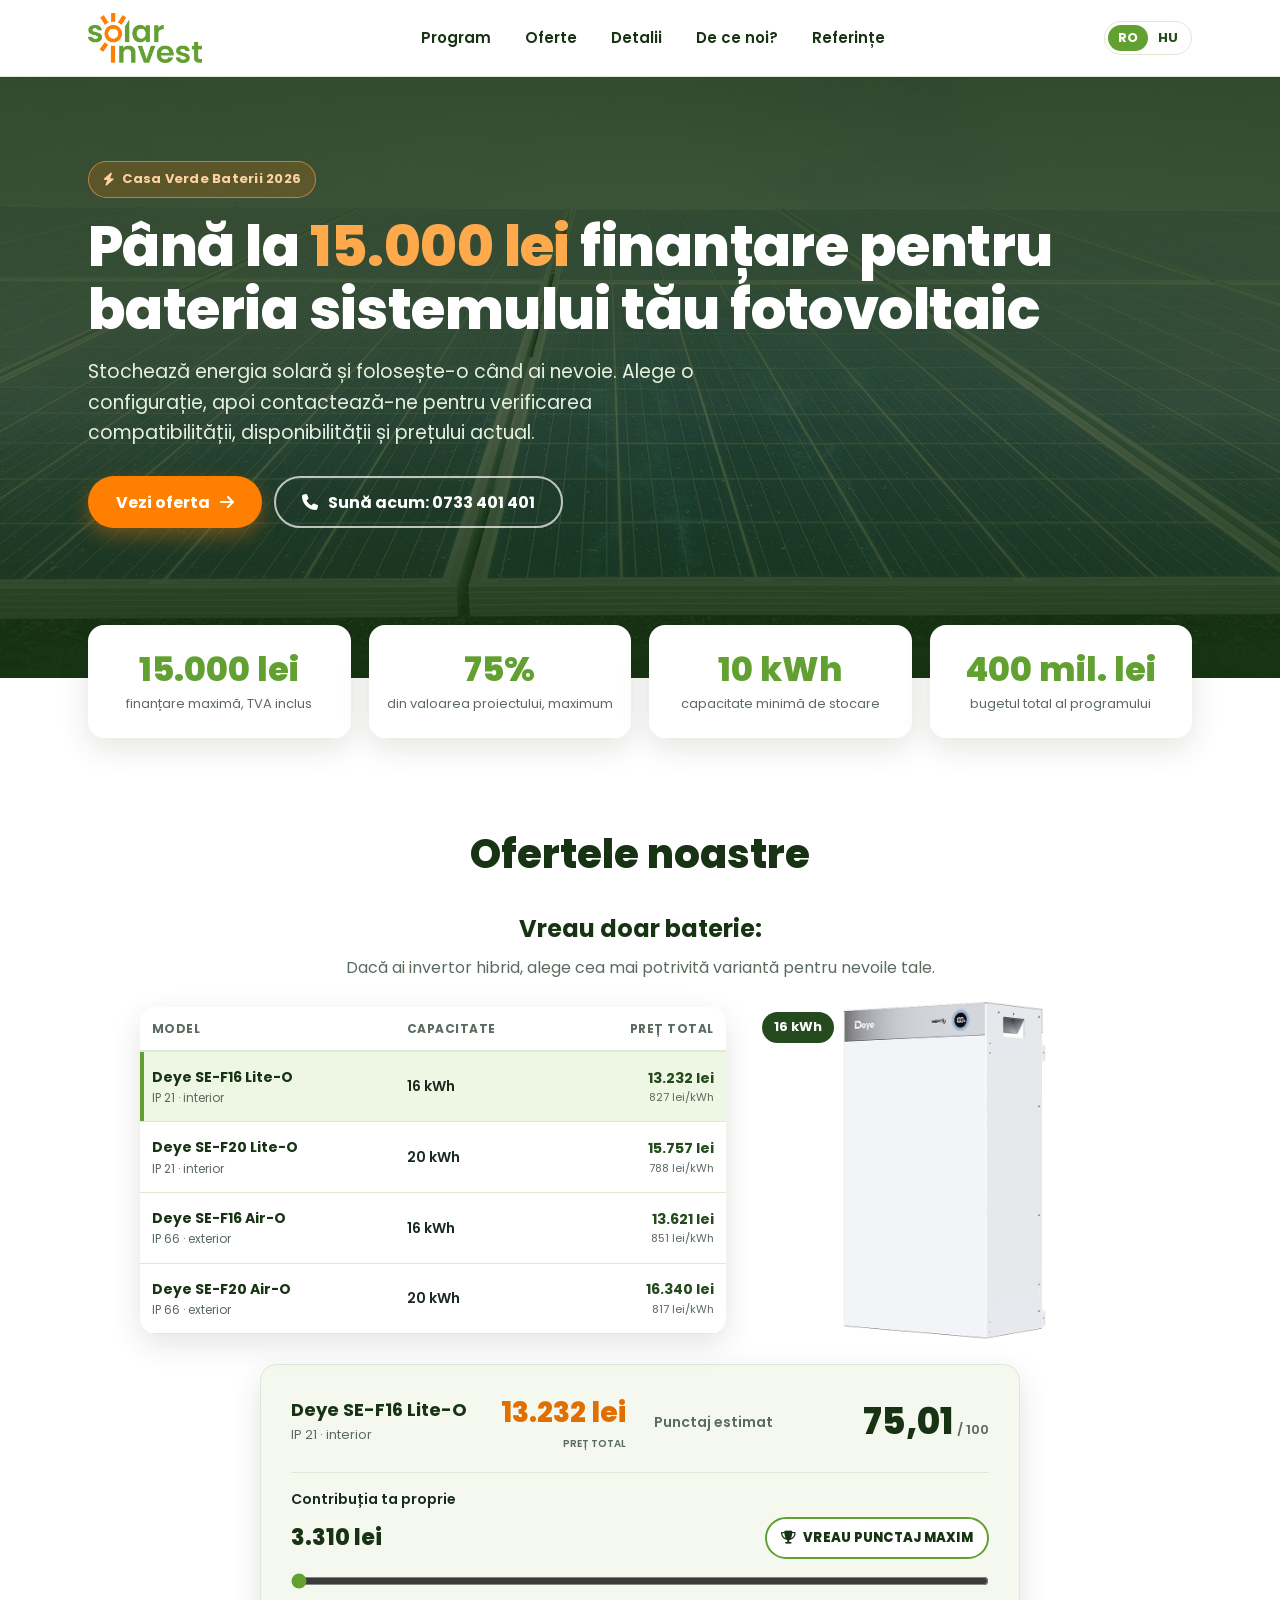
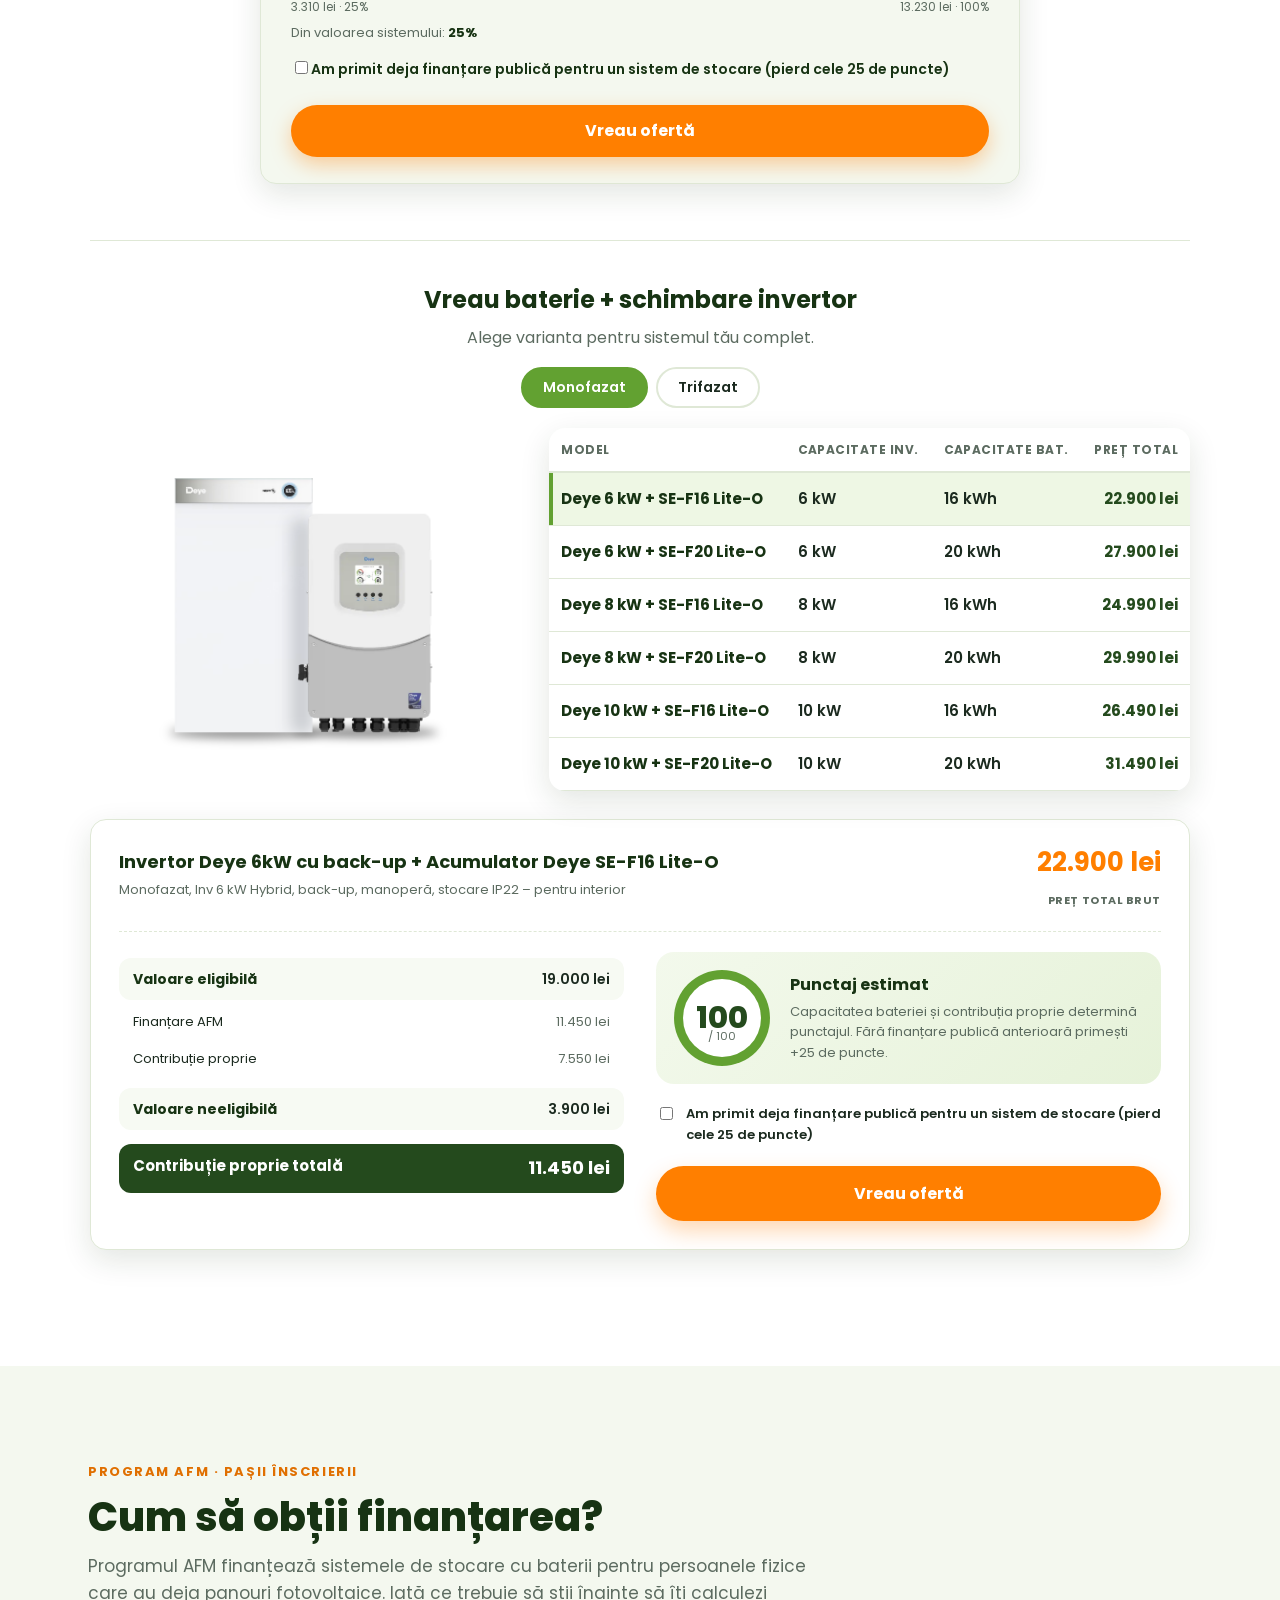
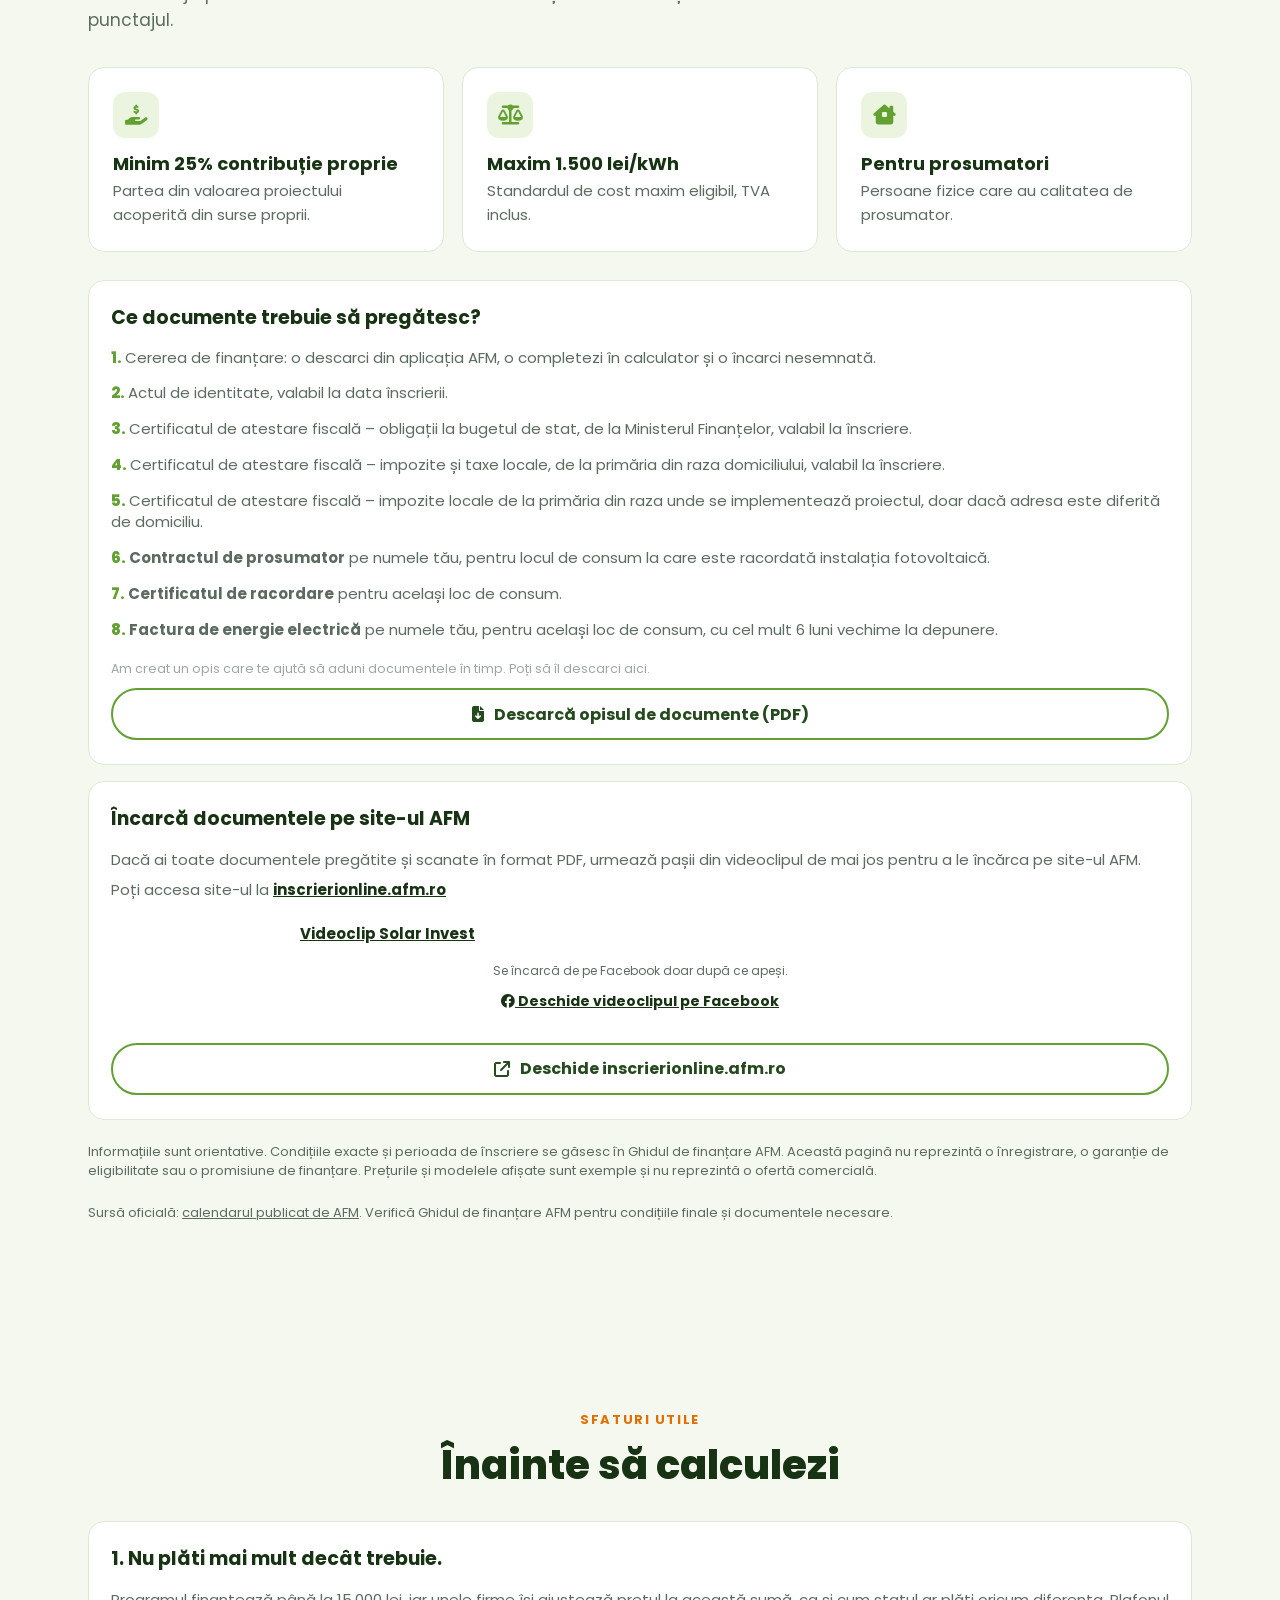
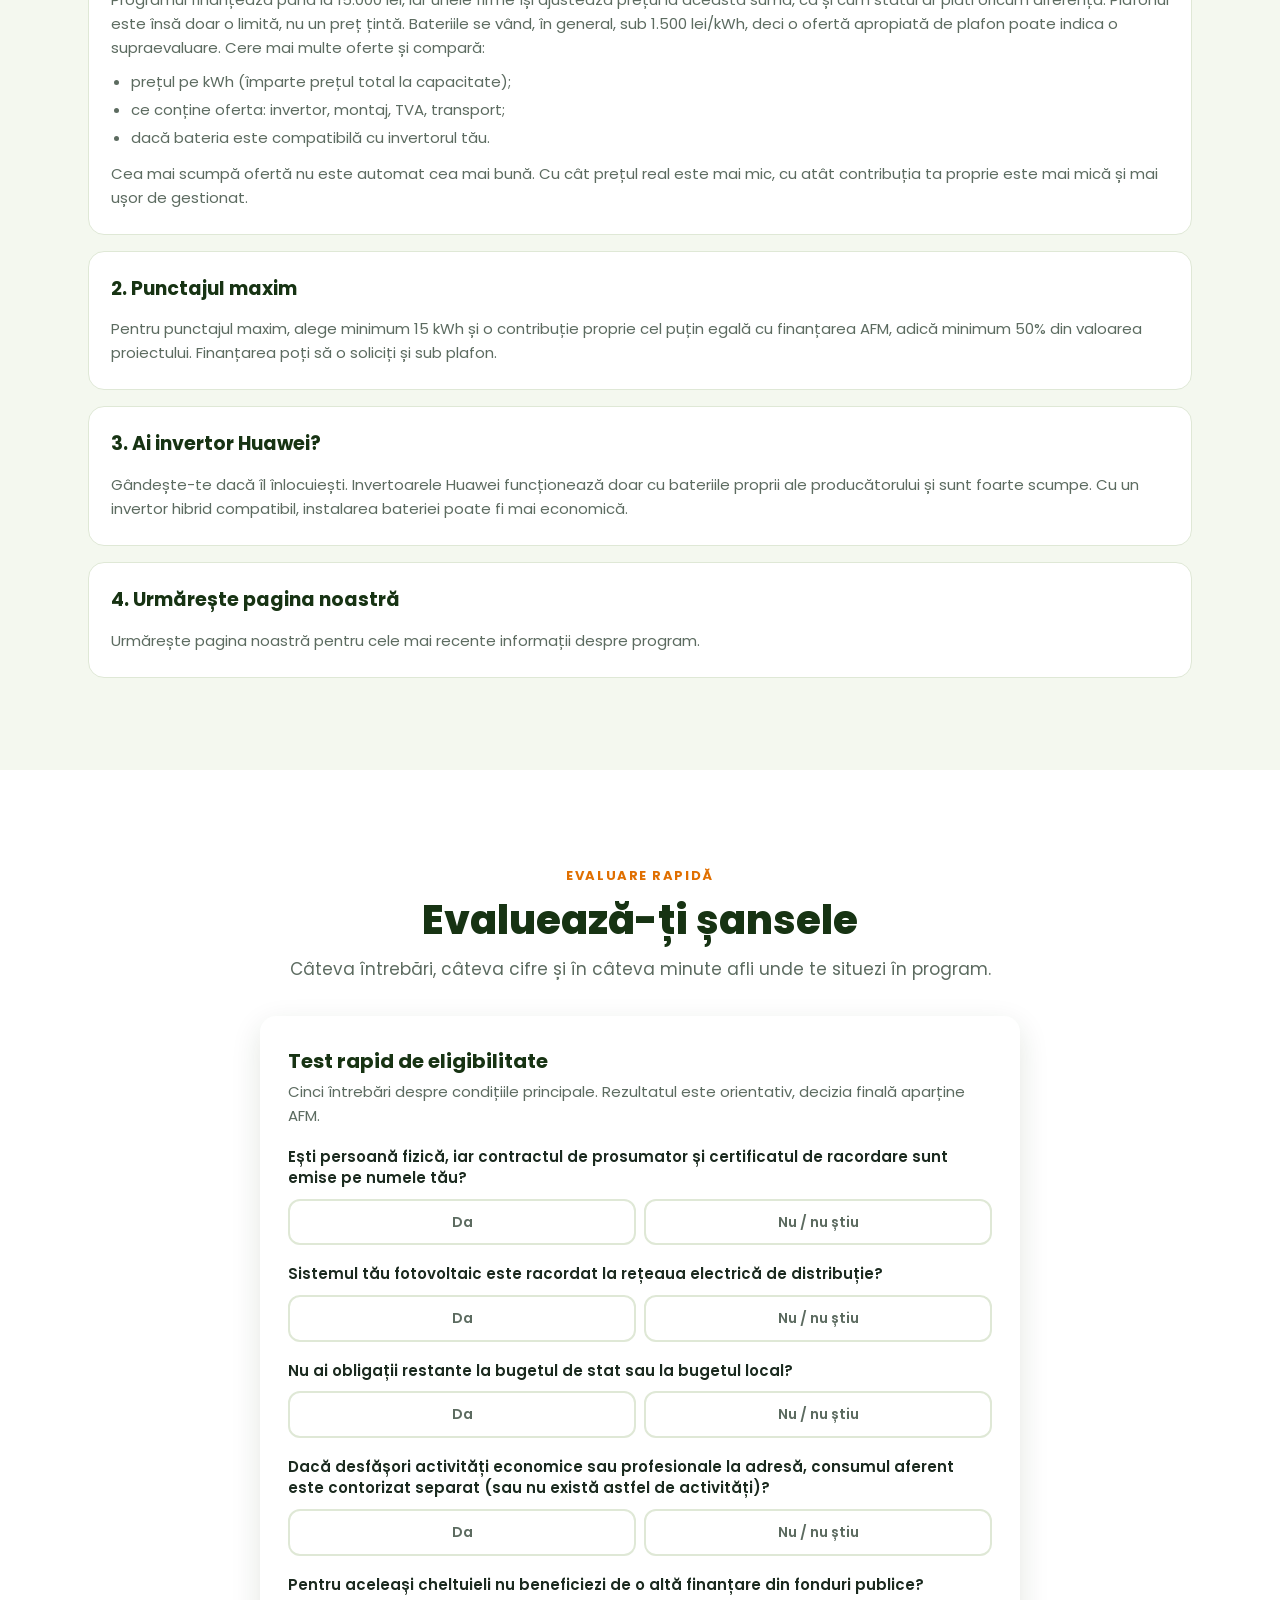
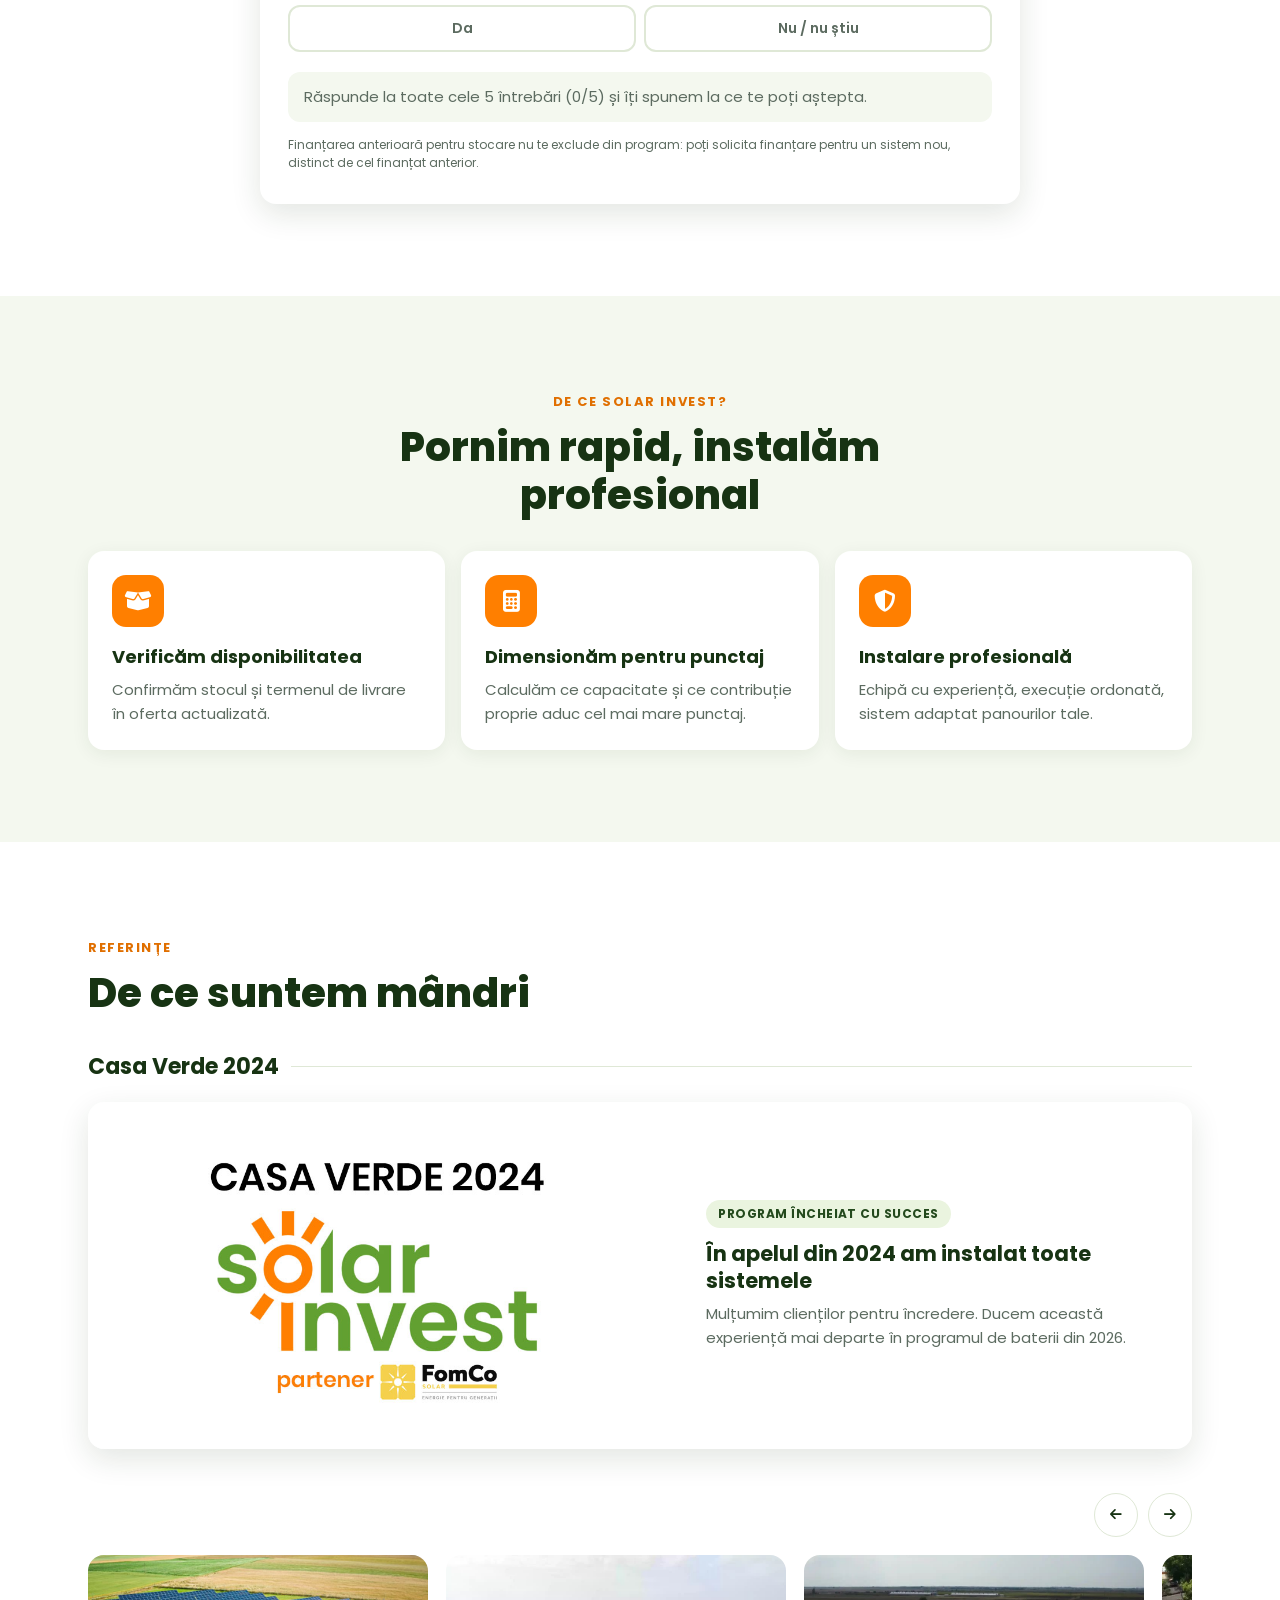
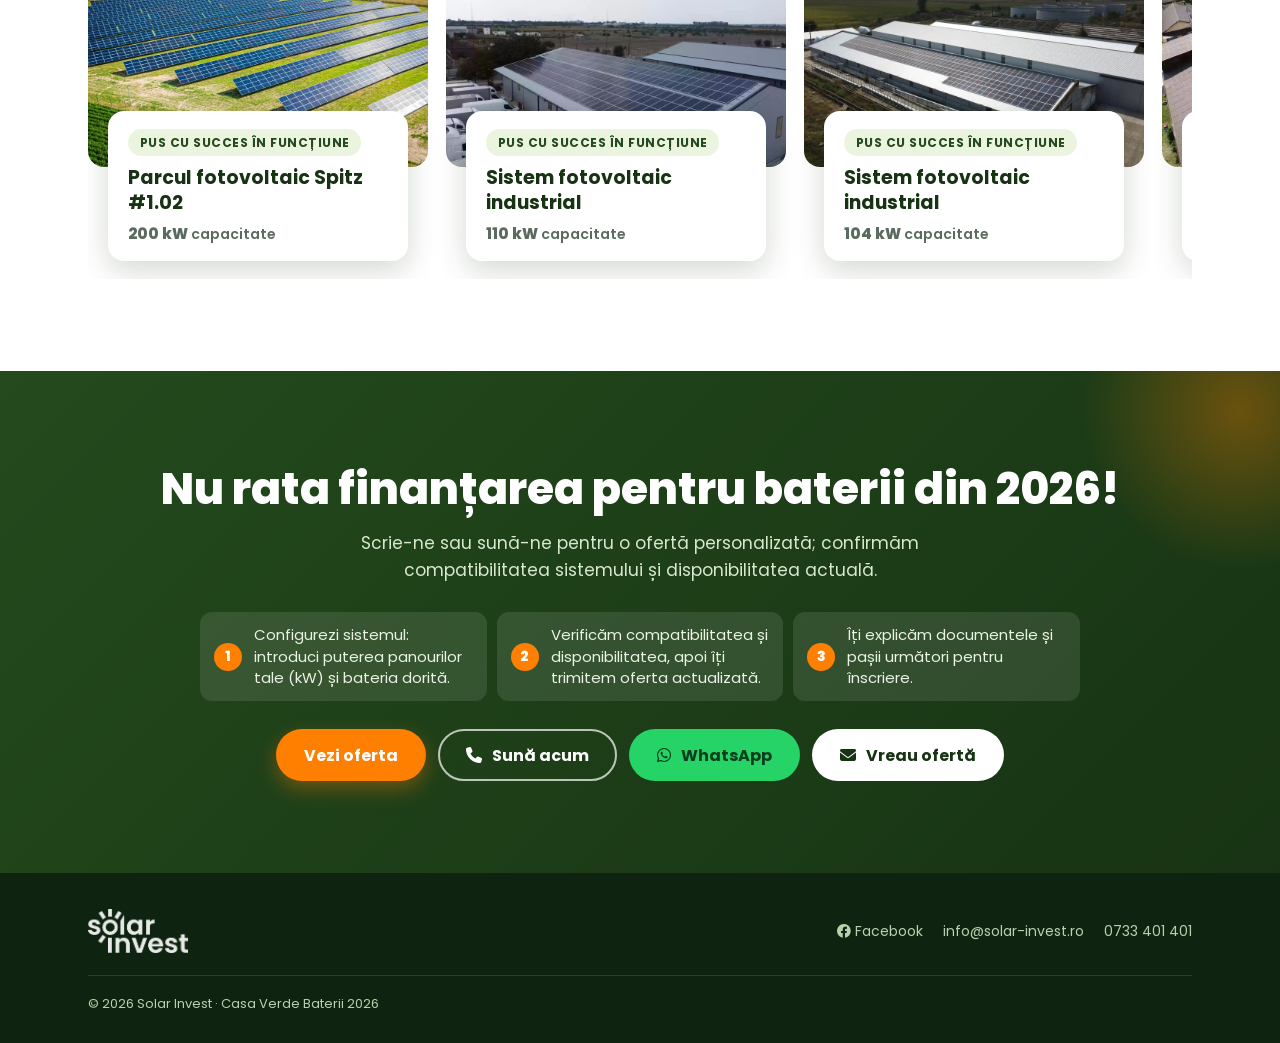
==== commit 4e8794ac: "Casa Verde: package section layout - image left, shorter table rows, wide summary Co-Authored-By: Cl" ====
--- a/ro/index.html
+++ b/ro/index.html
@@ -13,7 +13,7 @@
     <link rel="icon" href="../assets/img/logo/prlogo.png">
     <link rel="alternate" hreflang="hu" href="../hu/index.html">
     <link rel="stylesheet" href="../assets/css/fontawesome.min.css">
-    <link rel="stylesheet" href="../assets/css/casa-verde-2026.css?v=20261119w">
+    <link rel="stylesheet" href="../assets/css/casa-verde-2026.css?v=20261119x">
     <script src="../assets/js/casa-verde-2026.js?v=20261117e" defer></script>
     <script src="../assets/js/pachet.js?v=1" defer></script>
 </head>
@@ -170,24 +170,24 @@
                             <table class="battery-pick-table">
                                 <thead><tr><th>Model</th><th>Capacitate inv.</th><th>Capacitate bat.</th><th class="r">Preț total</th></tr></thead>
                                 <tbody>
-                                <tr class="battery-pick-row is-active" data-phase="mono" data-total="22900" data-batt="19000" data-kwh="16" data-inv="6" data-name="Invertor Deye 6kW cu back-up + Acumulator Deye SE-F16 Lite-O" data-type="Monofazat, Inv 6 kW Hybrid, back-up, manoperă, stocare IP22 – pentru interior" tabindex="0"><td><span class="battery-pick-name">Invertor Deye 6kW cu back-up + Acumulator Deye SE-F16 Lite-O</span><span class="battery-pick-type">Monofazat, Inv 6 kW Hybrid, back-up, manoperă, stocare IP22 – pentru interior</span></td><td class="battery-pick-kwh">6 kW</td><td class="battery-pick-kwh">16 kWh</td><td class="r"><strong>22.900 lei</strong></td></tr>
-                                <tr class="battery-pick-row" data-phase="mono" data-total="27900" data-batt="24000" data-kwh="20" data-inv="6" data-name="Invertor Deye 6kW cu back-up + Acumulator Deye SE-F20 Lite-O" data-type="Monofazat, Inv 6 kW Hybrid, back-up, manoperă, stocare IP22 – pentru interior" tabindex="0"><td><span class="battery-pick-name">Invertor Deye 6kW cu back-up + Acumulator Deye SE-F20 Lite-O</span><span class="battery-pick-type">Monofazat, Inv 6 kW Hybrid, back-up, manoperă, stocare IP22 – pentru interior</span></td><td class="battery-pick-kwh">6 kW</td><td class="battery-pick-kwh">20 kWh</td><td class="r"><strong>27.900 lei</strong></td></tr>
-                                <tr class="battery-pick-row" data-phase="mono" data-total="24990" data-batt="19000" data-kwh="16" data-inv="8" data-name="Invertor Deye 8kW cu back-up + Acumulator Deye SE-F16 Lite-O" data-type="Monofazat, Inv 8 kW Hybrid, back-up, manoperă, stocare IP22 – pentru interior" tabindex="0"><td><span class="battery-pick-name">Invertor Deye 8kW cu back-up + Acumulator Deye SE-F16 Lite-O</span><span class="battery-pick-type">Monofazat, Inv 8 kW Hybrid, back-up, manoperă, stocare IP22 – pentru interior</span></td><td class="battery-pick-kwh">8 kW</td><td class="battery-pick-kwh">16 kWh</td><td class="r"><strong>24.990 lei</strong></td></tr>
-                                <tr class="battery-pick-row" data-phase="mono" data-total="29990" data-batt="24000" data-kwh="20" data-inv="8" data-name="Invertor Deye 8kW cu back-up + Acumulator Deye SE-F20 Lite-O" data-type="Monofazat, Inv 8 kW Hybrid, back-up, manoperă, stocare IP22 – pentru interior" tabindex="0"><td><span class="battery-pick-name">Invertor Deye 8kW cu back-up + Acumulator Deye SE-F20 Lite-O</span><span class="battery-pick-type">Monofazat, Inv 8 kW Hybrid, back-up, manoperă, stocare IP22 – pentru interior</span></td><td class="battery-pick-kwh">8 kW</td><td class="battery-pick-kwh">20 kWh</td><td class="r"><strong>29.990 lei</strong></td></tr>
-                                <tr class="battery-pick-row" data-phase="mono" data-total="26490" data-batt="19000" data-kwh="16" data-inv="10" data-name="Invertor Deye 10kW cu back-up + Acumulator Deye SE-F16 Lite-O" data-type="Monofazat, Inv 10 kW Hybrid, back-up, manoperă, stocare IP22 – pentru interior" tabindex="0"><td><span class="battery-pick-name">Invertor Deye 10kW cu back-up + Acumulator Deye SE-F16 Lite-O</span><span class="battery-pick-type">Monofazat, Inv 10 kW Hybrid, back-up, manoperă, stocare IP22 – pentru interior</span></td><td class="battery-pick-kwh">10 kW</td><td class="battery-pick-kwh">16 kWh</td><td class="r"><strong>26.490 lei</strong></td></tr>
-                                <tr class="battery-pick-row" data-phase="mono" data-total="31490" data-batt="24000" data-kwh="20" data-inv="10" data-name="Invertor Deye 10kW cu back-up + Acumulator Deye SE-F20 Lite-O" data-type="Monofazat, Inv 10 kW Hybrid, back-up, manoperă, stocare IP22 – pentru interior" tabindex="0"><td><span class="battery-pick-name">Invertor Deye 10kW cu back-up + Acumulator Deye SE-F20 Lite-O</span><span class="battery-pick-type">Monofazat, Inv 10 kW Hybrid, back-up, manoperă, stocare IP22 – pentru interior</span></td><td class="battery-pick-kwh">10 kW</td><td class="battery-pick-kwh">20 kWh</td><td class="r"><strong>31.490 lei</strong></td></tr>
-                                <tr class="battery-pick-row" hidden data-phase="tri" data-total="26290" data-batt="19000" data-kwh="16" data-inv="6" data-name="Invertor Deye 6kW trifazat cu back-up + Acumulator Deye SE-F16 Lite-O" data-type="Trifazat, Inv 6 kW Hybrid, back-up, manoperă, stocare IP22 – pentru interior" tabindex="0"><td><span class="battery-pick-name">Invertor Deye 6kW trifazat cu back-up + Acumulator Deye SE-F16 Lite-O</span><span class="battery-pick-type">Trifazat, Inv 6 kW Hybrid, back-up, manoperă, stocare IP22 – pentru interior</span></td><td class="battery-pick-kwh">6 kW</td><td class="battery-pick-kwh">16 kWh</td><td class="r"><strong>26.290 lei</strong></td></tr>
-                                <tr class="battery-pick-row" hidden data-phase="tri" data-total="31290" data-batt="24000" data-kwh="20" data-inv="6" data-name="Invertor Deye 6kW trifazat cu back-up + Acumulator Deye SE-F20 Lite-O" data-type="Trifazat, Inv 6 kW Hybrid, back-up, manoperă, stocare IP22 – pentru interior" tabindex="0"><td><span class="battery-pick-name">Invertor Deye 6kW trifazat cu back-up + Acumulator Deye SE-F20 Lite-O</span><span class="battery-pick-type">Trifazat, Inv 6 kW Hybrid, back-up, manoperă, stocare IP22 – pentru interior</span></td><td class="battery-pick-kwh">6 kW</td><td class="battery-pick-kwh">20 kWh</td><td class="r"><strong>31.290 lei</strong></td></tr>
-                                <tr class="battery-pick-row" hidden data-phase="tri" data-total="26650" data-batt="19000" data-kwh="16" data-inv="8" data-name="Invertor Deye 8kW trifazat cu back-up + Acumulator Deye SE-F16 Lite-O" data-type="Trifazat, Inv 8 kW Hybrid, back-up, manoperă, stocare IP22 – pentru interior" tabindex="0"><td><span class="battery-pick-name">Invertor Deye 8kW trifazat cu back-up + Acumulator Deye SE-F16 Lite-O</span><span class="battery-pick-type">Trifazat, Inv 8 kW Hybrid, back-up, manoperă, stocare IP22 – pentru interior</span></td><td class="battery-pick-kwh">8 kW</td><td class="battery-pick-kwh">16 kWh</td><td class="r"><strong>26.650 lei</strong></td></tr>
-                                <tr class="battery-pick-row" hidden data-phase="tri" data-total="31650" data-batt="24000" data-kwh="20" data-inv="8" data-name="Invertor Deye 8kW trifazat cu back-up + Acumulator Deye SE-F20 Lite-O" data-type="Trifazat, Inv 8 kW Hybrid, back-up, manoperă, stocare IP22 – pentru interior" tabindex="0"><td><span class="battery-pick-name">Invertor Deye 8kW trifazat cu back-up + Acumulator Deye SE-F20 Lite-O</span><span class="battery-pick-type">Trifazat, Inv 8 kW Hybrid, back-up, manoperă, stocare IP22 – pentru interior</span></td><td class="battery-pick-kwh">8 kW</td><td class="battery-pick-kwh">20 kWh</td><td class="r"><strong>31.650 lei</strong></td></tr>
-                                <tr class="battery-pick-row" hidden data-phase="tri" data-total="27040" data-batt="19000" data-kwh="16" data-inv="10" data-name="Invertor Deye 10kW trifazat cu back-up + Acumulator Deye SE-F16 Lite-O" data-type="Trifazat, Inv 10 kW Hybrid, back-up, manoperă, stocare IP22 – pentru interior" tabindex="0"><td><span class="battery-pick-name">Invertor Deye 10kW trifazat cu back-up + Acumulator Deye SE-F16 Lite-O</span><span class="battery-pick-type">Trifazat, Inv 10 kW Hybrid, back-up, manoperă, stocare IP22 – pentru interior</span></td><td class="battery-pick-kwh">10 kW</td><td class="battery-pick-kwh">16 kWh</td><td class="r"><strong>27.040 lei</strong></td></tr>
-                                <tr class="battery-pick-row" hidden data-phase="tri" data-total="32040" data-batt="24000" data-kwh="20" data-inv="10" data-name="Invertor Deye 10kW trifazat cu back-up + Acumulator Deye SE-F20 Lite-O" data-type="Trifazat, Inv 10 kW Hybrid, back-up, manoperă, stocare IP22 – pentru interior" tabindex="0"><td><span class="battery-pick-name">Invertor Deye 10kW trifazat cu back-up + Acumulator Deye SE-F20 Lite-O</span><span class="battery-pick-type">Trifazat, Inv 10 kW Hybrid, back-up, manoperă, stocare IP22 – pentru interior</span></td><td class="battery-pick-kwh">10 kW</td><td class="battery-pick-kwh">20 kWh</td><td class="r"><strong>32.040 lei</strong></td></tr>
-                                <tr class="battery-pick-row" hidden data-phase="tri" data-total="27590" data-batt="19000" data-kwh="16" data-inv="12" data-name="Invertor Deye 12kW trifazat cu back-up + Acumulator Deye SE-F16 Lite-O" data-type="Trifazat, Inv 12 kW Hybrid, back-up, manoperă, stocare IP22 – pentru interior" tabindex="0"><td><span class="battery-pick-name">Invertor Deye 12kW trifazat cu back-up + Acumulator Deye SE-F16 Lite-O</span><span class="battery-pick-type">Trifazat, Inv 12 kW Hybrid, back-up, manoperă, stocare IP22 – pentru interior</span></td><td class="battery-pick-kwh">12 kW</td><td class="battery-pick-kwh">16 kWh</td><td class="r"><strong>27.590 lei</strong></td></tr>
-                                <tr class="battery-pick-row" hidden data-phase="tri" data-total="32590" data-batt="24000" data-kwh="20" data-inv="12" data-name="Invertor Deye 12kW trifazat cu back-up + Acumulator Deye SE-F20 Lite-O" data-type="Trifazat, Inv 12 kW Hybrid, back-up, manoperă, stocare IP22 – pentru interior" tabindex="0"><td><span class="battery-pick-name">Invertor Deye 12kW trifazat cu back-up + Acumulator Deye SE-F20 Lite-O</span><span class="battery-pick-type">Trifazat, Inv 12 kW Hybrid, back-up, manoperă, stocare IP22 – pentru interior</span></td><td class="battery-pick-kwh">12 kW</td><td class="battery-pick-kwh">20 kWh</td><td class="r"><strong>32.590 lei</strong></td></tr>
-                                <tr class="battery-pick-row" hidden data-phase="tri" data-total="28690" data-batt="19000" data-kwh="16" data-inv="15" data-name="Invertor Deye 15kW trifazat cu back-up + Acumulator Deye SE-F16 Lite-O" data-type="Trifazat, Inv 15 kW Hybrid, back-up, manoperă, stocare IP22 – pentru interior" tabindex="0"><td><span class="battery-pick-name">Invertor Deye 15kW trifazat cu back-up + Acumulator Deye SE-F16 Lite-O</span><span class="battery-pick-type">Trifazat, Inv 15 kW Hybrid, back-up, manoperă, stocare IP22 – pentru interior</span></td><td class="battery-pick-kwh">15 kW</td><td class="battery-pick-kwh">16 kWh</td><td class="r"><strong>28.690 lei</strong></td></tr>
-                                <tr class="battery-pick-row" hidden data-phase="tri" data-total="33690" data-batt="24000" data-kwh="20" data-inv="15" data-name="Invertor Deye 15kW trifazat cu back-up + Acumulator Deye SE-F20 Lite-O" data-type="Trifazat, Inv 15 kW Hybrid, back-up, manoperă, stocare IP22 – pentru interior" tabindex="0"><td><span class="battery-pick-name">Invertor Deye 15kW trifazat cu back-up + Acumulator Deye SE-F20 Lite-O</span><span class="battery-pick-type">Trifazat, Inv 15 kW Hybrid, back-up, manoperă, stocare IP22 – pentru interior</span></td><td class="battery-pick-kwh">15 kW</td><td class="battery-pick-kwh">20 kWh</td><td class="r"><strong>33.690 lei</strong></td></tr>
-                                <tr class="battery-pick-row" hidden data-phase="tri" data-total="31190" data-batt="19000" data-kwh="16" data-inv="20" data-name="Invertor Deye 20kW trifazat cu back-up + Acumulator Deye SE-F16 Lite-O" data-type="Trifazat, Inv 20 kW Hybrid, back-up, manoperă, stocare IP22 – pentru interior" tabindex="0"><td><span class="battery-pick-name">Invertor Deye 20kW trifazat cu back-up + Acumulator Deye SE-F16 Lite-O</span><span class="battery-pick-type">Trifazat, Inv 20 kW Hybrid, back-up, manoperă, stocare IP22 – pentru interior</span></td><td class="battery-pick-kwh">20 kW</td><td class="battery-pick-kwh">16 kWh</td><td class="r"><strong>31.190 lei</strong></td></tr>
-                                <tr class="battery-pick-row" hidden data-phase="tri" data-total="36190" data-batt="24000" data-kwh="20" data-inv="20" data-name="Invertor Deye 20kW trifazat cu back-up + Acumulator Deye SE-F20 Lite-O" data-type="Trifazat, Inv 20 kW Hybrid, back-up, manoperă, stocare IP22 – pentru interior" tabindex="0"><td><span class="battery-pick-name">Invertor Deye 20kW trifazat cu back-up + Acumulator Deye SE-F20 Lite-O</span><span class="battery-pick-type">Trifazat, Inv 20 kW Hybrid, back-up, manoperă, stocare IP22 – pentru interior</span></td><td class="battery-pick-kwh">20 kW</td><td class="battery-pick-kwh">20 kWh</td><td class="r"><strong>36.190 lei</strong></td></tr>
+                                <tr class="battery-pick-row is-active" data-phase="mono" data-total="22900" data-batt="19000" data-kwh="16" data-inv="6" data-name="Invertor Deye 6kW cu back-up + Acumulator Deye SE-F16 Lite-O" data-type="Monofazat, Inv 6 kW Hybrid, back-up, manoperă, stocare IP22 – pentru interior" tabindex="0"><td><span class="battery-pick-name">Deye 6 kW + SE-F16 Lite-O</span></td><td class="battery-pick-kwh">6 kW</td><td class="battery-pick-kwh">16 kWh</td><td class="r"><strong>22.900 lei</strong></td></tr>
+                                <tr class="battery-pick-row" data-phase="mono" data-total="27900" data-batt="24000" data-kwh="20" data-inv="6" data-name="Invertor Deye 6kW cu back-up + Acumulator Deye SE-F20 Lite-O" data-type="Monofazat, Inv 6 kW Hybrid, back-up, manoperă, stocare IP22 – pentru interior" tabindex="0"><td><span class="battery-pick-name">Deye 6 kW + SE-F20 Lite-O</span></td><td class="battery-pick-kwh">6 kW</td><td class="battery-pick-kwh">20 kWh</td><td class="r"><strong>27.900 lei</strong></td></tr>
+                                <tr class="battery-pick-row" data-phase="mono" data-total="24990" data-batt="19000" data-kwh="16" data-inv="8" data-name="Invertor Deye 8kW cu back-up + Acumulator Deye SE-F16 Lite-O" data-type="Monofazat, Inv 8 kW Hybrid, back-up, manoperă, stocare IP22 – pentru interior" tabindex="0"><td><span class="battery-pick-name">Deye 8 kW + SE-F16 Lite-O</span></td><td class="battery-pick-kwh">8 kW</td><td class="battery-pick-kwh">16 kWh</td><td class="r"><strong>24.990 lei</strong></td></tr>
+                                <tr class="battery-pick-row" data-phase="mono" data-total="29990" data-batt="24000" data-kwh="20" data-inv="8" data-name="Invertor Deye 8kW cu back-up + Acumulator Deye SE-F20 Lite-O" data-type="Monofazat, Inv 8 kW Hybrid, back-up, manoperă, stocare IP22 – pentru interior" tabindex="0"><td><span class="battery-pick-name">Deye 8 kW + SE-F20 Lite-O</span></td><td class="battery-pick-kwh">8 kW</td><td class="battery-pick-kwh">20 kWh</td><td class="r"><strong>29.990 lei</strong></td></tr>
+                                <tr class="battery-pick-row" data-phase="mono" data-total="26490" data-batt="19000" data-kwh="16" data-inv="10" data-name="Invertor Deye 10kW cu back-up + Acumulator Deye SE-F16 Lite-O" data-type="Monofazat, Inv 10 kW Hybrid, back-up, manoperă, stocare IP22 – pentru interior" tabindex="0"><td><span class="battery-pick-name">Deye 10 kW + SE-F16 Lite-O</span></td><td class="battery-pick-kwh">10 kW</td><td class="battery-pick-kwh">16 kWh</td><td class="r"><strong>26.490 lei</strong></td></tr>
+                                <tr class="battery-pick-row" data-phase="mono" data-total="31490" data-batt="24000" data-kwh="20" data-inv="10" data-name="Invertor Deye 10kW cu back-up + Acumulator Deye SE-F20 Lite-O" data-type="Monofazat, Inv 10 kW Hybrid, back-up, manoperă, stocare IP22 – pentru interior" tabindex="0"><td><span class="battery-pick-name">Deye 10 kW + SE-F20 Lite-O</span></td><td class="battery-pick-kwh">10 kW</td><td class="battery-pick-kwh">20 kWh</td><td class="r"><strong>31.490 lei</strong></td></tr>
+                                <tr class="battery-pick-row" hidden data-phase="tri" data-total="26290" data-batt="19000" data-kwh="16" data-inv="6" data-name="Invertor Deye 6kW trifazat cu back-up + Acumulator Deye SE-F16 Lite-O" data-type="Trifazat, Inv 6 kW Hybrid, back-up, manoperă, stocare IP22 – pentru interior" tabindex="0"><td><span class="battery-pick-name">Deye 6 kW + SE-F16 Lite-O</span></td><td class="battery-pick-kwh">6 kW</td><td class="battery-pick-kwh">16 kWh</td><td class="r"><strong>26.290 lei</strong></td></tr>
+                                <tr class="battery-pick-row" hidden data-phase="tri" data-total="31290" data-batt="24000" data-kwh="20" data-inv="6" data-name="Invertor Deye 6kW trifazat cu back-up + Acumulator Deye SE-F20 Lite-O" data-type="Trifazat, Inv 6 kW Hybrid, back-up, manoperă, stocare IP22 – pentru interior" tabindex="0"><td><span class="battery-pick-name">Deye 6 kW + SE-F20 Lite-O</span></td><td class="battery-pick-kwh">6 kW</td><td class="battery-pick-kwh">20 kWh</td><td class="r"><strong>31.290 lei</strong></td></tr>
+                                <tr class="battery-pick-row" hidden data-phase="tri" data-total="26650" data-batt="19000" data-kwh="16" data-inv="8" data-name="Invertor Deye 8kW trifazat cu back-up + Acumulator Deye SE-F16 Lite-O" data-type="Trifazat, Inv 8 kW Hybrid, back-up, manoperă, stocare IP22 – pentru interior" tabindex="0"><td><span class="battery-pick-name">Deye 8 kW + SE-F16 Lite-O</span></td><td class="battery-pick-kwh">8 kW</td><td class="battery-pick-kwh">16 kWh</td><td class="r"><strong>26.650 lei</strong></td></tr>
+                                <tr class="battery-pick-row" hidden data-phase="tri" data-total="31650" data-batt="24000" data-kwh="20" data-inv="8" data-name="Invertor Deye 8kW trifazat cu back-up + Acumulator Deye SE-F20 Lite-O" data-type="Trifazat, Inv 8 kW Hybrid, back-up, manoperă, stocare IP22 – pentru interior" tabindex="0"><td><span class="battery-pick-name">Deye 8 kW + SE-F20 Lite-O</span></td><td class="battery-pick-kwh">8 kW</td><td class="battery-pick-kwh">20 kWh</td><td class="r"><strong>31.650 lei</strong></td></tr>
+                                <tr class="battery-pick-row" hidden data-phase="tri" data-total="27040" data-batt="19000" data-kwh="16" data-inv="10" data-name="Invertor Deye 10kW trifazat cu back-up + Acumulator Deye SE-F16 Lite-O" data-type="Trifazat, Inv 10 kW Hybrid, back-up, manoperă, stocare IP22 – pentru interior" tabindex="0"><td><span class="battery-pick-name">Deye 10 kW + SE-F16 Lite-O</span></td><td class="battery-pick-kwh">10 kW</td><td class="battery-pick-kwh">16 kWh</td><td class="r"><strong>27.040 lei</strong></td></tr>
+                                <tr class="battery-pick-row" hidden data-phase="tri" data-total="32040" data-batt="24000" data-kwh="20" data-inv="10" data-name="Invertor Deye 10kW trifazat cu back-up + Acumulator Deye SE-F20 Lite-O" data-type="Trifazat, Inv 10 kW Hybrid, back-up, manoperă, stocare IP22 – pentru interior" tabindex="0"><td><span class="battery-pick-name">Deye 10 kW + SE-F20 Lite-O</span></td><td class="battery-pick-kwh">10 kW</td><td class="battery-pick-kwh">20 kWh</td><td class="r"><strong>32.040 lei</strong></td></tr>
+                                <tr class="battery-pick-row" hidden data-phase="tri" data-total="27590" data-batt="19000" data-kwh="16" data-inv="12" data-name="Invertor Deye 12kW trifazat cu back-up + Acumulator Deye SE-F16 Lite-O" data-type="Trifazat, Inv 12 kW Hybrid, back-up, manoperă, stocare IP22 – pentru interior" tabindex="0"><td><span class="battery-pick-name">Deye 12 kW + SE-F16 Lite-O</span></td><td class="battery-pick-kwh">12 kW</td><td class="battery-pick-kwh">16 kWh</td><td class="r"><strong>27.590 lei</strong></td></tr>
+                                <tr class="battery-pick-row" hidden data-phase="tri" data-total="32590" data-batt="24000" data-kwh="20" data-inv="12" data-name="Invertor Deye 12kW trifazat cu back-up + Acumulator Deye SE-F20 Lite-O" data-type="Trifazat, Inv 12 kW Hybrid, back-up, manoperă, stocare IP22 – pentru interior" tabindex="0"><td><span class="battery-pick-name">Deye 12 kW + SE-F20 Lite-O</span></td><td class="battery-pick-kwh">12 kW</td><td class="battery-pick-kwh">20 kWh</td><td class="r"><strong>32.590 lei</strong></td></tr>
+                                <tr class="battery-pick-row" hidden data-phase="tri" data-total="28690" data-batt="19000" data-kwh="16" data-inv="15" data-name="Invertor Deye 15kW trifazat cu back-up + Acumulator Deye SE-F16 Lite-O" data-type="Trifazat, Inv 15 kW Hybrid, back-up, manoperă, stocare IP22 – pentru interior" tabindex="0"><td><span class="battery-pick-name">Deye 15 kW + SE-F16 Lite-O</span></td><td class="battery-pick-kwh">15 kW</td><td class="battery-pick-kwh">16 kWh</td><td class="r"><strong>28.690 lei</strong></td></tr>
+                                <tr class="battery-pick-row" hidden data-phase="tri" data-total="33690" data-batt="24000" data-kwh="20" data-inv="15" data-name="Invertor Deye 15kW trifazat cu back-up + Acumulator Deye SE-F20 Lite-O" data-type="Trifazat, Inv 15 kW Hybrid, back-up, manoperă, stocare IP22 – pentru interior" tabindex="0"><td><span class="battery-pick-name">Deye 15 kW + SE-F20 Lite-O</span></td><td class="battery-pick-kwh">15 kW</td><td class="battery-pick-kwh">20 kWh</td><td class="r"><strong>33.690 lei</strong></td></tr>
+                                <tr class="battery-pick-row" hidden data-phase="tri" data-total="31190" data-batt="19000" data-kwh="16" data-inv="20" data-name="Invertor Deye 20kW trifazat cu back-up + Acumulator Deye SE-F16 Lite-O" data-type="Trifazat, Inv 20 kW Hybrid, back-up, manoperă, stocare IP22 – pentru interior" tabindex="0"><td><span class="battery-pick-name">Deye 20 kW + SE-F16 Lite-O</span></td><td class="battery-pick-kwh">20 kW</td><td class="battery-pick-kwh">16 kWh</td><td class="r"><strong>31.190 lei</strong></td></tr>
+                                <tr class="battery-pick-row" hidden data-phase="tri" data-total="36190" data-batt="24000" data-kwh="20" data-inv="20" data-name="Invertor Deye 20kW trifazat cu back-up + Acumulator Deye SE-F20 Lite-O" data-type="Trifazat, Inv 20 kW Hybrid, back-up, manoperă, stocare IP22 – pentru interior" tabindex="0"><td><span class="battery-pick-name">Deye 20 kW + SE-F20 Lite-O</span></td><td class="battery-pick-kwh">20 kW</td><td class="battery-pick-kwh">20 kWh</td><td class="r"><strong>36.190 lei</strong></td></tr>
                                 </tbody>
                             </table>
                         </div>
--- a/assets/css/casa-verde-2026.css
+++ b/assets/css/casa-verde-2026.css
@@ -523,3 +523,18 @@
   .pachet-pick .battery-pick-table th{padding:10px 8px}
   .pachet-pick .battery-pick-table-wrap{overflow-x:auto}
 }
+/* #pachet v2: image left, table right, wide two-column summary */
+.pachet-pick{max-width:1100px}
+@media (min-width:761px){
+  .pachet-pick .battery-pick-grid{grid-template-columns:minmax(0,4fr) minmax(0,6fr);gap:32px}
+  .pachet-pick .battery-pick-art{order:-1}
+  .pachet-pick .battery-pick-table{font-size:15px}
+  .pachet-pick .battery-pick-name{font-size:15px}
+  .pachet-pick .battery-offer-summary{display:block;max-width:none;margin-top:28px;padding:28px}
+  .pachet-pick .pk-sum{display:grid;grid-template-columns:1fr 1fr;gap:20px 32px;align-items:start}
+  .pachet-pick .pk-head{grid-column:1/-1}
+  .pachet-pick .pk-brk{grid-column:1;grid-row:2/5;margin:0}
+  .pachet-pick .pk-score{grid-column:2;grid-row:2;margin:0}
+  .pachet-pick .pk-prior{grid-column:2;grid-row:3;margin:0}
+  .pachet-pick .pk-cta{grid-column:2;grid-row:4;margin:0}
+}
